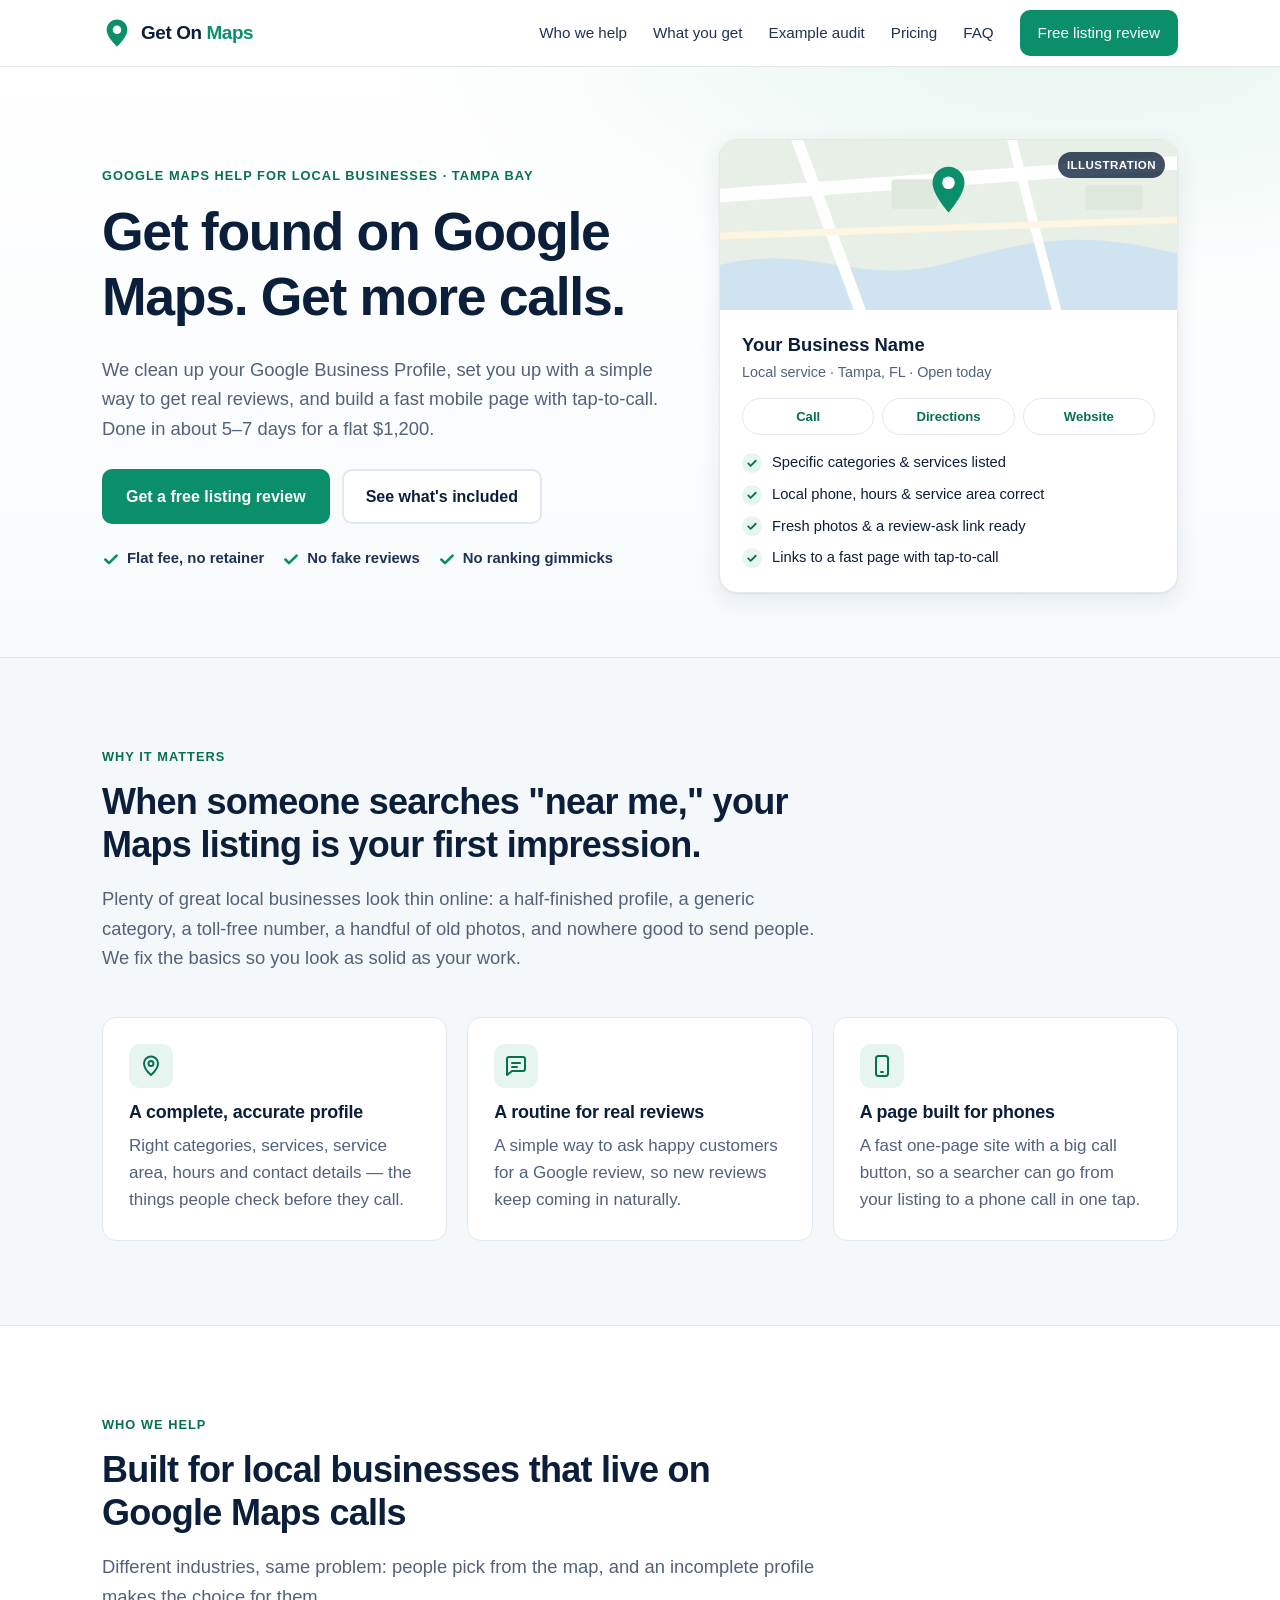
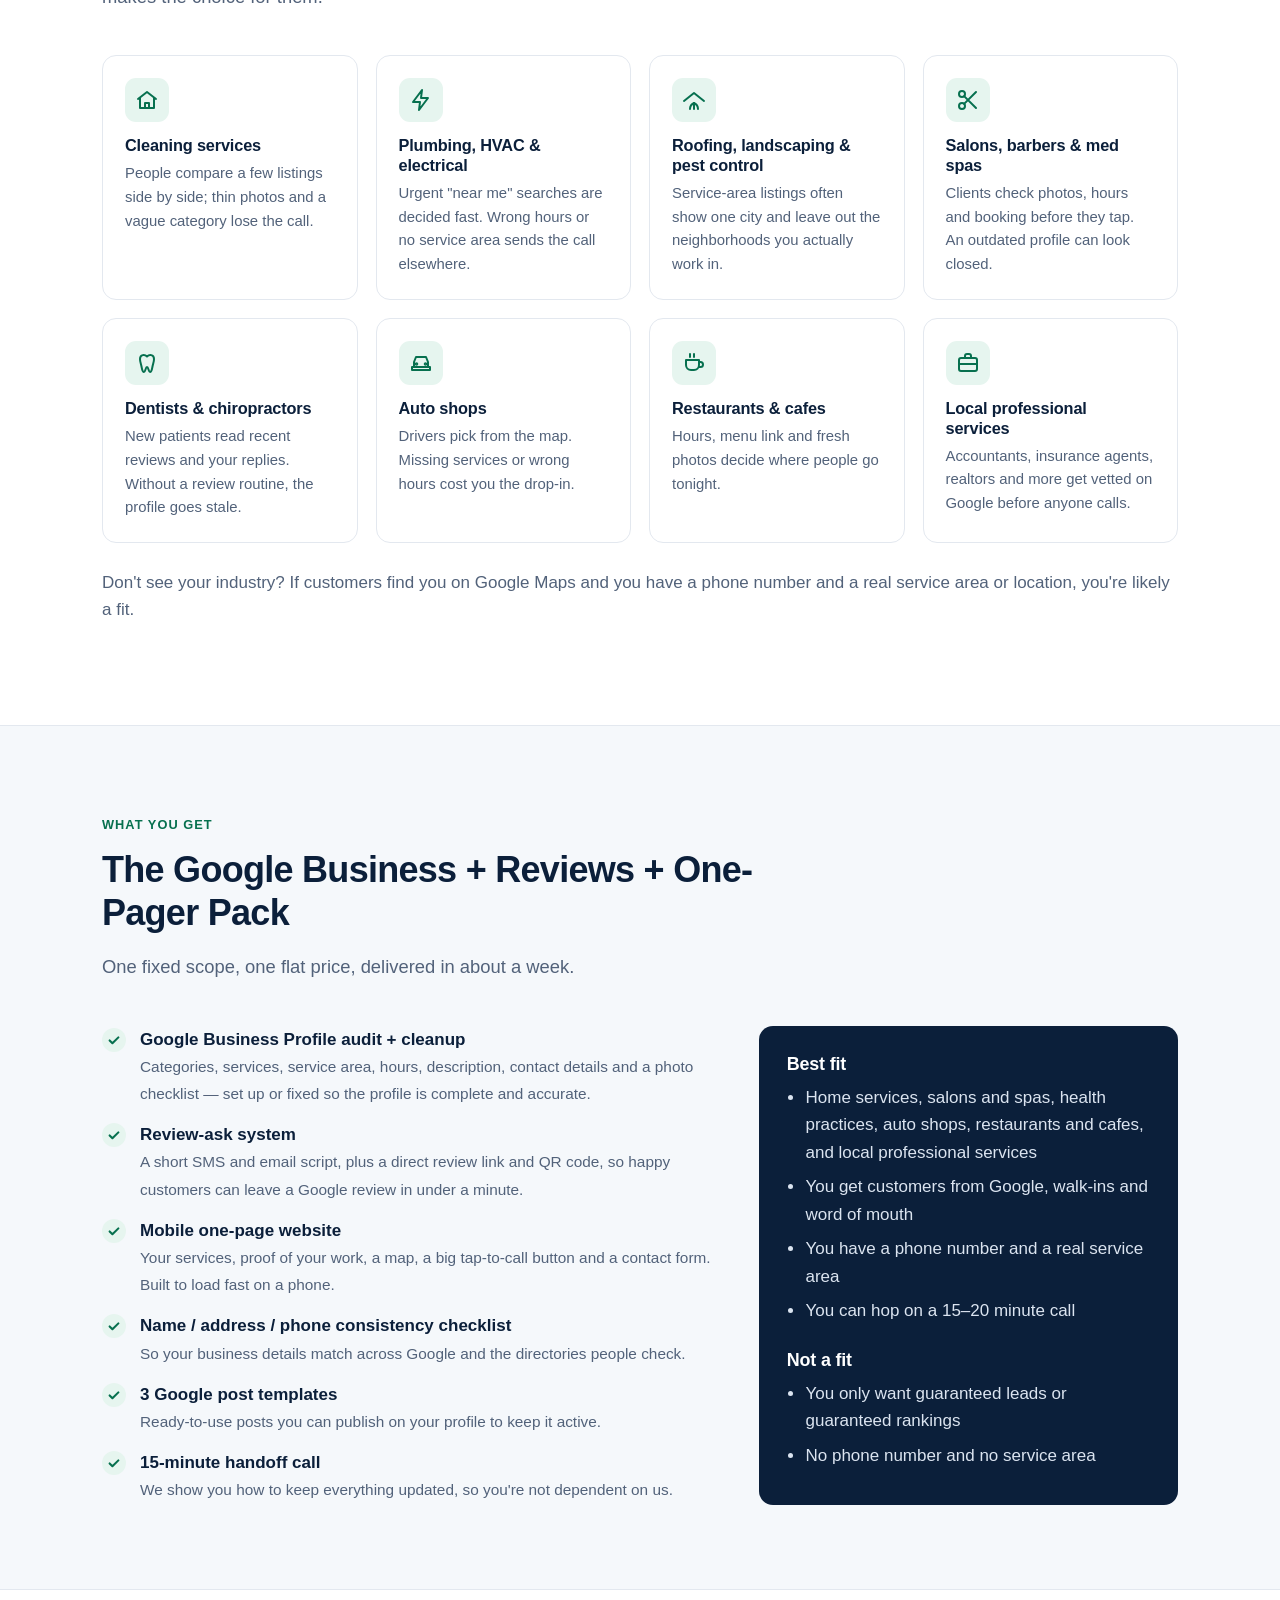
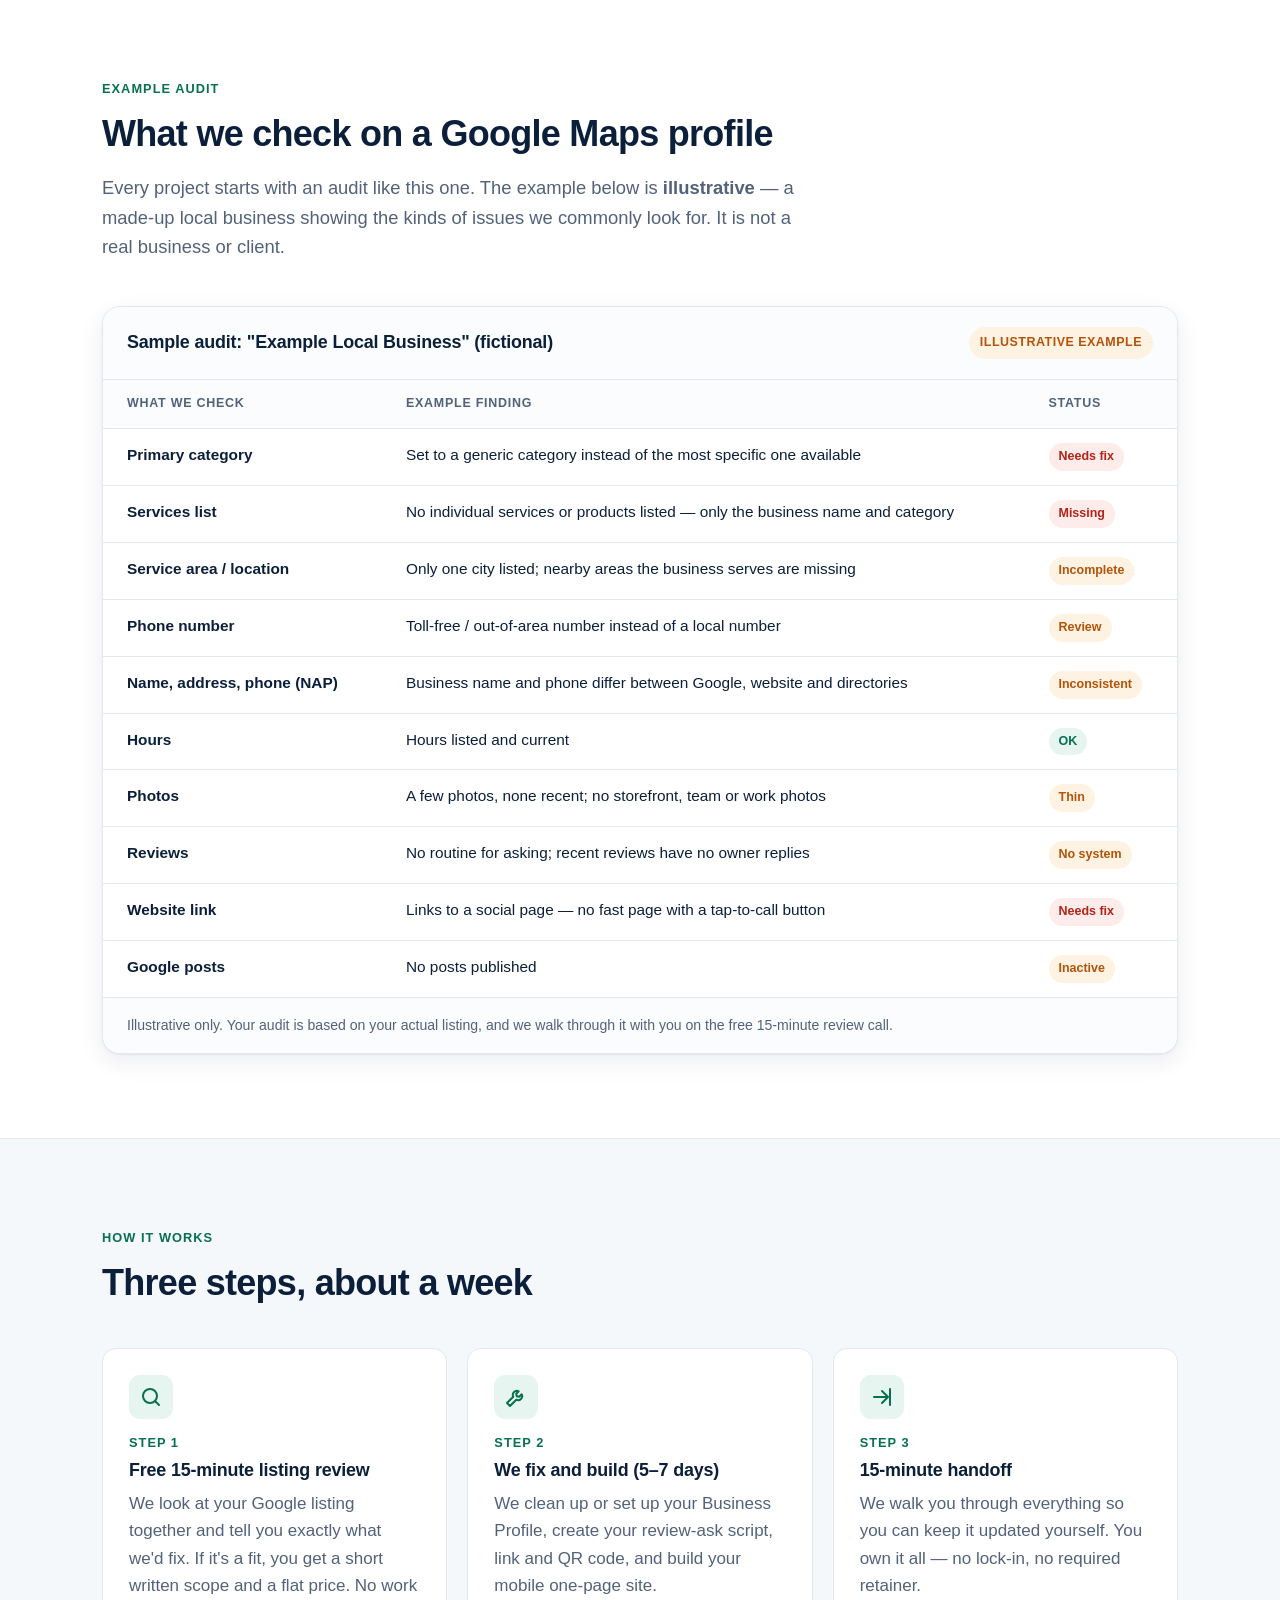
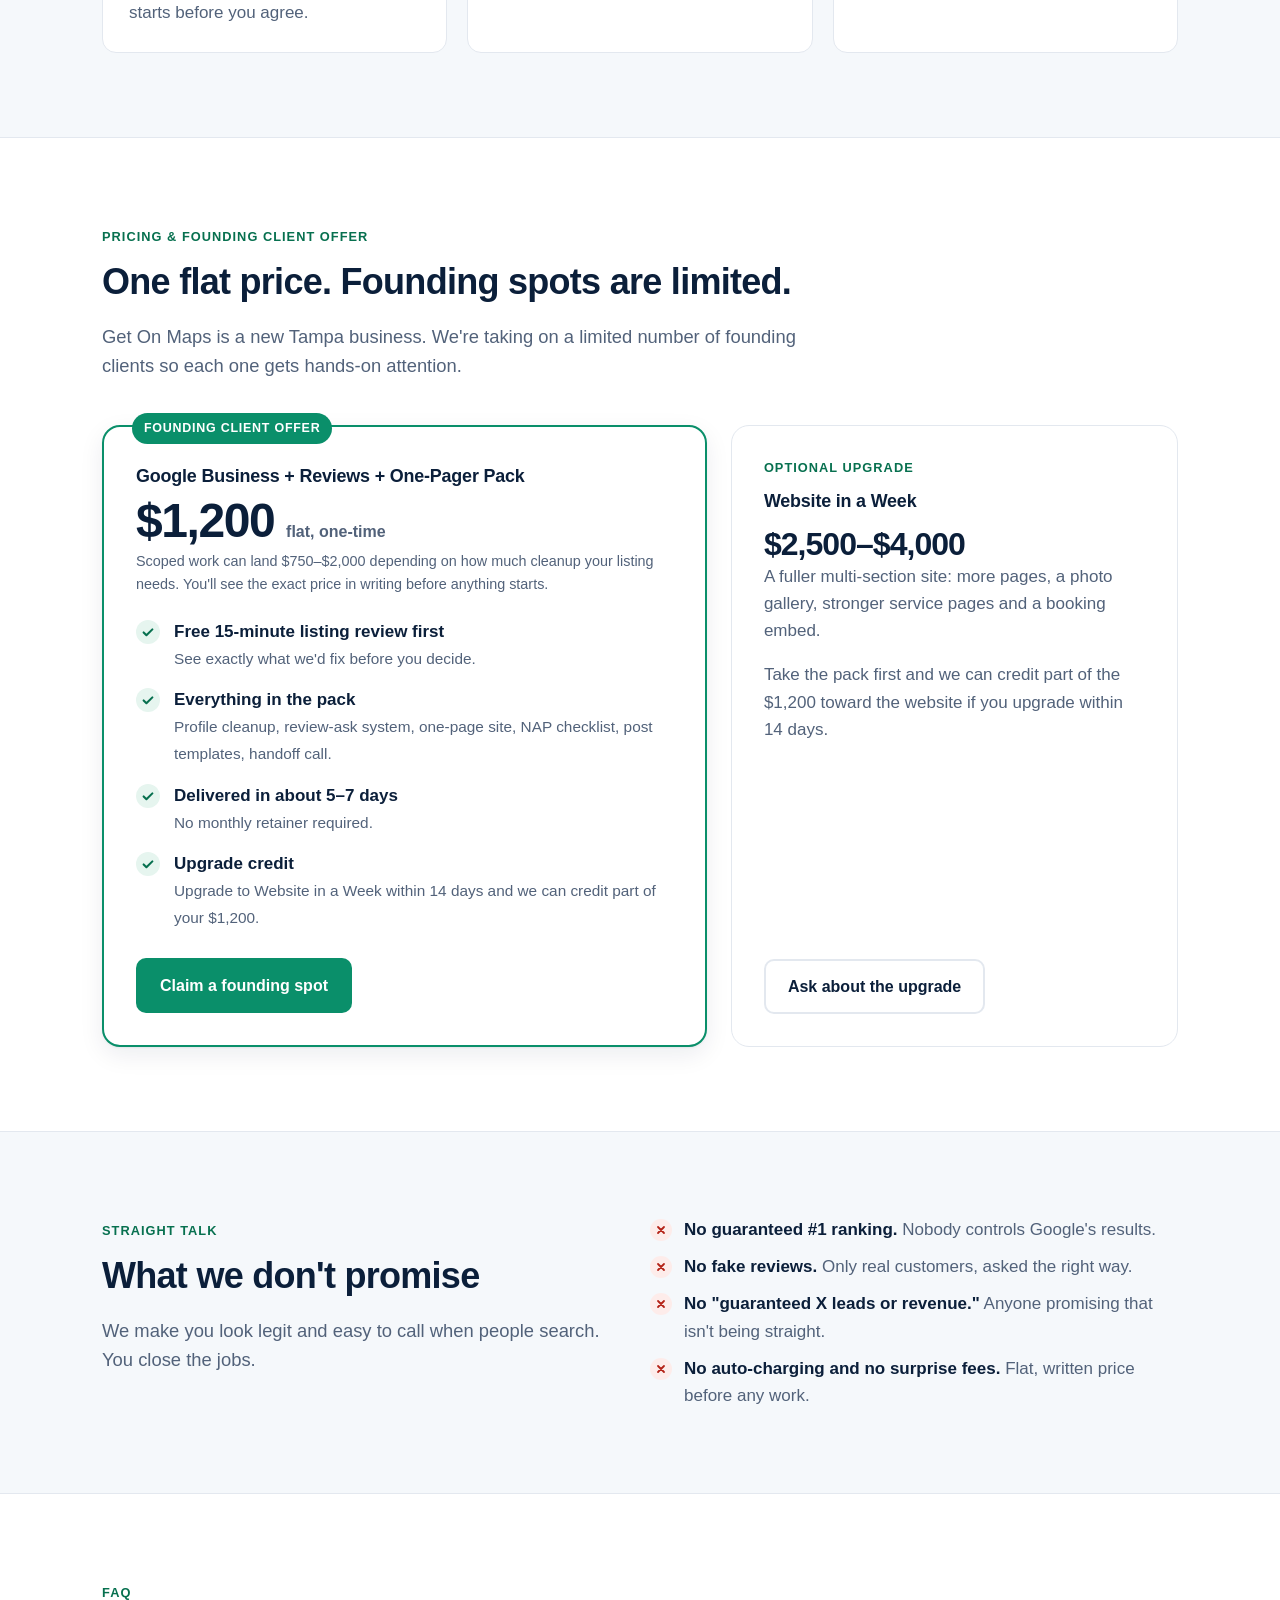
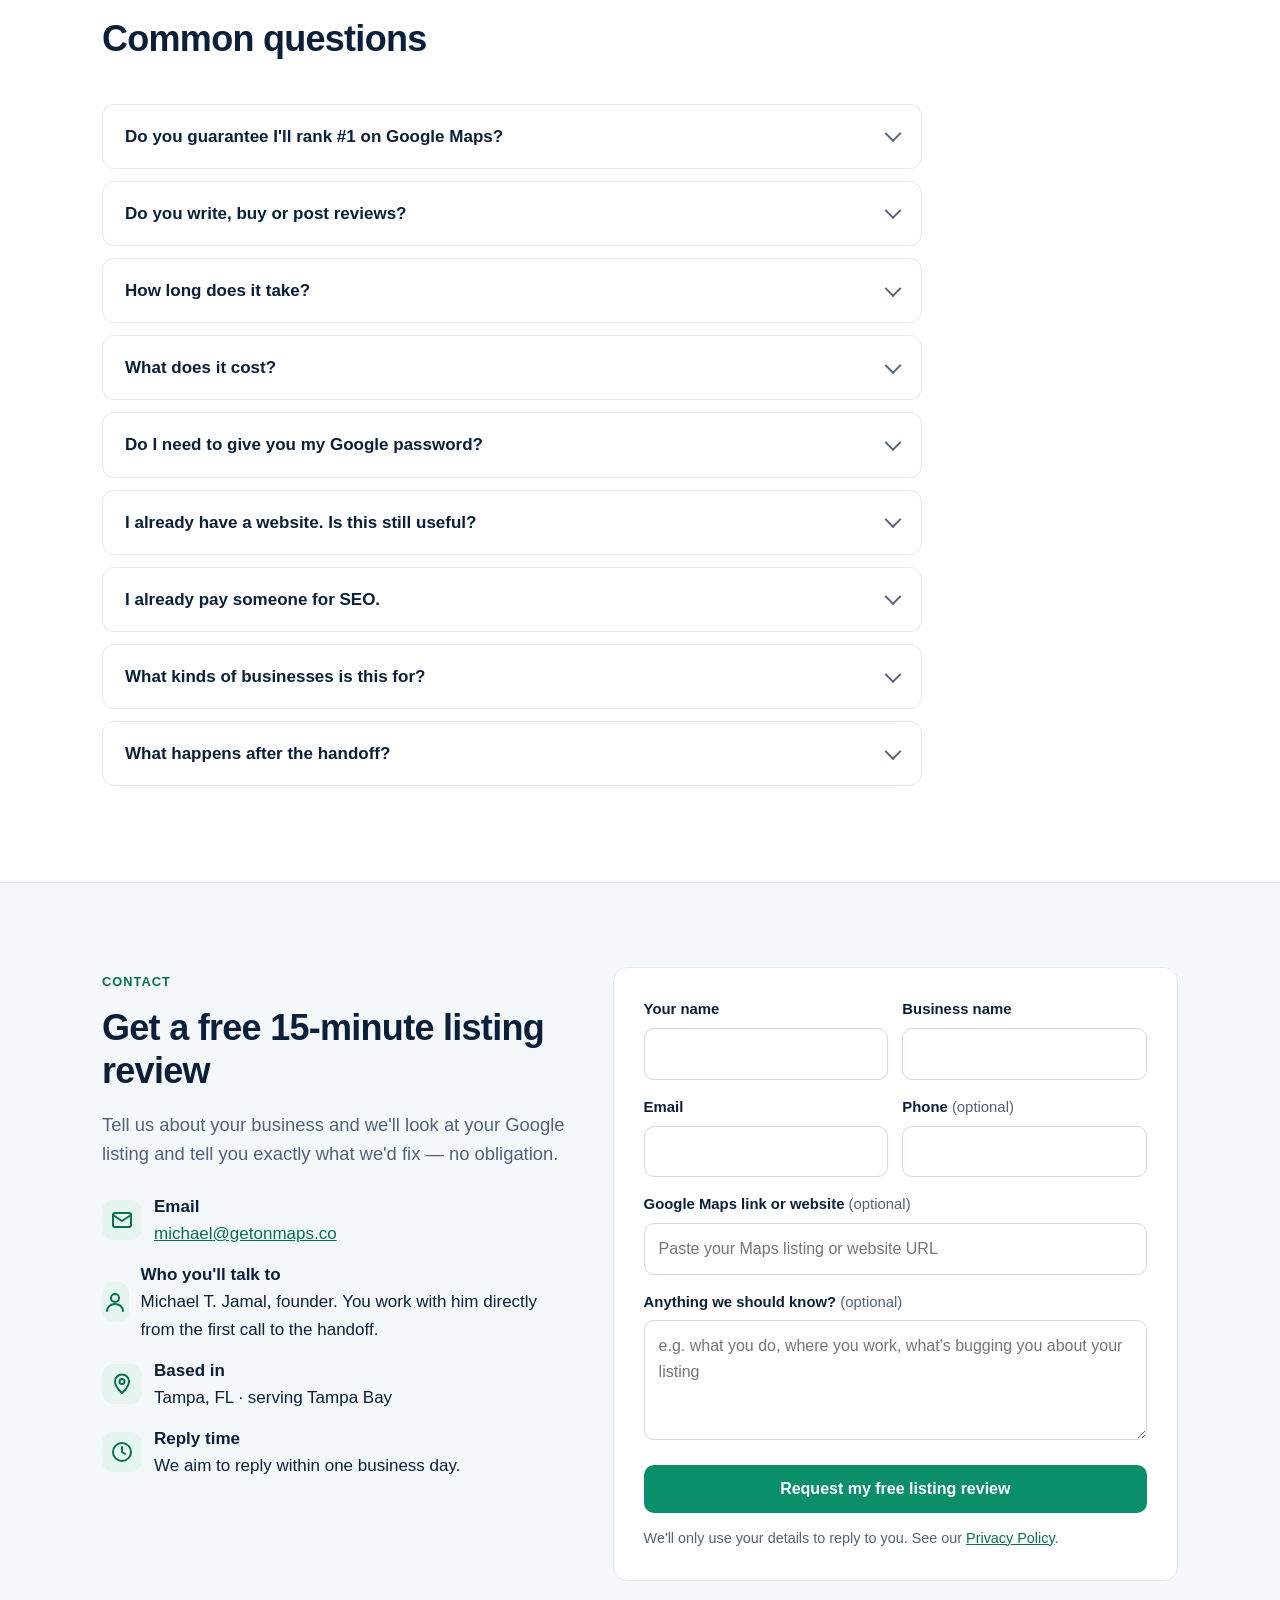
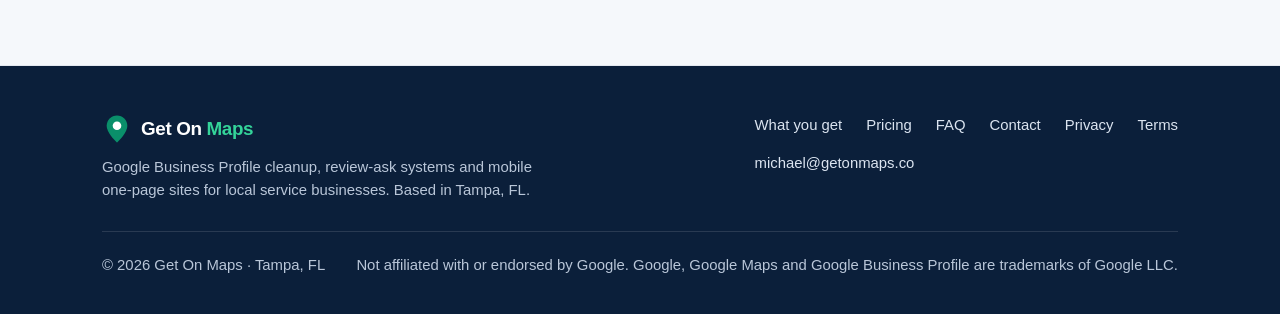
==== index.html @ edf35f80 "Add files via upload" ====
<!doctype html>
<html lang="en">
<head>
<meta charset="utf-8">
<meta name="viewport" content="width=device-width, initial-scale=1">
<title>Get On Maps — Google Maps & Business Profile Help for Local Businesses | Tampa, FL</title>
<meta name="description" content="Google Business Profile cleanup, a review-ask system and a mobile one-page site with tap-to-call for local businesses — home services, salons, dental, auto, restaurants and more. Flat $1,200, about 5–7 days.">
<meta name="robots" content="index, follow">
<link rel="canonical" href="https://getonmaps.co/">
<meta name="theme-color" content="#0b1f3a">
<link rel="icon" href="/favicon.ico" sizes="32x32">
<link rel="icon" href="/favicon.svg" type="image/svg+xml">
<link rel="apple-touch-icon" href="/apple-touch-icon.png">
<link rel="manifest" href="/site.webmanifest">
<meta property="og:type" content="website">
<meta property="og:site_name" content="Get On Maps">
<meta property="og:title" content="Get On Maps — Google Maps & Business Profile Help for Local Businesses | Tampa, FL">
<meta property="og:description" content="Google Business Profile cleanup, a review-ask system and a mobile one-page site with tap-to-call for local businesses — home services, salons, dental, auto, restaurants and more. Flat $1,200, about 5–7 days.">
<meta property="og:url" content="https://getonmaps.co/">
<meta property="og:image" content="https://getonmaps.co/og-image.png">
<meta property="og:image:width" content="1200">
<meta property="og:image:height" content="630">
<meta property="og:image:alt" content="Get On Maps — Google Business Profile cleanup, review-ask system and a mobile one-page site for local businesses.">
<meta name="twitter:card" content="summary_large_image">
<meta name="twitter:title" content="Get On Maps — Google Maps & Business Profile Help for Local Businesses | Tampa, FL">
<meta name="twitter:description" content="Google Business Profile cleanup, a review-ask system and a mobile one-page site with tap-to-call for local businesses — home services, salons, dental, auto, restaurants and more. Flat $1,200, about 5–7 days.">
<meta name="twitter:image" content="https://getonmaps.co/og-image.png">
<link rel="stylesheet" href="/styles.css">
<script type="application/ld+json">{"@context": "https://schema.org", "@graph": [{"@type": "ProfessionalService", "@id": "https://getonmaps.co/#business", "name": "Get On Maps", "url": "https://getonmaps.co/", "logo": "https://getonmaps.co/logo.svg", "image": "https://getonmaps.co/og-image.png", "email": "michael@getonmaps.co", "description": "Google Business Profile cleanup, review-ask system and a mobile one-page website for local businesses that get customers from Google Maps. Flat-fee pack delivered in about 5–7 days.", "audience": {"@type": "BusinessAudience", "audienceType": "Local businesses (home services, beauty and wellness, health practices, auto shops, restaurants and cafes, professional services)"}, "knowsAbout": ["Google Business Profile", "Google Maps", "Local SEO", "Online reviews"], "address": {"@type": "PostalAddress", "addressLocality": "Tampa", "addressRegion": "FL", "addressCountry": "US"}, "areaServed": [{"@type": "City", "name": "Tampa"}, {"@type": "City", "name": "St. Petersburg"}, {"@type": "City", "name": "Clearwater"}, {"@type": "City", "name": "Brandon"}, {"@type": "City", "name": "Riverview"}, {"@type": "City", "name": "Valrico"}, {"@type": "City", "name": "Wesley Chapel"}, {"@type": "City", "name": "Land O' Lakes"}], "priceRange": "$750–$2,000", "founder": {"@type": "Person", "name": "Michael T. Jamal"}, "makesOffer": [{"@type": "Offer", "name": "Google Business + Reviews + One-Pager Pack", "price": "1200", "priceCurrency": "USD", "description": "Google Business Profile audit and cleanup, review-ask system, mobile one-page site, NAP consistency checklist, 3 Google post templates, 15-minute handoff call."}, {"@type": "Offer", "name": "Website in a Week", "priceSpecification": {"@type": "PriceSpecification", "minPrice": "2500", "maxPrice": "4000", "priceCurrency": "USD"}}]}, {"@type": "WebSite", "@id": "https://getonmaps.co/#website", "url": "https://getonmaps.co/", "name": "Get On Maps", "publisher": {"@id": "https://getonmaps.co/#business"}}]}</script>
<script type="application/ld+json">{"@context": "https://schema.org", "@type": "FAQPage", "mainEntity": [{"@type": "Question", "name": "Do you guarantee I'll rank #1 on Google Maps?", "acceptedAnswer": {"@type": "Answer", "text": "No. Nobody controls Google's rankings, and anyone who guarantees a position, a number of reviews or a number of leads isn't being straight with you. What we do is make your profile complete, accurate and easy to act on — so when people find you, you look legit and they can call in one tap."}}, {"@type": "Question", "name": "Do you write, buy or post reviews?", "acceptedAnswer": {"@type": "Answer", "text": "Never. Fake or incentivized reviews break Google's rules and can get a profile suspended. We give you a simple, compliant way to ask real customers for a review — a short text/email script plus a direct link and QR code."}}, {"@type": "Question", "name": "How long does it take?", "acceptedAnswer": {"@type": "Answer", "text": "About 5–7 days from kickoff for the standard pack. If your profile needs verification or has ownership issues, Google's own processes can add time — we'll tell you up front if that's the case."}}, {"@type": "Question", "name": "What does it cost?", "acceptedAnswer": {"@type": "Answer", "text": "The standard pack is a flat $1,200. Depending on how much cleanup your listing needs, scoped work can land between $750 and $2,000 — you'll see the exact price in writing before anything starts. No monthly retainer is required."}}, {"@type": "Question", "name": "Do I need to give you my Google password?", "acceptedAnswer": {"@type": "Answer", "text": "No. You stay the owner of your Business Profile and everything we build. We'll agree on the simplest way to get the access we need on the free review call, and the 15-minute handoff shows you how to run it yourself afterward."}}, {"@type": "Question", "name": "I already have a website. Is this still useful?", "acceptedAnswer": {"@type": "Answer", "text": "Often, yes. We make your Google profile and reviews match your site. If your current site is slow or hard to use on a phone, the one-page site gives people a fast page with a big call button — you decide which one your profile links to."}}, {"@type": "Question", "name": "I already pay someone for SEO.", "acceptedAnswer": {"@type": "Answer", "text": "That's fine — we don't replace them. The pack covers the practical pieces a lot of SEO work skips: a clean profile, a review-ask routine and a simple page built to get calls."}}, {"@type": "Question", "name": "What kinds of businesses is this for?", "acceptedAnswer": {"@type": "Answer", "text": "Any local business that gets customers from Google Maps: home services like cleaning, plumbing, HVAC, roofing, landscaping, pest control and electrical; salons, barbers and med spas; dentists and chiropractors; auto shops; restaurants and cafes; and local professional services. If you have a phone number and a real service area or location, you're likely a fit."}}, {"@type": "Question", "name": "What happens after the handoff?", "acceptedAnswer": {"@type": "Answer", "text": "You own everything: the profile, the page and the review-ask templates. The 15-minute handoff call shows you how to keep it updated yourself. If you later want a fuller site, there's an optional Website in a Week upgrade."}}]}</script>
</head>
<body>
<a class="skip" href="#main">Skip to content</a>
<header class="site-header">
  <div class="wrap">
    <a class="brand" href="/" aria-label="Get On Maps home"><svg viewBox="0 0 32 32" aria-hidden="true"><path fill="#0a8f6a" d="M16 1.5C9.9 1.5 5 6.4 5 12.5 5 20.7 16 30.5 16 30.5S27 20.7 27 12.5C27 6.4 22.1 1.5 16 1.5z"/><circle cx="16" cy="12.5" r="4.6" fill="#fff"/></svg><span>Get On <b>Maps</b></span></a>
    <nav class="nav" aria-label="Main">
      <a href="#who">Who we help</a>
      <a href="#included">What you get</a>
      <a href="#audit">Example audit</a>
      <a href="#pricing">Pricing</a>
      <a href="#faq">FAQ</a>
      <a class="btn btn-primary btn-sm" href="#contact">Free listing review</a>
    </nav>
  </div>
</header>

<main id="main">
<section class="hero" aria-labelledby="hero-title">
  <div class="wrap">
    <div>
      <span class="eyebrow">Google Maps help for local businesses &middot; Tampa Bay</span>
      <h1 id="hero-title">Get found on Google Maps. Get more calls.</h1>
      <p class="lead">We clean up your Google Business Profile, set you up with a simple way to get real reviews, and build a fast mobile page with tap-to-call. Done in about 5–7 days for a flat $1,200.</p>
      <div class="cta-row">
        <a class="btn btn-primary" href="#contact">Get a free listing review</a>
        <a class="btn btn-ghost" href="#included">See what's included</a>
      </div>
      <ul class="pills">
        <li><svg viewBox="0 0 16 16" aria-hidden="true"><path fill="none" stroke="currentColor" stroke-width="2.4" stroke-linecap="round" stroke-linejoin="round" d="M3 8.5l3.2 3.2L13 5"/></svg>Flat fee, no retainer</li>
        <li><svg viewBox="0 0 16 16" aria-hidden="true"><path fill="none" stroke="currentColor" stroke-width="2.4" stroke-linecap="round" stroke-linejoin="round" d="M3 8.5l3.2 3.2L13 5"/></svg>No fake reviews</li>
        <li><svg viewBox="0 0 16 16" aria-hidden="true"><path fill="none" stroke="currentColor" stroke-width="2.4" stroke-linecap="round" stroke-linejoin="round" d="M3 8.5l3.2 3.2L13 5"/></svg>No ranking gimmicks</li>
      </ul>
    </div>
    <div class="hero-card">
      <div class="mock" role="img" aria-label="Illustration of a complete Google Business Profile for a generic local business">
        <div class="mock-map"><svg viewBox="0 0 400 170" preserveAspectRatio="xMidYMid slice" aria-hidden="true">
      <rect width="400" height="170" fill="#e8efe6"/>
      <path d="M0 120 C80 100 120 140 200 118 S320 90 400 110 V170 H0Z" fill="#cfe3f1"/>
      <path d="M-10 60 L410 30" stroke="#fff" stroke-width="12"/><path d="M60 -10 L130 180" stroke="#fff" stroke-width="10"/>
      <path d="M250 -10 L300 180" stroke="#fff" stroke-width="8"/><path d="M-10 95 L410 80" stroke="#fdf6e3" stroke-width="6"/>
      <rect x="150" y="45" width="40" height="26" rx="3" fill="#dfe8dc"/><rect x="320" y="50" width="50" height="22" rx="3" fill="#dfe8dc"/>
      <g transform="translate(186 34)"><path d="M14 0C6.3 0 0 6.3 0 14c0 10.5 14 26 14 26s14-15.5 14-26C28 6.3 21.7 0 14 0z" fill="#0a8f6a"/><circle cx="14" cy="14" r="5.5" fill="#fff"/></g>
    </svg><span class="illus-tag">Illustration</span></div>
        <div class="mock-body">
          <p class="mock-title">Your Business Name</p>
          <p class="mock-sub">Local service &middot; Tampa, FL &middot; Open today</p>
          <div class="mock-actions"><span>Call</span><span>Directions</span><span>Website</span></div>
          <ul class="mock-list">
            <li><span class="tick"><svg viewBox="0 0 16 16" aria-hidden="true"><path fill="none" stroke="currentColor" stroke-width="2.4" stroke-linecap="round" stroke-linejoin="round" d="M3 8.5l3.2 3.2L13 5"/></svg></span>Specific categories &amp; services listed</li>
            <li><span class="tick"><svg viewBox="0 0 16 16" aria-hidden="true"><path fill="none" stroke="currentColor" stroke-width="2.4" stroke-linecap="round" stroke-linejoin="round" d="M3 8.5l3.2 3.2L13 5"/></svg></span>Local phone, hours &amp; service area correct</li>
            <li><span class="tick"><svg viewBox="0 0 16 16" aria-hidden="true"><path fill="none" stroke="currentColor" stroke-width="2.4" stroke-linecap="round" stroke-linejoin="round" d="M3 8.5l3.2 3.2L13 5"/></svg></span>Fresh photos &amp; a review-ask link ready</li>
            <li><span class="tick"><svg viewBox="0 0 16 16" aria-hidden="true"><path fill="none" stroke="currentColor" stroke-width="2.4" stroke-linecap="round" stroke-linejoin="round" d="M3 8.5l3.2 3.2L13 5"/></svg></span>Links to a fast page with tap-to-call</li>
          </ul>
        </div>
      </div>
    </div>
  </div>
</section>

<section class="alt" aria-labelledby="why-title">
  <div class="wrap">
    <div class="section-head">
      <span class="eyebrow">Why it matters</span>
      <h2 id="why-title">When someone searches "near me," your Maps listing is your first impression.</h2>
      <p class="lead">Plenty of great local businesses look thin online: a half-finished profile, a generic category, a toll-free number, a handful of old photos, and nowhere good to send people. We fix the basics so you look as solid as your work.</p>
    </div>
    <div class="grid g3">
      <div class="card"><div class="icon"><svg viewBox="0 0 24 24" fill="none" stroke="currentColor" stroke-width="2" stroke-linecap="round" stroke-linejoin="round" aria-hidden="true"><path d="M12 21s-7-6.2-7-11.5a7 7 0 0 1 14 0C19 14.8 12 21 12 21z"/><circle cx="12" cy="9.5" r="2.5"/></svg></div><h3>A complete, accurate profile</h3><p class="muted">Right categories, services, service area, hours and contact details — the things people check before they call.</p></div>
      <div class="card"><div class="icon"><svg viewBox="0 0 24 24" fill="none" stroke="currentColor" stroke-width="2" stroke-linecap="round" stroke-linejoin="round" aria-hidden="true"><path d="M21 15a2 2 0 0 1-2 2H8l-5 4V5a2 2 0 0 1 2-2h14a2 2 0 0 1 2 2z"/><path d="M8 9h8M8 13h5"/></svg></div><h3>A routine for real reviews</h3><p class="muted">A simple way to ask happy customers for a Google review, so new reviews keep coming in naturally.</p></div>
      <div class="card"><div class="icon"><svg viewBox="0 0 24 24" fill="none" stroke="currentColor" stroke-width="2" stroke-linecap="round" stroke-linejoin="round" aria-hidden="true"><rect x="6" y="2" width="12" height="20" rx="2.5"/><path d="M11 18h2"/></svg></div><h3>A page built for phones</h3><p class="muted">A fast one-page site with a big call button, so a searcher can go from your listing to a phone call in one tap.</p></div>
    </div>
  </div>
</section>

<section id="who" aria-labelledby="who-title">
  <div class="wrap">
    <div class="section-head">
      <span class="eyebrow">Who we help</span>
      <h2 id="who-title">Built for local businesses that live on Google Maps calls</h2>
      <p class="lead">Different industries, same problem: people pick from the map, and an incomplete profile makes the choice for them.</p>
    </div>
    <div class="industries">
      <div class="card ind"><div class="icon"><svg viewBox="0 0 24 24" fill="none" stroke="currentColor" stroke-width="2" stroke-linecap="round" stroke-linejoin="round" aria-hidden="true"><path d="M3 11l9-7 9 7"/><path d="M5 10v10h14V10"/><path d="M10 20v-5h4v5"/></svg></div><h3>Cleaning services</h3><p class="muted">People compare a few listings side by side; thin photos and a vague category lose the call.</p></div>
<div class="card ind"><div class="icon"><svg viewBox="0 0 24 24" fill="none" stroke="currentColor" stroke-width="2" stroke-linecap="round" stroke-linejoin="round" aria-hidden="true"><path d="M13 2L4 14h7l-1 8 9-12h-7z"/></svg></div><h3>Plumbing, HVAC &amp; electrical</h3><p class="muted">Urgent "near me" searches are decided fast. Wrong hours or no service area sends the call elsewhere.</p></div>
<div class="card ind"><div class="icon"><svg viewBox="0 0 24 24" fill="none" stroke="currentColor" stroke-width="2" stroke-linecap="round" stroke-linejoin="round" aria-hidden="true"><path d="M2 13L12 5l10 8"/><path d="M12 21v-6"/><path d="M8 21c0-3 1.8-5 4-6 2.2 1 4 3 4 6"/></svg></div><h3>Roofing, landscaping &amp; pest control</h3><p class="muted">Service-area listings often show one city and leave out the neighborhoods you actually work in.</p></div>
<div class="card ind"><div class="icon"><svg viewBox="0 0 24 24" fill="none" stroke="currentColor" stroke-width="2" stroke-linecap="round" stroke-linejoin="round" aria-hidden="true"><circle cx="6" cy="6" r="3"/><circle cx="6" cy="18" r="3"/><path d="M8.1 8.1L20 20M8.1 15.9L20 4"/></svg></div><h3>Salons, barbers &amp; med spas</h3><p class="muted">Clients check photos, hours and booking before they tap. An outdated profile can look closed.</p></div>
<div class="card ind"><div class="icon"><svg viewBox="0 0 24 24" fill="none" stroke="currentColor" stroke-width="2" stroke-linecap="round" stroke-linejoin="round" aria-hidden="true"><path d="M12 5.5C10 3.5 5 3 5 8c0 3 1 4.5 1.5 7.5S7.5 21 9 21s1.5-5 3-5 1.5 5 3 5 2-2.5 2.5-5.5S19 11 19 8c0-5-5-4.5-7-2.5z"/></svg></div><h3>Dentists &amp; chiropractors</h3><p class="muted">New patients read recent reviews and your replies. Without a review routine, the profile goes stale.</p></div>
<div class="card ind"><div class="icon"><svg viewBox="0 0 24 24" fill="none" stroke="currentColor" stroke-width="2" stroke-linecap="round" stroke-linejoin="round" aria-hidden="true"><path d="M5 16V11l2-5h10l2 5v5"/><path d="M3 16h18v3H3z"/><circle cx="7.5" cy="13" r=".8"/><circle cx="16.5" cy="13" r=".8"/></svg></div><h3>Auto shops</h3><p class="muted">Drivers pick from the map. Missing services or wrong hours cost you the drop-in.</p></div>
<div class="card ind"><div class="icon"><svg viewBox="0 0 24 24" fill="none" stroke="currentColor" stroke-width="2" stroke-linecap="round" stroke-linejoin="round" aria-hidden="true"><path d="M4 9h13v5a5 5 0 0 1-5 5H9a5 5 0 0 1-5-5z"/><path d="M17 11h1.5a2.5 2.5 0 0 1 0 5H17"/><path d="M8 3v3M12 3v3"/></svg></div><h3>Restaurants &amp; cafes</h3><p class="muted">Hours, menu link and fresh photos decide where people go tonight.</p></div>
<div class="card ind"><div class="icon"><svg viewBox="0 0 24 24" fill="none" stroke="currentColor" stroke-width="2" stroke-linecap="round" stroke-linejoin="round" aria-hidden="true"><rect x="3" y="7" width="18" height="13" rx="2"/><path d="M9 7V5a2 2 0 0 1 2-2h2a2 2 0 0 1 2 2v2"/><path d="M3 13h18"/></svg></div><h3>Local professional services</h3><p class="muted">Accountants, insurance agents, realtors and more get vetted on Google before anyone calls.</p></div>
    </div>
    <p class="muted" style="margin-top:26px">Don't see your industry? If customers find you on Google Maps and you have a phone number and a real service area or location, you're likely a fit.</p>
  </div>
</section>

<section class="alt" id="included" aria-labelledby="inc-title">
  <div class="wrap">
    <div class="section-head">
      <span class="eyebrow">What you get</span>
      <h2 id="inc-title">The Google Business + Reviews + One-Pager Pack</h2>
      <p class="lead">One fixed scope, one flat price, delivered in about a week.</p>
    </div>
    <div class="included">
      <ul class="checklist">
        <li><span class="tick"><svg viewBox="0 0 16 16" aria-hidden="true"><path fill="none" stroke="currentColor" stroke-width="2.4" stroke-linecap="round" stroke-linejoin="round" d="M3 8.5l3.2 3.2L13 5"/></svg></span><div><strong>Google Business Profile audit + cleanup</strong><span class="d">Categories, services, service area, hours, description, contact details and a photo checklist — set up or fixed so the profile is complete and accurate.</span></div></li>
<li><span class="tick"><svg viewBox="0 0 16 16" aria-hidden="true"><path fill="none" stroke="currentColor" stroke-width="2.4" stroke-linecap="round" stroke-linejoin="round" d="M3 8.5l3.2 3.2L13 5"/></svg></span><div><strong>Review-ask system</strong><span class="d">A short SMS and email script, plus a direct review link and QR code, so happy customers can leave a Google review in under a minute.</span></div></li>
<li><span class="tick"><svg viewBox="0 0 16 16" aria-hidden="true"><path fill="none" stroke="currentColor" stroke-width="2.4" stroke-linecap="round" stroke-linejoin="round" d="M3 8.5l3.2 3.2L13 5"/></svg></span><div><strong>Mobile one-page website</strong><span class="d">Your services, proof of your work, a map, a big tap-to-call button and a contact form. Built to load fast on a phone.</span></div></li>
<li><span class="tick"><svg viewBox="0 0 16 16" aria-hidden="true"><path fill="none" stroke="currentColor" stroke-width="2.4" stroke-linecap="round" stroke-linejoin="round" d="M3 8.5l3.2 3.2L13 5"/></svg></span><div><strong>Name / address / phone consistency checklist</strong><span class="d">So your business details match across Google and the directories people check.</span></div></li>
<li><span class="tick"><svg viewBox="0 0 16 16" aria-hidden="true"><path fill="none" stroke="currentColor" stroke-width="2.4" stroke-linecap="round" stroke-linejoin="round" d="M3 8.5l3.2 3.2L13 5"/></svg></span><div><strong>3 Google post templates</strong><span class="d">Ready-to-use posts you can publish on your profile to keep it active.</span></div></li>
<li><span class="tick"><svg viewBox="0 0 16 16" aria-hidden="true"><path fill="none" stroke="currentColor" stroke-width="2.4" stroke-linecap="round" stroke-linejoin="round" d="M3 8.5l3.2 3.2L13 5"/></svg></span><div><strong>15-minute handoff call</strong><span class="d">We show you how to keep everything updated, so you're not dependent on us.</span></div></li>
      </ul>
      <aside class="aside-box" aria-labelledby="fit-title">
        <h3 id="fit-title">Best fit</h3>
        <ul>
          <li>Home services, salons and spas, health practices, auto shops, restaurants and cafes, and local professional services</li>
          <li>You get customers from Google, walk-ins and word of mouth</li>
          <li>You have a phone number and a real service area</li>
          <li>You can hop on a 15–20 minute call</li>
        </ul>
        <h3 style="margin-top:1.4em">Not a fit</h3>
        <ul>
          <li>You only want guaranteed leads or guaranteed rankings</li>
          <li>No phone number and no service area</li>
        </ul>
      </aside>
    </div>
  </div>
</section>

<section id="audit" aria-labelledby="audit-title">
  <div class="wrap">
    <div class="section-head">
      <span class="eyebrow">Example audit</span>
      <h2 id="audit-title">What we check on a Google Maps profile</h2>
      <p class="lead">Every project starts with an audit like this one. The example below is <strong>illustrative</strong> — a made-up local business showing the kinds of issues we commonly look for. It is not a real business or client.</p>
    </div>
    <div class="audit">
      <div class="audit-top">
        <h3>Sample audit: "Example Local Business" (fictional)</h3>
        <span class="badge-illus">Illustrative example</span>
      </div>
      <table>
        <thead><tr><th scope="col">What we check</th><th scope="col">Example finding</th><th scope="col">Status</th></tr></thead>
        <tbody>
        <tr><td>Primary category</td><td>Set to a generic category instead of the most specific one available</td><td><span class="st st-bad">Needs fix</span></td></tr>
<tr><td>Services list</td><td>No individual services or products listed — only the business name and category</td><td><span class="st st-bad">Missing</span></td></tr>
<tr><td>Service area / location</td><td>Only one city listed; nearby areas the business serves are missing</td><td><span class="st st-warn">Incomplete</span></td></tr>
<tr><td>Phone number</td><td>Toll-free / out-of-area number instead of a local number</td><td><span class="st st-warn">Review</span></td></tr>
<tr><td>Name, address, phone (NAP)</td><td>Business name and phone differ between Google, website and directories</td><td><span class="st st-warn">Inconsistent</span></td></tr>
<tr><td>Hours</td><td>Hours listed and current</td><td><span class="st st-ok">OK</span></td></tr>
<tr><td>Photos</td><td>A few photos, none recent; no storefront, team or work photos</td><td><span class="st st-warn">Thin</span></td></tr>
<tr><td>Reviews</td><td>No routine for asking; recent reviews have no owner replies</td><td><span class="st st-warn">No system</span></td></tr>
<tr><td>Website link</td><td>Links to a social page — no fast page with a tap-to-call button</td><td><span class="st st-bad">Needs fix</span></td></tr>
<tr><td>Google posts</td><td>No posts published</td><td><span class="st st-warn">Inactive</span></td></tr>
        </tbody>
      </table>
      <div class="audit-foot">Illustrative only. Your audit is based on your actual listing, and we walk through it with you on the free 15-minute review call.</div>
    </div>
  </div>
</section>

<section class="alt" id="process" aria-labelledby="proc-title">
  <div class="wrap">
    <div class="section-head">
      <span class="eyebrow">How it works</span>
      <h2 id="proc-title">Three steps, about a week</h2>
    </div>
    <div class="grid g3">
      <div class="card"><div class="icon"><svg viewBox="0 0 24 24" fill="none" stroke="currentColor" stroke-width="2" stroke-linecap="round" stroke-linejoin="round" aria-hidden="true"><circle cx="11" cy="11" r="7"/><path d="M20 20l-3.5-3.5"/></svg></div><span class="num">Step 1</span><h3>Free 15-minute listing review</h3><p class="muted">We look at your Google listing together and tell you exactly what we'd fix. If it's a fit, you get a short written scope and a flat price. No work starts before you agree.</p></div>
      <div class="card"><div class="icon"><svg viewBox="0 0 24 24" fill="none" stroke="currentColor" stroke-width="2" stroke-linecap="round" stroke-linejoin="round" aria-hidden="true"><path d="M14.7 6.3a4 4 0 0 0-5.4 5.4L3 18l3 3 6.3-6.3a4 4 0 0 0 5.4-5.4l-2.5 2.5-2.4-.6-.6-2.4z"/></svg></div><span class="num">Step 2</span><h3>We fix and build (5–7 days)</h3><p class="muted">We clean up or set up your Business Profile, create your review-ask script, link and QR code, and build your mobile one-page site.</p></div>
      <div class="card"><div class="icon"><svg viewBox="0 0 24 24" fill="none" stroke="currentColor" stroke-width="2" stroke-linecap="round" stroke-linejoin="round" aria-hidden="true"><path d="M4 12h12M12 6l6 6-6 6"/><path d="M20 4v16"/></svg></div><span class="num">Step 3</span><h3>15-minute handoff</h3><p class="muted">We walk you through everything so you can keep it updated yourself. You own it all — no lock-in, no required retainer.</p></div>
    </div>
  </div>
</section>

<section id="pricing" aria-labelledby="price-title">
  <div class="wrap">
    <div class="section-head">
      <span class="eyebrow">Pricing &amp; founding client offer</span>
      <h2 id="price-title">One flat price. Founding spots are limited.</h2>
      <p class="lead">Get On Maps is a new Tampa business. We're taking on a limited number of founding clients so each one gets hands-on attention.</p>
    </div>
    <div class="pricing">
      <div class="price-card">
        <span class="ribbon">Founding client offer</span>
        <h3 style="margin-top:.4em">Google Business + Reviews + One-Pager Pack</h3>
        <p class="price">$1,200 <small>flat, one-time</small></p>
        <p class="muted small">Scoped work can land $750–$2,000 depending on how much cleanup your listing needs. You'll see the exact price in writing before anything starts.</p>
        <ul class="checklist">
          <li><span class="tick"><svg viewBox="0 0 16 16" aria-hidden="true"><path fill="none" stroke="currentColor" stroke-width="2.4" stroke-linecap="round" stroke-linejoin="round" d="M3 8.5l3.2 3.2L13 5"/></svg></span><div><strong>Free 15-minute listing review first</strong><span class="d">See exactly what we'd fix before you decide.</span></div></li>
          <li><span class="tick"><svg viewBox="0 0 16 16" aria-hidden="true"><path fill="none" stroke="currentColor" stroke-width="2.4" stroke-linecap="round" stroke-linejoin="round" d="M3 8.5l3.2 3.2L13 5"/></svg></span><div><strong>Everything in the pack</strong><span class="d">Profile cleanup, review-ask system, one-page site, NAP checklist, post templates, handoff call.</span></div></li>
          <li><span class="tick"><svg viewBox="0 0 16 16" aria-hidden="true"><path fill="none" stroke="currentColor" stroke-width="2.4" stroke-linecap="round" stroke-linejoin="round" d="M3 8.5l3.2 3.2L13 5"/></svg></span><div><strong>Delivered in about 5–7 days</strong><span class="d">No monthly retainer required.</span></div></li>
          <li><span class="tick"><svg viewBox="0 0 16 16" aria-hidden="true"><path fill="none" stroke="currentColor" stroke-width="2.4" stroke-linecap="round" stroke-linejoin="round" d="M3 8.5l3.2 3.2L13 5"/></svg></span><div><strong>Upgrade credit</strong><span class="d">Upgrade to Website in a Week within 14 days and we can credit part of your $1,200.</span></div></li>
        </ul>
        <a class="btn btn-primary" href="#contact">Claim a founding spot</a>
      </div>
      <div class="upsell">
        <span class="eyebrow">Optional upgrade</span>
        <h3>Website in a Week</h3>
        <p class="price">$2,500–$4,000</p>
        <p class="muted">A fuller multi-section site: more pages, a photo gallery, stronger service pages and a booking embed.</p>
        <p class="muted">Take the pack first and we can credit part of the $1,200 toward the website if you upgrade within 14 days.</p>
        <div style="margin-top:auto"><a class="btn btn-ghost" href="#contact">Ask about the upgrade</a></div>
      </div>
    </div>
  </div>
</section>

<section class="alt" id="honest" aria-labelledby="honest-title">
  <div class="wrap">
    <div class="grid g2" style="align-items:start">
      <div>
        <span class="eyebrow">Straight talk</span>
        <h2 id="honest-title">What we don't promise</h2>
        <p class="lead">We make you look legit and easy to call when people search. You close the jobs.</p>
      </div>
      <ul class="xlist">
        <li><span class="x"><svg viewBox="0 0 16 16" aria-hidden="true"><path fill="none" stroke="currentColor" stroke-width="2.4" stroke-linecap="round" d="M4 4l8 8M12 4l-8 8"/></svg></span><div><strong>No guaranteed #1 ranking.</strong> <span class="muted">Nobody controls Google's results.</span></div></li>
        <li><span class="x"><svg viewBox="0 0 16 16" aria-hidden="true"><path fill="none" stroke="currentColor" stroke-width="2.4" stroke-linecap="round" d="M4 4l8 8M12 4l-8 8"/></svg></span><div><strong>No fake reviews.</strong> <span class="muted">Only real customers, asked the right way.</span></div></li>
        <li><span class="x"><svg viewBox="0 0 16 16" aria-hidden="true"><path fill="none" stroke="currentColor" stroke-width="2.4" stroke-linecap="round" d="M4 4l8 8M12 4l-8 8"/></svg></span><div><strong>No "guaranteed X leads or revenue."</strong> <span class="muted">Anyone promising that isn't being straight.</span></div></li>
        <li><span class="x"><svg viewBox="0 0 16 16" aria-hidden="true"><path fill="none" stroke="currentColor" stroke-width="2.4" stroke-linecap="round" d="M4 4l8 8M12 4l-8 8"/></svg></span><div><strong>No auto-charging and no surprise fees.</strong> <span class="muted">Flat, written price before any work.</span></div></li>
      </ul>
    </div>
  </div>
</section>

<section id="faq" aria-labelledby="faq-title">
  <div class="wrap">
    <div class="section-head">
      <span class="eyebrow">FAQ</span>
      <h2 id="faq-title">Common questions</h2>
    </div>
    <div class="faq">
      <details><summary>Do you guarantee I'll rank #1 on Google Maps?</summary><div><p>No. Nobody controls Google's rankings, and anyone who guarantees a position, a number of reviews or a number of leads isn't being straight with you. What we do is make your profile complete, accurate and easy to act on — so when people find you, you look legit and they can call in one tap.</p></div></details>
<details><summary>Do you write, buy or post reviews?</summary><div><p>Never. Fake or incentivized reviews break Google's rules and can get a profile suspended. We give you a simple, compliant way to <em>ask</em> real customers for a review — a short text/email script plus a direct link and QR code.</p></div></details>
<details><summary>How long does it take?</summary><div><p>About 5–7 days from kickoff for the standard pack. If your profile needs verification or has ownership issues, Google's own processes can add time — we'll tell you up front if that's the case.</p></div></details>
<details><summary>What does it cost?</summary><div><p>The standard pack is a flat $1,200. Depending on how much cleanup your listing needs, scoped work can land between $750 and $2,000 — you'll see the exact price in writing before anything starts. No monthly retainer is required.</p></div></details>
<details><summary>Do I need to give you my Google password?</summary><div><p>No. You stay the owner of your Business Profile and everything we build. We'll agree on the simplest way to get the access we need on the free review call, and the 15-minute handoff shows you how to run it yourself afterward.</p></div></details>
<details><summary>I already have a website. Is this still useful?</summary><div><p>Often, yes. We make your Google profile and reviews match your site. If your current site is slow or hard to use on a phone, the one-page site gives people a fast page with a big call button — you decide which one your profile links to.</p></div></details>
<details><summary>I already pay someone for SEO.</summary><div><p>That's fine — we don't replace them. The pack covers the practical pieces a lot of SEO work skips: a clean profile, a review-ask routine and a simple page built to get calls.</p></div></details>
<details><summary>What kinds of businesses is this for?</summary><div><p>Any local business that gets customers from Google Maps: home services like cleaning, plumbing, HVAC, roofing, landscaping, pest control and electrical; salons, barbers and med spas; dentists and chiropractors; auto shops; restaurants and cafes; and local professional services. If you have a phone number and a real service area or location, you're likely a fit.</p></div></details>
<details><summary>What happens after the handoff?</summary><div><p>You own everything: the profile, the page and the review-ask templates. The 15-minute handoff call shows you how to keep it updated yourself. If you later want a fuller site, there's an optional Website in a Week upgrade.</p></div></details>
    </div>
  </div>
</section>

<section class="alt" id="contact" aria-labelledby="contact-title">
  <div class="wrap contact">
    <div>
      <span class="eyebrow">Contact</span>
      <h2 id="contact-title">Get a free 15-minute listing review</h2>
      <p class="lead">Tell us about your business and we'll look at your Google listing and tell you exactly what we'd fix — no obligation.</p>
      <ul class="contact-points">
        <li><span class="icon"><svg viewBox="0 0 24 24" fill="none" stroke="currentColor" stroke-width="2" stroke-linecap="round" stroke-linejoin="round" aria-hidden="true"><rect x="3" y="5" width="18" height="14" rx="2"/><path d="M3 7l9 6 9-6"/></svg></span><div><strong>Email</strong><br><a href="mailto:michael@getonmaps.co?subject=Free%20listing%20review">michael@getonmaps.co</a></div></li>
        <li><span class="icon"><svg viewBox="0 0 24 24" fill="none" stroke="currentColor" stroke-width="2" stroke-linecap="round" stroke-linejoin="round" aria-hidden="true"><circle cx="12" cy="8" r="4"/><path d="M4 21c0-4 3.6-7 8-7s8 3 8 7"/></svg></span><div><strong>Who you'll talk to</strong><br>Michael T. Jamal, founder. You work with him directly from the first call to the handoff.</div></li>
        <li><span class="icon"><svg viewBox="0 0 24 24" fill="none" stroke="currentColor" stroke-width="2" stroke-linecap="round" stroke-linejoin="round" aria-hidden="true"><path d="M12 21s-7-6.2-7-11.5a7 7 0 0 1 14 0C19 14.8 12 21 12 21z"/><circle cx="12" cy="9.5" r="2.5"/></svg></span><div><strong>Based in</strong><br>Tampa, FL &middot; serving Tampa Bay</div></li>
        <li><span class="icon"><svg viewBox="0 0 24 24" fill="none" stroke="currentColor" stroke-width="2" stroke-linecap="round" stroke-linejoin="round" aria-hidden="true"><circle cx="12" cy="12" r="9"/><path d="M12 7v5l3 2"/></svg></span><div><strong>Reply time</strong><br>We aim to reply within one business day.</div></li>
      </ul>
    </div>
    <form class="card" name="contact" method="POST" action="/thanks" data-netlify="true" netlify-honeypot="bot-field">
      <input type="hidden" name="form-name" value="contact">
      <p class="hidden"><label>Don't fill this out if you're human: <input name="bot-field" tabindex="-1" autocomplete="off"></label></p>
      <div class="row2">
        <div class="field"><label for="f-name">Your name</label><input id="f-name" name="name" type="text" autocomplete="name" required></div>
        <div class="field"><label for="f-biz">Business name</label><input id="f-biz" name="business" type="text" autocomplete="organization" required></div>
      </div>
      <div class="row2">
        <div class="field"><label for="f-email">Email</label><input id="f-email" name="email" type="email" autocomplete="email" required></div>
        <div class="field"><label for="f-phone">Phone <span class="opt">(optional)</span></label><input id="f-phone" name="phone" type="tel" autocomplete="tel"></div>
      </div>
      <div class="field"><label for="f-link">Google Maps link or website <span class="opt">(optional)</span></label><input id="f-link" name="listing" type="text" placeholder="Paste your Maps listing or website URL"></div>
      <div class="field"><label for="f-msg">Anything we should know? <span class="opt">(optional)</span></label><textarea id="f-msg" name="message" placeholder="e.g. what you do, where you work, what's bugging you about your listing"></textarea></div>
      <button class="btn btn-primary" type="submit" style="width:100%">Request my free listing review</button>
      <p class="small muted" style="margin:14px 0 0">We'll only use your details to reply to you. See our <a href="/privacy">Privacy Policy</a>.</p>
    </form>
  </div>
</section>
</main>
<footer class="site-footer">
  <div class="wrap">
    <div class="foot-grid">
      <div>
        <a class="brand" href="/" aria-label="Get On Maps home"><svg viewBox="0 0 32 32" aria-hidden="true"><path fill="#0a8f6a" d="M16 1.5C9.9 1.5 5 6.4 5 12.5 5 20.7 16 30.5 16 30.5S27 20.7 27 12.5C27 6.4 22.1 1.5 16 1.5z"/><circle cx="16" cy="12.5" r="4.6" fill="#fff"/></svg><span>Get On <b>Maps</b></span></a>
        <p style="margin:.8em 0 0;max-width:30em">Google Business Profile cleanup, review-ask systems and mobile one-page sites for local service businesses. Based in Tampa, FL.</p>
      </div>
      <div>
        <ul class="foot-links">
          <li><a href="#included">What you get</a></li>
          <li><a href="#pricing">Pricing</a></li>
          <li><a href="#faq">FAQ</a></li>
          <li><a href="#contact">Contact</a></li>
          <li><a href="/privacy">Privacy</a></li>
          <li><a href="/terms">Terms</a></li>
        </ul>
        <p style="margin:1em 0 0"><a href="mailto:michael@getonmaps.co">michael@getonmaps.co</a></p>
      </div>
    </div>
    <div class="foot-bottom">
      <span>&copy; 2026 Get On Maps &middot; Tampa, FL</span>
      <span>Not affiliated with or endorsed by Google. Google, Google Maps and Google Business Profile are trademarks of Google LLC.</span>
    </div>
  </div>
</footer>
</body>
</html>
---- styles.css ----
:root{
  --ink:#0b1f3a; --ink-2:#1e3354; --muted:#52627a; --line:#e3e8ef; --bg:#ffffff; --bg-soft:#f5f8fb;
  --brand:#0a8f6a; --brand-dark:#07704f; --brand-soft:#e6f5ef; --warn:#b45309; --warn-soft:#fef3e2;
  --bad:#b42318; --bad-soft:#fdecea; --radius:14px; --shadow:0 1px 2px rgba(11,31,58,.06),0 8px 24px rgba(11,31,58,.08);
  --max:1120px;
  --font:-apple-system,BlinkMacSystemFont,"Segoe UI",Roboto,"Helvetica Neue",Arial,"Noto Sans",sans-serif;
}
*{box-sizing:border-box}
html{scroll-behavior:smooth;-webkit-text-size-adjust:100%}
body{margin:0;font-family:var(--font);color:var(--ink);background:var(--bg);line-height:1.6;font-size:17px}
img,svg{max-width:100%;display:block}
a{color:var(--brand-dark)}
a:hover{color:var(--ink)}
h1,h2,h3{line-height:1.2;letter-spacing:-.01em;margin:0 0 .5em}
h1{font-size:clamp(2.1rem,4.6vw,3.35rem);font-weight:800;letter-spacing:-.025em}
h2{font-size:clamp(1.6rem,3vw,2.25rem);font-weight:800;letter-spacing:-.02em}
h3{font-size:1.12rem;font-weight:700}
p{margin:0 0 1em}
.wrap{max-width:var(--max);margin:0 auto;padding:0 22px}
.skip{position:absolute;left:-999px;top:0;background:var(--ink);color:#fff;padding:8px 14px;z-index:100}
.skip:focus{left:8px;top:8px}
.eyebrow{display:inline-block;font-size:.8rem;font-weight:700;letter-spacing:.08em;text-transform:uppercase;color:var(--brand-dark);margin-bottom:.8rem}
.lead{font-size:1.15rem;color:var(--muted);max-width:40em}
.muted{color:var(--muted)}
.small{font-size:.9rem}

/* header */
.site-header{position:sticky;top:0;z-index:50;background:rgba(255,255,255,.92);backdrop-filter:saturate(180%) blur(10px);-webkit-backdrop-filter:saturate(180%) blur(10px);border-bottom:1px solid var(--line)}
.site-header .wrap{display:flex;align-items:center;justify-content:space-between;height:66px;gap:16px}
.brand{display:flex;align-items:center;gap:9px;text-decoration:none;color:var(--ink);font-weight:800;font-size:1.18rem;letter-spacing:-.02em}
.brand svg{width:30px;height:30px;flex:none}
.brand span b{color:var(--brand)}
.nav{display:flex;align-items:center;gap:26px}
.nav a{text-decoration:none;color:var(--ink-2);font-size:.95rem;font-weight:500}
.nav a:hover{color:var(--brand-dark)}
.btn{display:inline-flex;align-items:center;justify-content:center;gap:8px;padding:13px 22px;border-radius:10px;font-weight:700;font-size:1rem;text-decoration:none;border:2px solid transparent;cursor:pointer;font-family:inherit;transition:background .15s,transform .15s,border-color .15s}
.btn-primary{background:var(--brand);color:#fff}
.btn-primary:hover{background:var(--brand-dark);color:#fff}
.btn-ghost{background:#fff;color:var(--ink);border-color:var(--line)}
.btn-ghost:hover{border-color:var(--ink);color:var(--ink)}
.btn-sm{padding:9px 16px;font-size:.92rem}
.nav .btn{color:#fff}
@media (max-width:860px){.nav a:not(.btn){display:none}}

/* hero */
.hero{padding:72px 0 64px;background:radial-gradient(1200px 500px at 85% -10%,#e5f4ee 0,rgba(229,244,238,0) 60%),linear-gradient(#fff,#f7fafc)}
.hero .wrap{display:grid;grid-template-columns:1.1fr .9fr;gap:56px;align-items:center}
.hero .lead{margin-bottom:1.6rem}
.cta-row{display:flex;flex-wrap:wrap;gap:12px;margin-bottom:1.4rem}
.pills{display:flex;flex-wrap:wrap;gap:8px 18px;list-style:none;padding:0;margin:0;color:var(--ink-2);font-size:.93rem;font-weight:600}
.pills li{display:flex;align-items:center;gap:7px}
.pills svg{width:18px;height:18px;color:var(--brand)}
.hero-card{position:relative}
.mock{background:#fff;border:1px solid var(--line);border-radius:18px;box-shadow:var(--shadow);overflow:hidden}
.mock-map{height:170px;position:relative;background:#e9efe9}
.mock-map svg{width:100%;height:100%}
.mock-body{padding:20px 22px 22px}
.mock-title{font-weight:800;font-size:1.15rem;margin:0 0 2px}
.mock-sub{color:var(--muted);font-size:.9rem;margin:0 0 14px}
.mock-actions{display:grid;grid-template-columns:repeat(3,1fr);gap:8px;margin-bottom:16px}
.mock-actions span{border:1px solid var(--line);border-radius:999px;text-align:center;font-size:.82rem;font-weight:700;padding:7px 4px;color:var(--brand-dark)}
.mock-list{list-style:none;margin:0;padding:0;display:grid;gap:8px;font-size:.92rem}
.mock-list li{display:flex;align-items:center;gap:10px}
.tick{flex:none;width:20px;height:20px;border-radius:50%;background:var(--brand-soft);color:var(--brand-dark);display:grid;place-items:center}
.tick svg{width:12px;height:12px}
.illus-tag{position:absolute;top:12px;right:12px;background:rgba(11,31,58,.78);color:#fff;font-size:.72rem;font-weight:700;letter-spacing:.04em;padding:4px 9px;border-radius:999px;text-transform:uppercase}
@media (max-width:900px){.hero{padding:48px 0}.hero .wrap{grid-template-columns:1fr;gap:40px}}

/* sections */
section{padding:84px 0}
section.alt{background:var(--bg-soft);border-top:1px solid var(--line);border-bottom:1px solid var(--line)}
.section-head{max-width:720px;margin-bottom:44px}
.grid{display:grid;gap:20px}
.g2{grid-template-columns:repeat(2,1fr)}
.g3{grid-template-columns:repeat(3,1fr)}
@media (max-width:900px){.g3{grid-template-columns:1fr}}
@media (max-width:760px){.g2{grid-template-columns:1fr}section{padding:60px 0}}
.card{background:#fff;border:1px solid var(--line);border-radius:var(--radius);padding:26px}
.card p:last-child{margin-bottom:0}
.icon{width:44px;height:44px;border-radius:11px;background:var(--brand-soft);color:var(--brand-dark);display:grid;place-items:center;margin-bottom:14px}
.icon svg{width:24px;height:24px}
.num{font-size:.8rem;font-weight:800;color:var(--brand-dark);letter-spacing:.08em;text-transform:uppercase;margin-bottom:6px;display:block}

/* checklist */
.checklist{list-style:none;padding:0;margin:0;display:grid;gap:14px}
.checklist li{display:flex;gap:14px;align-items:flex-start}
.checklist li .tick{width:24px;height:24px;margin-top:2px}
.checklist li .tick svg{width:14px;height:14px}
.checklist strong{display:block}
.checklist span.d{color:var(--muted);font-size:.96rem}
.included{display:grid;grid-template-columns:1.2fr .8fr;gap:28px;align-items:start}
@media (max-width:900px){.included{grid-template-columns:1fr}}
.aside-box{background:var(--ink);color:#dbe4f0;border-radius:var(--radius);padding:28px}
.aside-box h3{color:#fff}
.aside-box ul{margin:0;padding-left:1.1em}
.aside-box li{margin-bottom:.45em}

/* audit */
.audit{background:#fff;border:1px solid var(--line);border-radius:18px;box-shadow:var(--shadow);overflow:hidden}
.audit-top{display:flex;flex-wrap:wrap;justify-content:space-between;gap:12px;align-items:center;padding:20px 24px;border-bottom:1px solid var(--line);background:#fbfcfd}
.audit-top h3{margin:0}
.badge-illus{display:inline-flex;align-items:center;gap:6px;background:var(--warn-soft);color:var(--warn);font-size:.78rem;font-weight:800;letter-spacing:.04em;text-transform:uppercase;padding:6px 11px;border-radius:999px}
.audit table{width:100%;border-collapse:collapse;font-size:.96rem}
.audit th,.audit td{text-align:left;padding:14px 24px;border-bottom:1px solid var(--line);vertical-align:top}
.audit th{font-size:.78rem;text-transform:uppercase;letter-spacing:.06em;color:var(--muted);font-weight:700;background:#fbfcfd}
.audit tr:last-child td{border-bottom:0}
.audit td:first-child{font-weight:700;white-space:nowrap}
.st{display:inline-block;font-size:.78rem;font-weight:800;padding:4px 10px;border-radius:999px;white-space:nowrap}
.st-ok{background:var(--brand-soft);color:var(--brand-dark)}
.st-warn{background:var(--warn-soft);color:var(--warn)}
.st-bad{background:var(--bad-soft);color:var(--bad)}
.audit-foot{padding:16px 24px;font-size:.88rem;color:var(--muted);background:#fbfcfd;border-top:1px solid var(--line)}
@media (max-width:760px){
  .audit thead{display:none}
  .audit tr{display:block;padding:14px 18px;border-bottom:1px solid var(--line)}
  .audit td{display:block;padding:3px 0;border:0}
  .audit td:first-child{white-space:normal}
}

/* pricing */
.pricing{display:grid;grid-template-columns:1.15fr .85fr;gap:24px;align-items:stretch}
@media (max-width:900px){.pricing{grid-template-columns:1fr}}
.price-card{background:#fff;border:2px solid var(--brand);border-radius:18px;padding:32px;box-shadow:var(--shadow);position:relative}
.ribbon{position:absolute;top:-14px;left:28px;background:var(--brand);color:#fff;font-size:.78rem;font-weight:800;letter-spacing:.06em;text-transform:uppercase;padding:6px 12px;border-radius:999px}
.price{font-size:3rem;font-weight:800;letter-spacing:-.03em;line-height:1;margin:.2em 0 .1em}
.price small{font-size:1rem;font-weight:600;color:var(--muted);letter-spacing:0}
.price-card .checklist{margin:22px 0 26px}
.upsell{background:#fff;border:1px solid var(--line);border-radius:18px;padding:32px;display:flex;flex-direction:column}
.upsell .price{font-size:2rem}

/* not / fit */
.xlist{list-style:none;padding:0;margin:0;display:grid;gap:10px}
.xlist li{display:flex;gap:12px;align-items:flex-start}
.x{flex:none;width:22px;height:22px;border-radius:50%;background:var(--bad-soft);color:var(--bad);display:grid;place-items:center;margin-top:3px}
.x svg{width:12px;height:12px}

/* faq */
.faq{max-width:820px}
.faq details{border:1px solid var(--line);border-radius:12px;background:#fff;margin-bottom:12px}
.faq summary{cursor:pointer;list-style:none;padding:18px 52px 18px 22px;font-weight:700;position:relative}
.faq summary::-webkit-details-marker{display:none}
.faq summary::after{content:"";position:absolute;right:22px;top:50%;width:10px;height:10px;border-right:2px solid var(--muted);border-bottom:2px solid var(--muted);transform:translateY(-70%) rotate(45deg);transition:transform .2s}
.faq details[open] summary::after{transform:translateY(-30%) rotate(-135deg)}
.faq details>div{padding:0 22px 18px;color:var(--ink-2)}
.faq details>div p:last-child{margin:0}

/* contact */
.contact{display:grid;grid-template-columns:.9fr 1.1fr;gap:48px;align-items:start}
@media (max-width:900px){.contact{grid-template-columns:1fr;gap:32px}}
form.card{padding:30px}
.field{margin-bottom:16px}
.row2{display:grid;grid-template-columns:1fr 1fr;gap:14px}
@media (max-width:560px){.row2{grid-template-columns:1fr}}
label{display:block;font-weight:600;font-size:.93rem;margin-bottom:6px}
label .opt{font-weight:400;color:var(--muted)}
input,textarea,select{width:100%;font:inherit;font-size:1rem;padding:12px 14px;border:1px solid #cfd8e3;border-radius:10px;background:#fff;color:var(--ink)}
input:focus,textarea:focus,select:focus{outline:3px solid rgba(10,143,106,.22);border-color:var(--brand)}
textarea{min-height:120px;resize:vertical}
.hidden{position:absolute!important;left:-10000px!important;width:1px;height:1px;overflow:hidden}
.contact-points{list-style:none;padding:0;margin:24px 0 0;display:grid;gap:14px}
.contact-points li{display:flex;gap:12px;align-items:center}
.contact-points .icon{margin:0;width:40px;height:40px}

/* footer */
.site-footer{background:var(--ink);color:#b9c6d8;padding:48px 0 36px;font-size:.93rem}
.site-footer a{color:#dbe4f0;text-decoration:none}
.site-footer a:hover{color:#fff;text-decoration:underline}
.foot-grid{display:flex;flex-wrap:wrap;justify-content:space-between;gap:28px;margin-bottom:28px}
.site-footer .brand{color:#fff}
.site-footer .brand span b{color:#34d399}
.foot-links{display:flex;flex-wrap:wrap;gap:10px 24px;list-style:none;margin:0;padding:0}
.foot-bottom{border-top:1px solid rgba(255,255,255,.12);padding-top:22px;display:flex;flex-wrap:wrap;justify-content:space-between;gap:10px}

/* simple pages */
.page{padding:56px 0 80px}
.prose{max-width:760px}
.prose h1{font-size:clamp(1.9rem,4vw,2.6rem)}
.prose h2{font-size:1.35rem;margin-top:2em}
.prose li{margin-bottom:.4em}
.center{text-align:center}
.center .lead{margin-left:auto;margin-right:auto}
.big-mark{width:72px;height:72px;margin:0 auto 20px;border-radius:50%;background:var(--brand-soft);color:var(--brand-dark);display:grid;place-items:center}
.big-mark svg{width:36px;height:36px}

/* industries */
.industries{display:grid;grid-template-columns:repeat(4,1fr);gap:18px}
.industries .card{padding:22px}
.industries h3{font-size:1.02rem;margin-bottom:.4em}
.industries p{font-size:.93rem;margin:0}
@media (max-width:1000px){.industries{grid-template-columns:repeat(2,1fr)}}
@media (max-width:520px){.industries{grid-template-columns:1fr}}
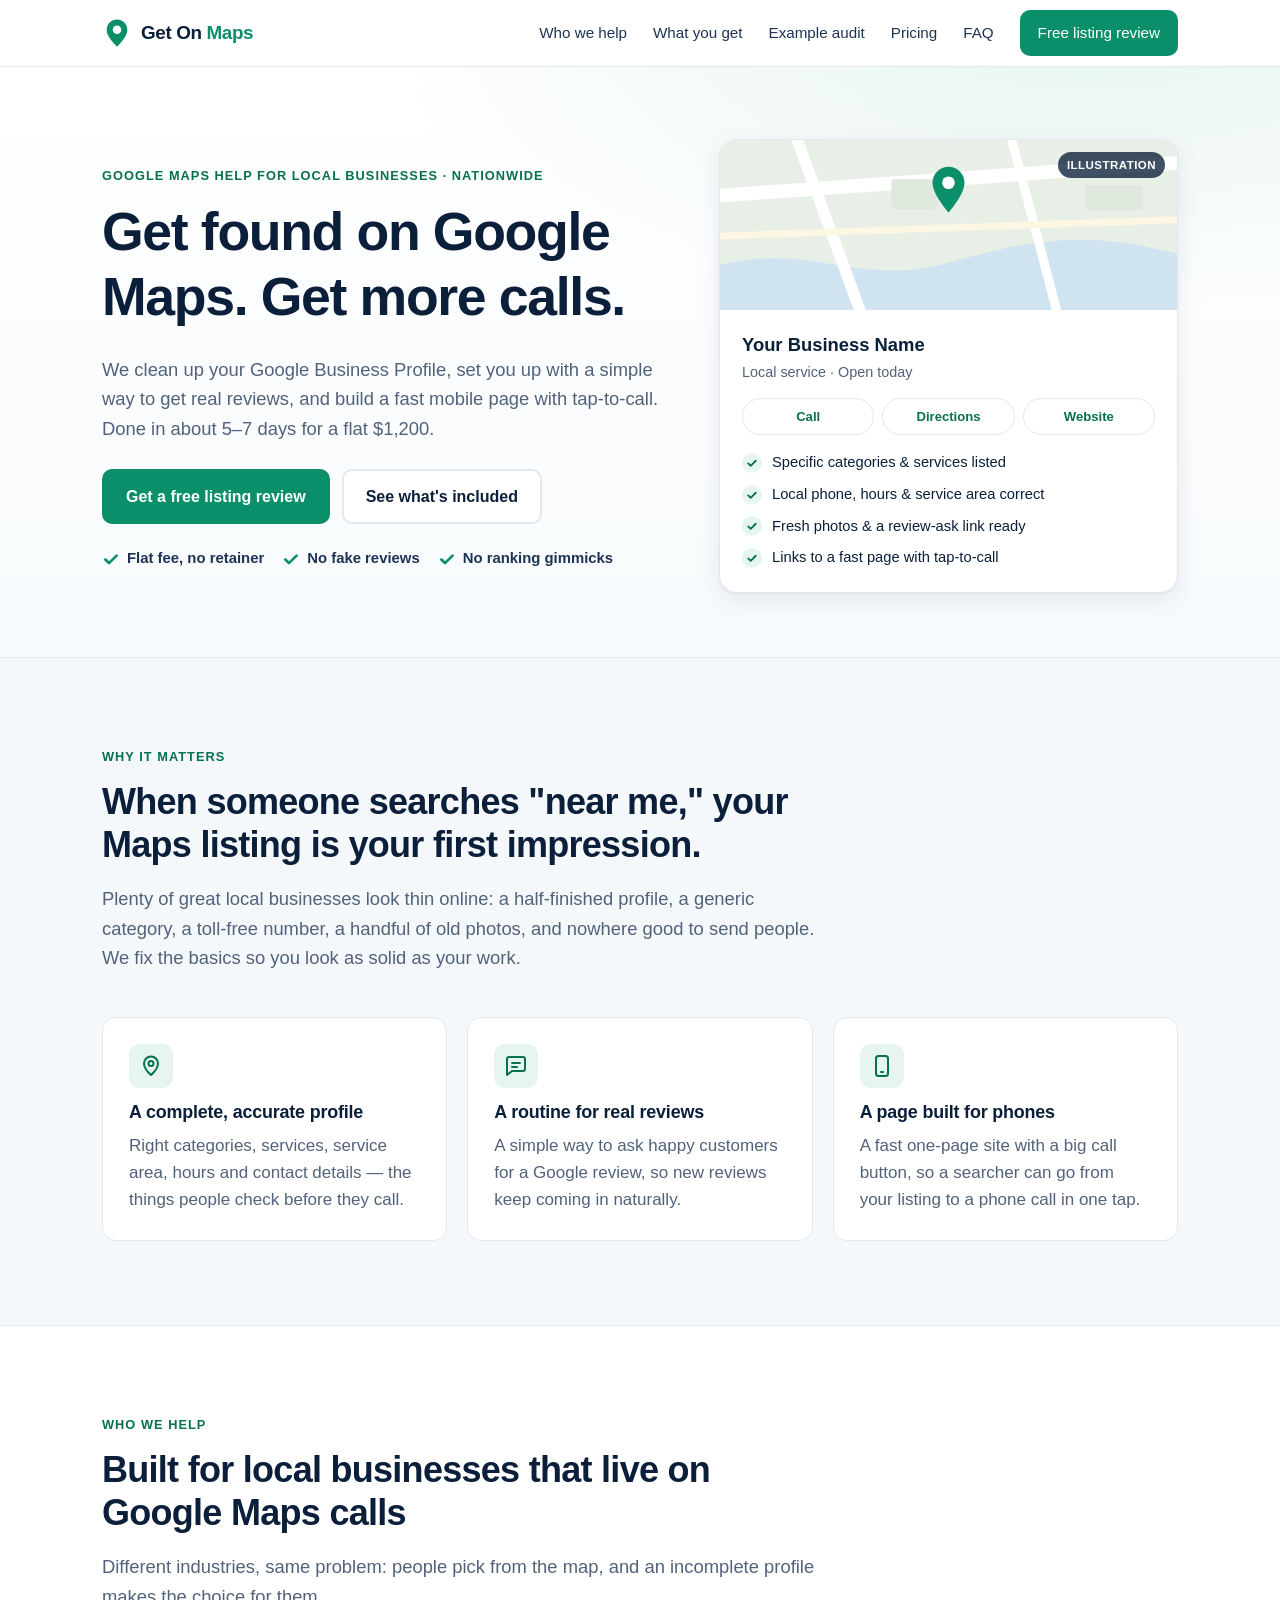
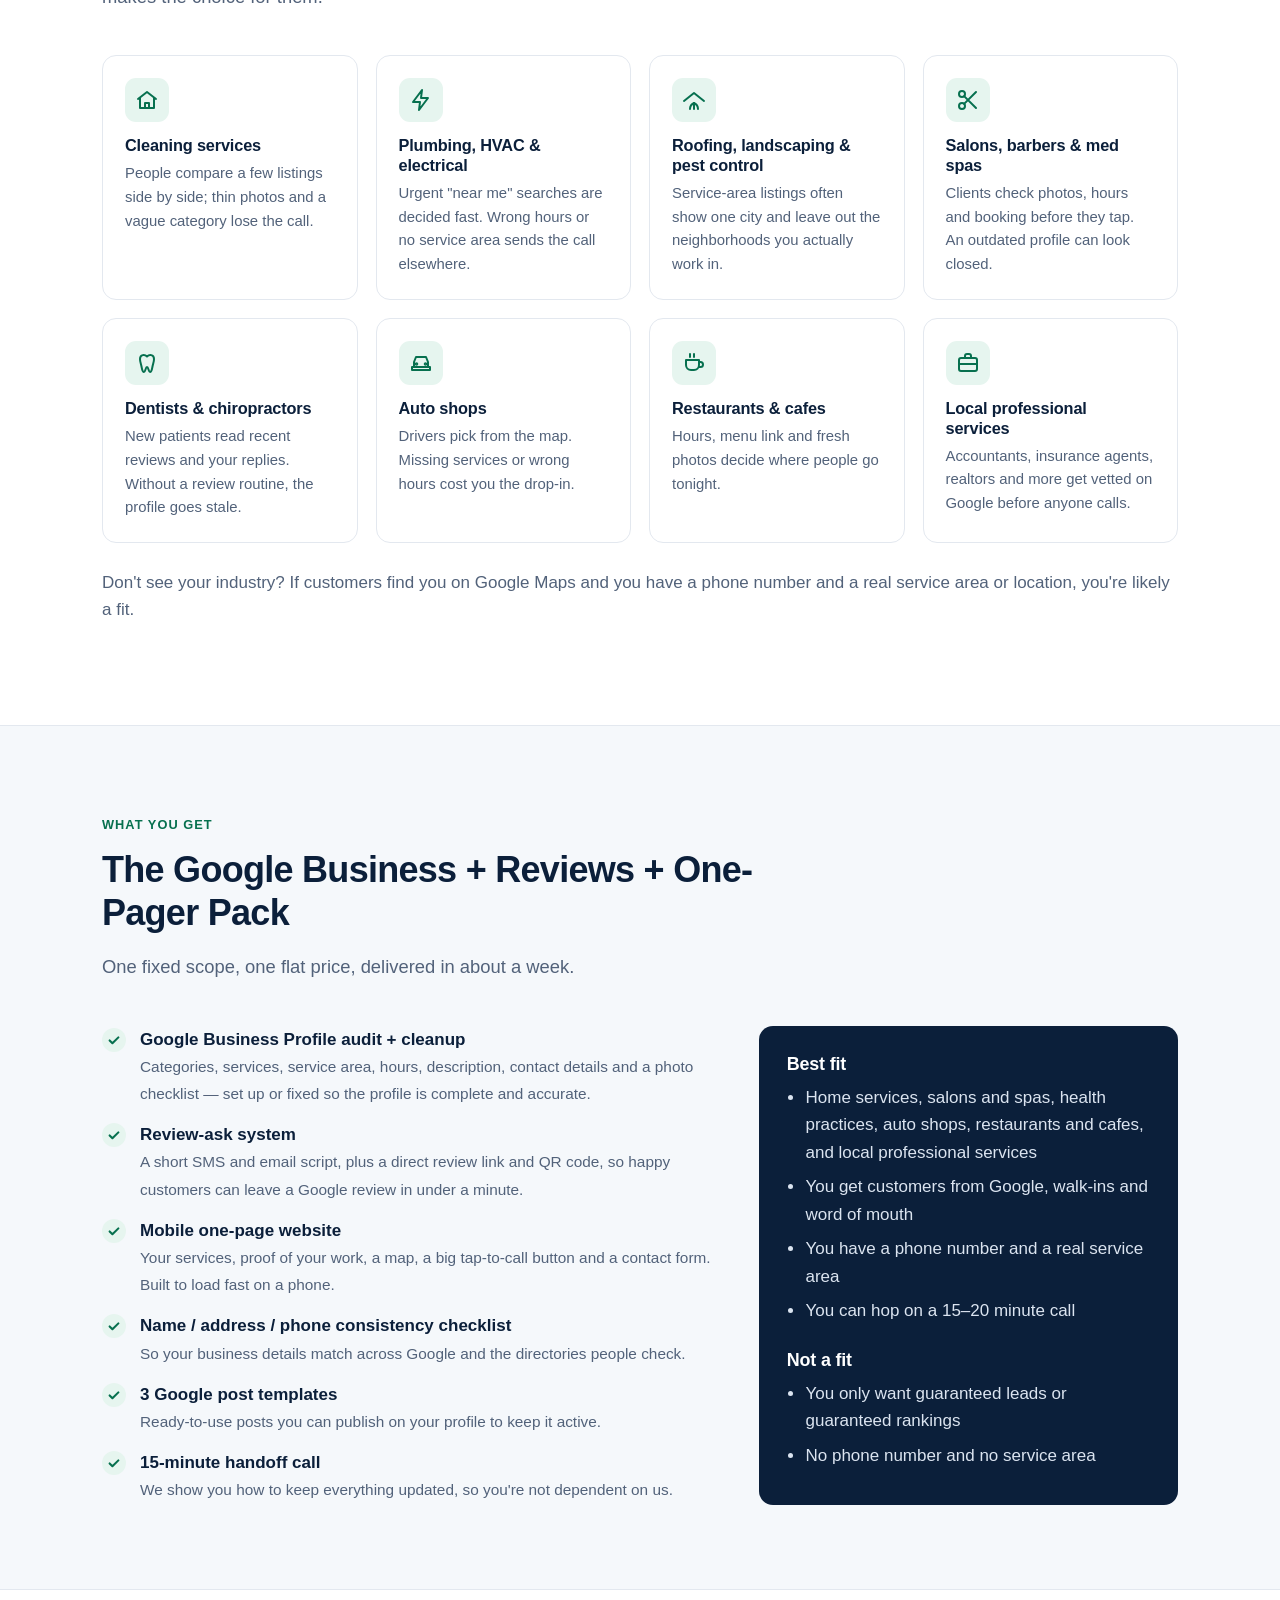
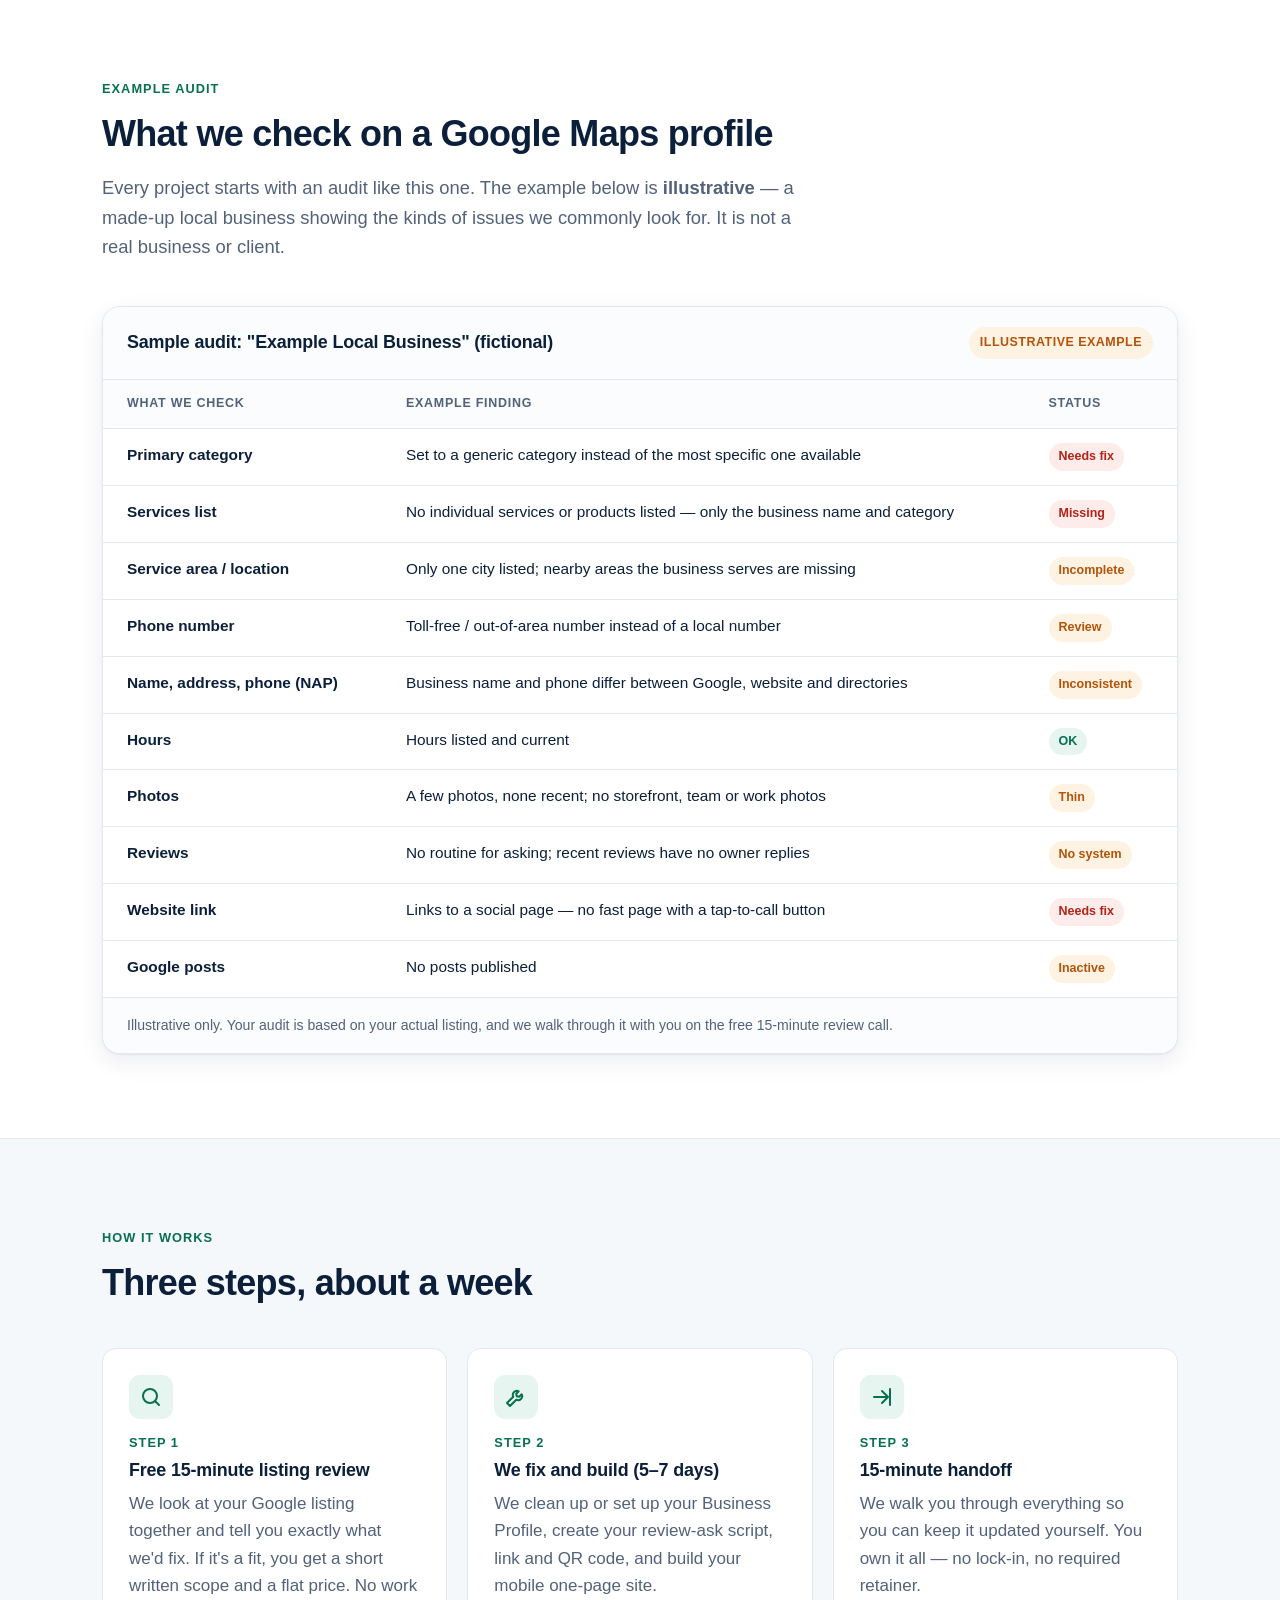
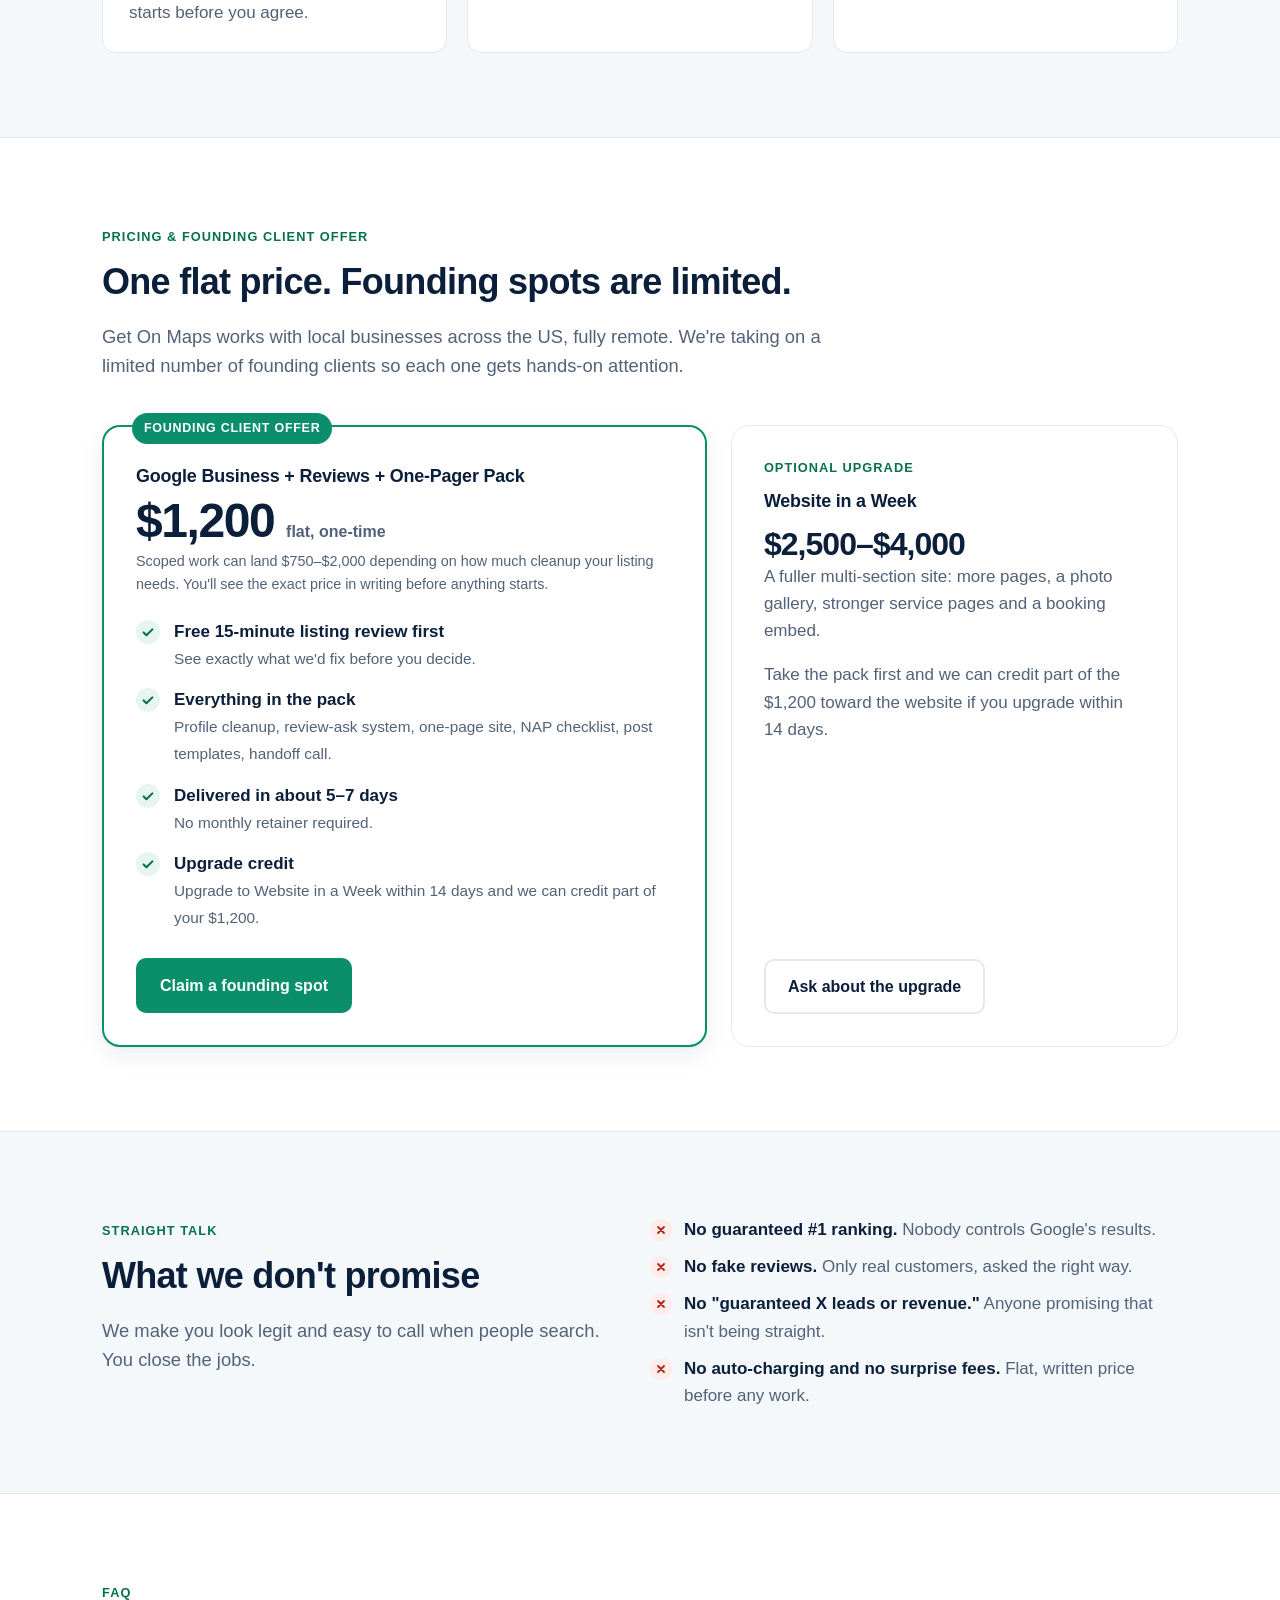
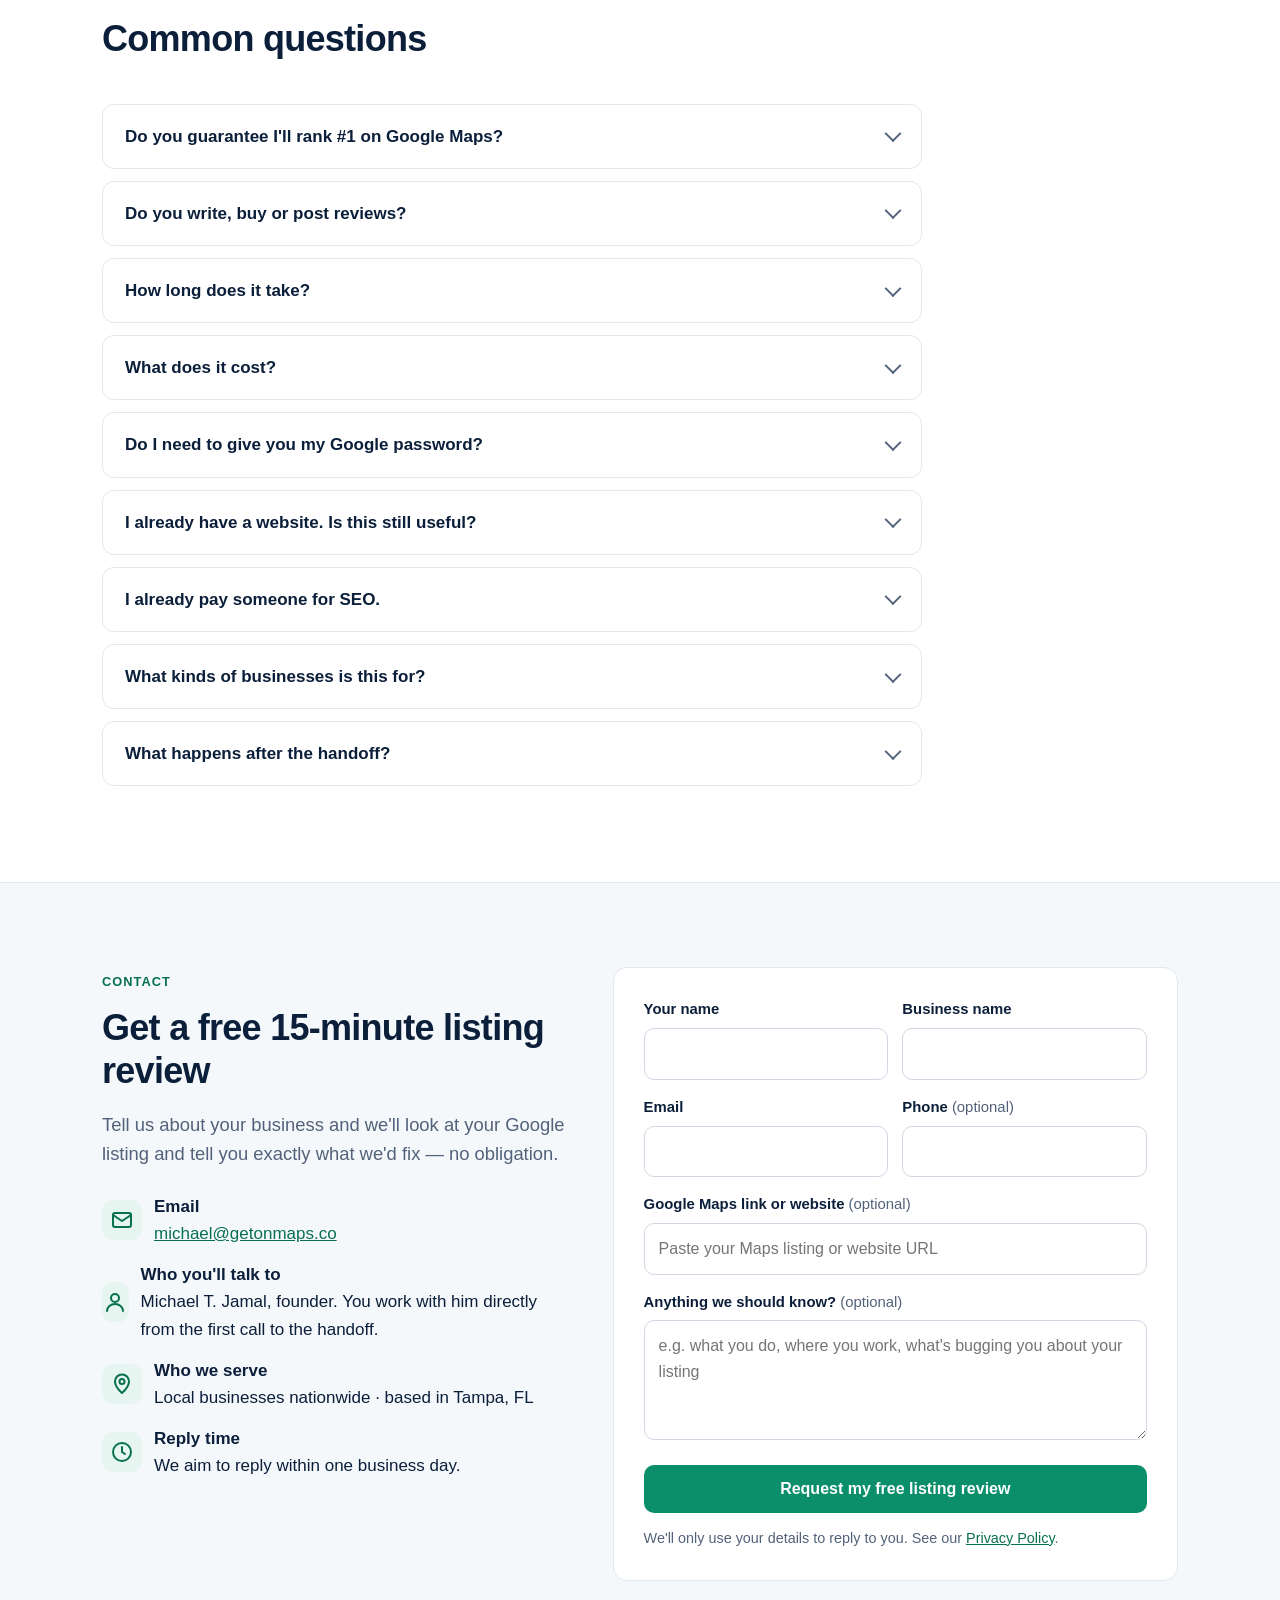
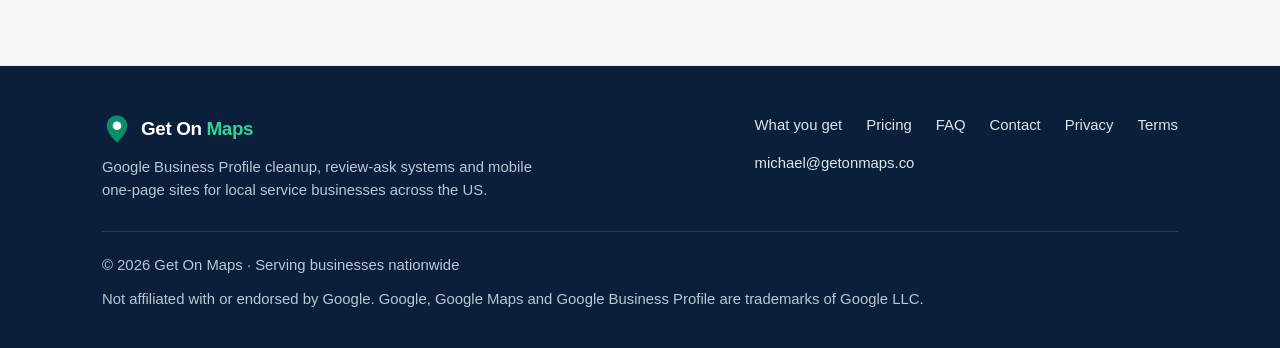
==== commit 5e90a510: "Nationwide wording (not Tampa-only)" ====
--- a/index.html
+++ b/index.html
@@ -3,7 +3,7 @@
 <head>
 <meta charset="utf-8">
 <meta name="viewport" content="width=device-width, initial-scale=1">
-<title>Get On Maps — Google Maps & Business Profile Help for Local Businesses | Tampa, FL</title>
+<title>Get On Maps — Google Maps & Business Profile Help for Local Businesses | Serving Businesses Nationwide</title>
 <meta name="description" content="Google Business Profile cleanup, a review-ask system and a mobile one-page site with tap-to-call for local businesses — home services, salons, dental, auto, restaurants and more. Flat $1,200, about 5–7 days.">
 <meta name="robots" content="index, follow">
 <link rel="canonical" href="https://getonmaps.co/">
@@ -14,7 +14,7 @@
 <link rel="manifest" href="/site.webmanifest">
 <meta property="og:type" content="website">
 <meta property="og:site_name" content="Get On Maps">
-<meta property="og:title" content="Get On Maps — Google Maps & Business Profile Help for Local Businesses | Tampa, FL">
+<meta property="og:title" content="Get On Maps — Google Maps & Business Profile Help for Local Businesses | Serving Businesses Nationwide">
 <meta property="og:description" content="Google Business Profile cleanup, a review-ask system and a mobile one-page site with tap-to-call for local businesses — home services, salons, dental, auto, restaurants and more. Flat $1,200, about 5–7 days.">
 <meta property="og:url" content="https://getonmaps.co/">
 <meta property="og:image" content="https://getonmaps.co/og-image.png">
@@ -22,11 +22,11 @@
 <meta property="og:image:height" content="630">
 <meta property="og:image:alt" content="Get On Maps — Google Business Profile cleanup, review-ask system and a mobile one-page site for local businesses.">
 <meta name="twitter:card" content="summary_large_image">
-<meta name="twitter:title" content="Get On Maps — Google Maps & Business Profile Help for Local Businesses | Tampa, FL">
+<meta name="twitter:title" content="Get On Maps — Google Maps & Business Profile Help for Local Businesses | Serving Businesses Nationwide">
 <meta name="twitter:description" content="Google Business Profile cleanup, a review-ask system and a mobile one-page site with tap-to-call for local businesses — home services, salons, dental, auto, restaurants and more. Flat $1,200, about 5–7 days.">
 <meta name="twitter:image" content="https://getonmaps.co/og-image.png">
 <link rel="stylesheet" href="/styles.css">
-<script type="application/ld+json">{"@context": "https://schema.org", "@graph": [{"@type": "ProfessionalService", "@id": "https://getonmaps.co/#business", "name": "Get On Maps", "url": "https://getonmaps.co/", "logo": "https://getonmaps.co/logo.svg", "image": "https://getonmaps.co/og-image.png", "email": "michael@getonmaps.co", "description": "Google Business Profile cleanup, review-ask system and a mobile one-page website for local businesses that get customers from Google Maps. Flat-fee pack delivered in about 5–7 days.", "audience": {"@type": "BusinessAudience", "audienceType": "Local businesses (home services, beauty and wellness, health practices, auto shops, restaurants and cafes, professional services)"}, "knowsAbout": ["Google Business Profile", "Google Maps", "Local SEO", "Online reviews"], "address": {"@type": "PostalAddress", "addressLocality": "Tampa", "addressRegion": "FL", "addressCountry": "US"}, "areaServed": [{"@type": "City", "name": "Tampa"}, {"@type": "City", "name": "St. Petersburg"}, {"@type": "City", "name": "Clearwater"}, {"@type": "City", "name": "Brandon"}, {"@type": "City", "name": "Riverview"}, {"@type": "City", "name": "Valrico"}, {"@type": "City", "name": "Wesley Chapel"}, {"@type": "City", "name": "Land O' Lakes"}], "priceRange": "$750–$2,000", "founder": {"@type": "Person", "name": "Michael T. Jamal"}, "makesOffer": [{"@type": "Offer", "name": "Google Business + Reviews + One-Pager Pack", "price": "1200", "priceCurrency": "USD", "description": "Google Business Profile audit and cleanup, review-ask system, mobile one-page site, NAP consistency checklist, 3 Google post templates, 15-minute handoff call."}, {"@type": "Offer", "name": "Website in a Week", "priceSpecification": {"@type": "PriceSpecification", "minPrice": "2500", "maxPrice": "4000", "priceCurrency": "USD"}}]}, {"@type": "WebSite", "@id": "https://getonmaps.co/#website", "url": "https://getonmaps.co/", "name": "Get On Maps", "publisher": {"@id": "https://getonmaps.co/#business"}}]}</script>
+<script type="application/ld+json">{"@context": "https://schema.org", "@graph": [{"@type": "ProfessionalService", "@id": "https://getonmaps.co/#business", "name": "Get On Maps", "url": "https://getonmaps.co/", "logo": "https://getonmaps.co/logo.svg", "image": "https://getonmaps.co/og-image.png", "email": "michael@getonmaps.co", "description": "Google Business Profile cleanup, review-ask system and a mobile one-page website for local businesses that get customers from Google Maps. Flat-fee pack delivered in about 5–7 days.", "audience": {"@type": "BusinessAudience", "audienceType": "Local businesses (home services, beauty and wellness, health practices, auto shops, restaurants and cafes, professional services)"}, "knowsAbout": ["Google Business Profile", "Google Maps", "Local SEO", "Online reviews"], "address": {"@type": "PostalAddress", "addressLocality": "Tampa", "addressRegion": "FL", "addressCountry": "US"}, "areaServed": {"@type": "Country", "name": "United States"}, "priceRange": "$750–$2,000", "founder": {"@type": "Person", "name": "Michael T. Jamal"}, "makesOffer": [{"@type": "Offer", "name": "Google Business + Reviews + One-Pager Pack", "price": "1200", "priceCurrency": "USD", "description": "Google Business Profile audit and cleanup, review-ask system, mobile one-page site, NAP consistency checklist, 3 Google post templates, 15-minute handoff call."}, {"@type": "Offer", "name": "Website in a Week", "priceSpecification": {"@type": "PriceSpecification", "minPrice": "2500", "maxPrice": "4000", "priceCurrency": "USD"}}]}, {"@type": "WebSite", "@id": "https://getonmaps.co/#website", "url": "https://getonmaps.co/", "name": "Get On Maps", "publisher": {"@id": "https://getonmaps.co/#business"}}]}</script>
 <script type="application/ld+json">{"@context": "https://schema.org", "@type": "FAQPage", "mainEntity": [{"@type": "Question", "name": "Do you guarantee I'll rank #1 on Google Maps?", "acceptedAnswer": {"@type": "Answer", "text": "No. Nobody controls Google's rankings, and anyone who guarantees a position, a number of reviews or a number of leads isn't being straight with you. What we do is make your profile complete, accurate and easy to act on — so when people find you, you look legit and they can call in one tap."}}, {"@type": "Question", "name": "Do you write, buy or post reviews?", "acceptedAnswer": {"@type": "Answer", "text": "Never. Fake or incentivized reviews break Google's rules and can get a profile suspended. We give you a simple, compliant way to ask real customers for a review — a short text/email script plus a direct link and QR code."}}, {"@type": "Question", "name": "How long does it take?", "acceptedAnswer": {"@type": "Answer", "text": "About 5–7 days from kickoff for the standard pack. If your profile needs verification or has ownership issues, Google's own processes can add time — we'll tell you up front if that's the case."}}, {"@type": "Question", "name": "What does it cost?", "acceptedAnswer": {"@type": "Answer", "text": "The standard pack is a flat $1,200. Depending on how much cleanup your listing needs, scoped work can land between $750 and $2,000 — you'll see the exact price in writing before anything starts. No monthly retainer is required."}}, {"@type": "Question", "name": "Do I need to give you my Google password?", "acceptedAnswer": {"@type": "Answer", "text": "No. You stay the owner of your Business Profile and everything we build. We'll agree on the simplest way to get the access we need on the free review call, and the 15-minute handoff shows you how to run it yourself afterward."}}, {"@type": "Question", "name": "I already have a website. Is this still useful?", "acceptedAnswer": {"@type": "Answer", "text": "Often, yes. We make your Google profile and reviews match your site. If your current site is slow or hard to use on a phone, the one-page site gives people a fast page with a big call button — you decide which one your profile links to."}}, {"@type": "Question", "name": "I already pay someone for SEO.", "acceptedAnswer": {"@type": "Answer", "text": "That's fine — we don't replace them. The pack covers the practical pieces a lot of SEO work skips: a clean profile, a review-ask routine and a simple page built to get calls."}}, {"@type": "Question", "name": "What kinds of businesses is this for?", "acceptedAnswer": {"@type": "Answer", "text": "Any local business that gets customers from Google Maps: home services like cleaning, plumbing, HVAC, roofing, landscaping, pest control and electrical; salons, barbers and med spas; dentists and chiropractors; auto shops; restaurants and cafes; and local professional services. If you have a phone number and a real service area or location, you're likely a fit."}}, {"@type": "Question", "name": "What happens after the handoff?", "acceptedAnswer": {"@type": "Answer", "text": "You own everything: the profile, the page and the review-ask templates. The 15-minute handoff call shows you how to keep it updated yourself. If you later want a fuller site, there's an optional Website in a Week upgrade."}}]}</script>
 </head>
 <body>
@@ -49,7 +49,7 @@
 <section class="hero" aria-labelledby="hero-title">
   <div class="wrap">
     <div>
-      <span class="eyebrow">Google Maps help for local businesses &middot; Tampa Bay</span>
+      <span class="eyebrow">Google Maps help for local businesses &middot; Nationwide</span>
       <h1 id="hero-title">Get found on Google Maps. Get more calls.</h1>
       <p class="lead">We clean up your Google Business Profile, set you up with a simple way to get real reviews, and build a fast mobile page with tap-to-call. Done in about 5–7 days for a flat $1,200.</p>
       <div class="cta-row">
@@ -74,7 +74,7 @@
     </svg><span class="illus-tag">Illustration</span></div>
         <div class="mock-body">
           <p class="mock-title">Your Business Name</p>
-          <p class="mock-sub">Local service &middot; Tampa, FL &middot; Open today</p>
+          <p class="mock-sub">Local service &middot; Open today</p>
           <div class="mock-actions"><span>Call</span><span>Directions</span><span>Website</span></div>
           <ul class="mock-list">
             <li><span class="tick"><svg viewBox="0 0 16 16" aria-hidden="true"><path fill="none" stroke="currentColor" stroke-width="2.4" stroke-linecap="round" stroke-linejoin="round" d="M3 8.5l3.2 3.2L13 5"/></svg></span>Specific categories &amp; services listed</li>
@@ -209,7 +209,7 @@
     <div class="section-head">
       <span class="eyebrow">Pricing &amp; founding client offer</span>
       <h2 id="price-title">One flat price. Founding spots are limited.</h2>
-      <p class="lead">Get On Maps is a new Tampa business. We're taking on a limited number of founding clients so each one gets hands-on attention.</p>
+      <p class="lead">Get On Maps works with local businesses across the US, fully remote. We're taking on a limited number of founding clients so each one gets hands-on attention.</p>
     </div>
     <div class="pricing">
       <div class="price-card">
@@ -284,7 +284,7 @@
       <ul class="contact-points">
         <li><span class="icon"><svg viewBox="0 0 24 24" fill="none" stroke="currentColor" stroke-width="2" stroke-linecap="round" stroke-linejoin="round" aria-hidden="true"><rect x="3" y="5" width="18" height="14" rx="2"/><path d="M3 7l9 6 9-6"/></svg></span><div><strong>Email</strong><br><a href="mailto:michael@getonmaps.co?subject=Free%20listing%20review">michael@getonmaps.co</a></div></li>
         <li><span class="icon"><svg viewBox="0 0 24 24" fill="none" stroke="currentColor" stroke-width="2" stroke-linecap="round" stroke-linejoin="round" aria-hidden="true"><circle cx="12" cy="8" r="4"/><path d="M4 21c0-4 3.6-7 8-7s8 3 8 7"/></svg></span><div><strong>Who you'll talk to</strong><br>Michael T. Jamal, founder. You work with him directly from the first call to the handoff.</div></li>
-        <li><span class="icon"><svg viewBox="0 0 24 24" fill="none" stroke="currentColor" stroke-width="2" stroke-linecap="round" stroke-linejoin="round" aria-hidden="true"><path d="M12 21s-7-6.2-7-11.5a7 7 0 0 1 14 0C19 14.8 12 21 12 21z"/><circle cx="12" cy="9.5" r="2.5"/></svg></span><div><strong>Based in</strong><br>Tampa, FL &middot; serving Tampa Bay</div></li>
+        <li><span class="icon"><svg viewBox="0 0 24 24" fill="none" stroke="currentColor" stroke-width="2" stroke-linecap="round" stroke-linejoin="round" aria-hidden="true"><path d="M12 21s-7-6.2-7-11.5a7 7 0 0 1 14 0C19 14.8 12 21 12 21z"/><circle cx="12" cy="9.5" r="2.5"/></svg></span><div><strong>Who we serve</strong><br>Local businesses nationwide &middot; based in Tampa, FL</div></li>
         <li><span class="icon"><svg viewBox="0 0 24 24" fill="none" stroke="currentColor" stroke-width="2" stroke-linecap="round" stroke-linejoin="round" aria-hidden="true"><circle cx="12" cy="12" r="9"/><path d="M12 7v5l3 2"/></svg></span><div><strong>Reply time</strong><br>We aim to reply within one business day.</div></li>
       </ul>
     </div>
@@ -312,7 +312,7 @@
     <div class="foot-grid">
       <div>
         <a class="brand" href="/" aria-label="Get On Maps home"><svg viewBox="0 0 32 32" aria-hidden="true"><path fill="#0a8f6a" d="M16 1.5C9.9 1.5 5 6.4 5 12.5 5 20.7 16 30.5 16 30.5S27 20.7 27 12.5C27 6.4 22.1 1.5 16 1.5z"/><circle cx="16" cy="12.5" r="4.6" fill="#fff"/></svg><span>Get On <b>Maps</b></span></a>
-        <p style="margin:.8em 0 0;max-width:30em">Google Business Profile cleanup, review-ask systems and mobile one-page sites for local service businesses. Based in Tampa, FL.</p>
+        <p style="margin:.8em 0 0;max-width:30em">Google Business Profile cleanup, review-ask systems and mobile one-page sites for local service businesses across the US.</p>
       </div>
       <div>
         <ul class="foot-links">
@@ -327,7 +327,7 @@
       </div>
     </div>
     <div class="foot-bottom">
-      <span>&copy; 2026 Get On Maps &middot; Tampa, FL</span>
+      <span>&copy; 2026 Get On Maps &middot; Serving businesses nationwide</span>
       <span>Not affiliated with or endorsed by Google. Google, Google Maps and Google Business Profile are trademarks of Google LLC.</span>
     </div>
   </div>
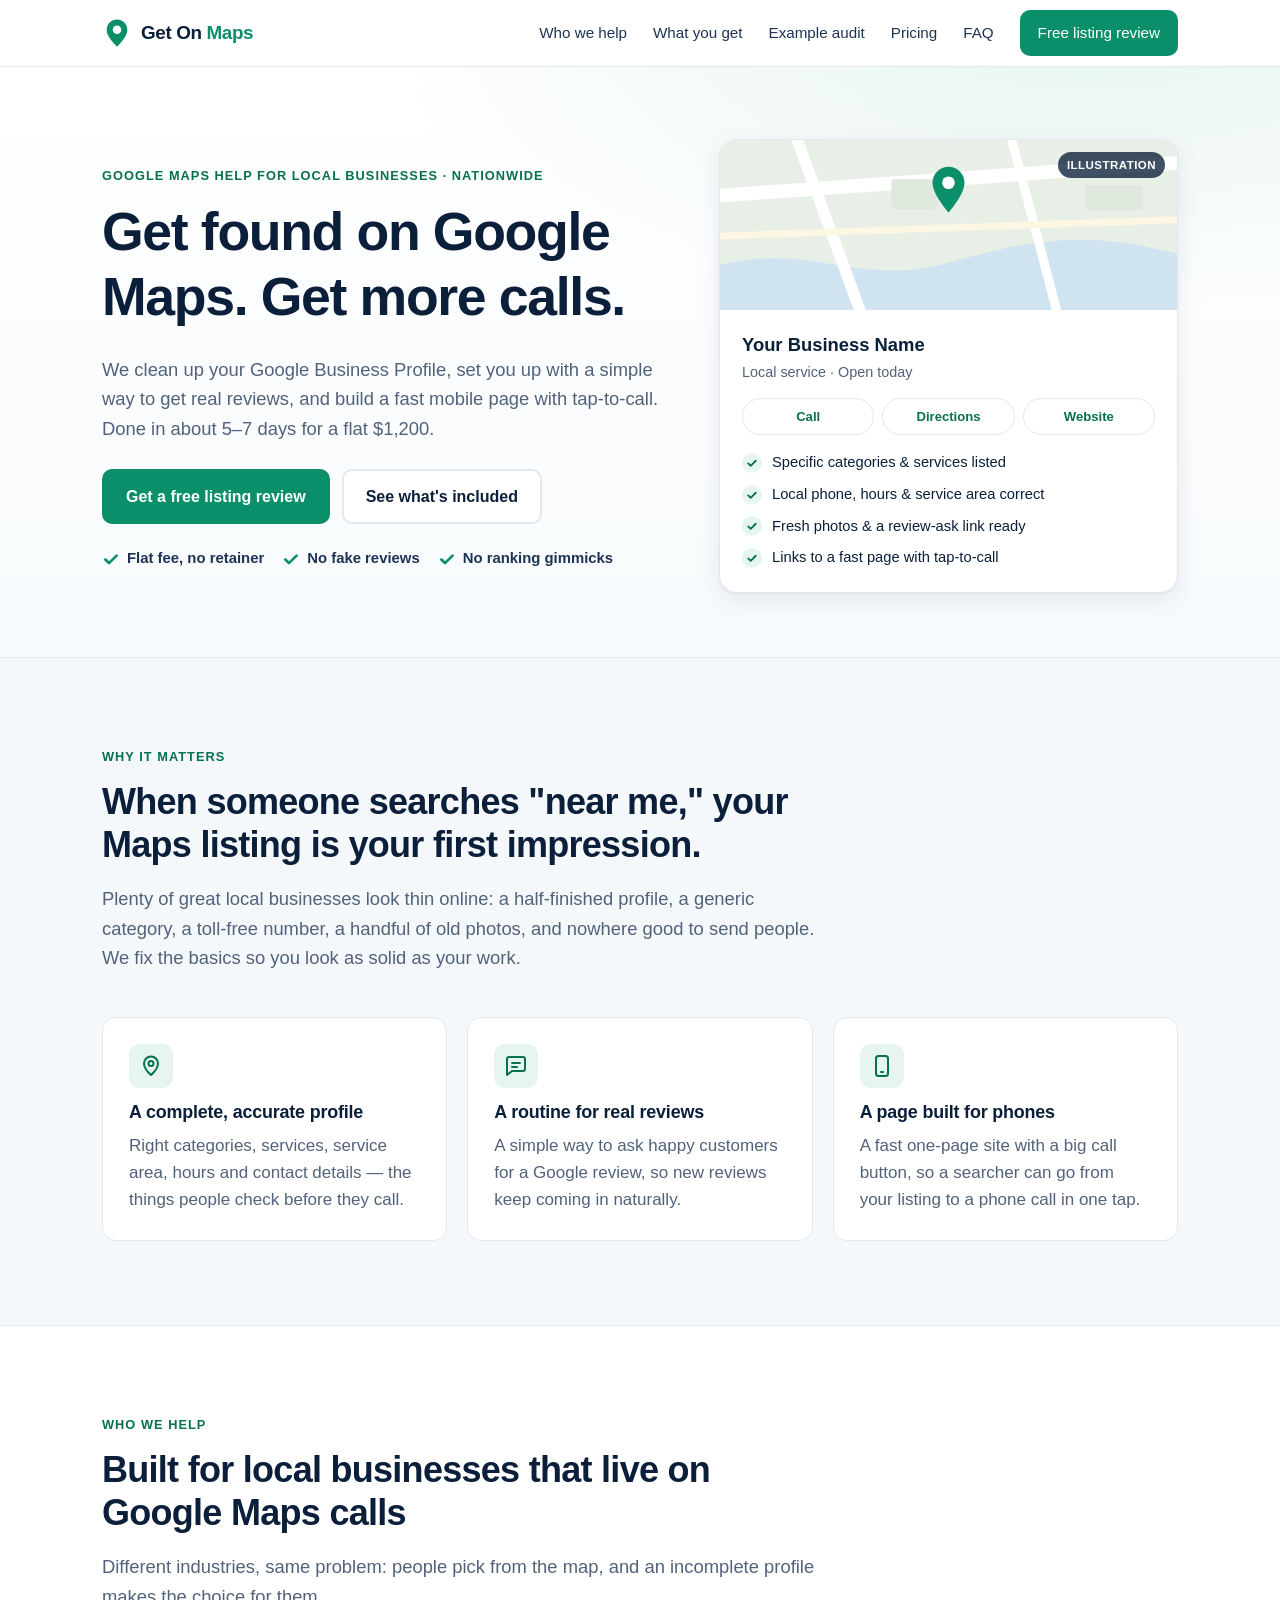
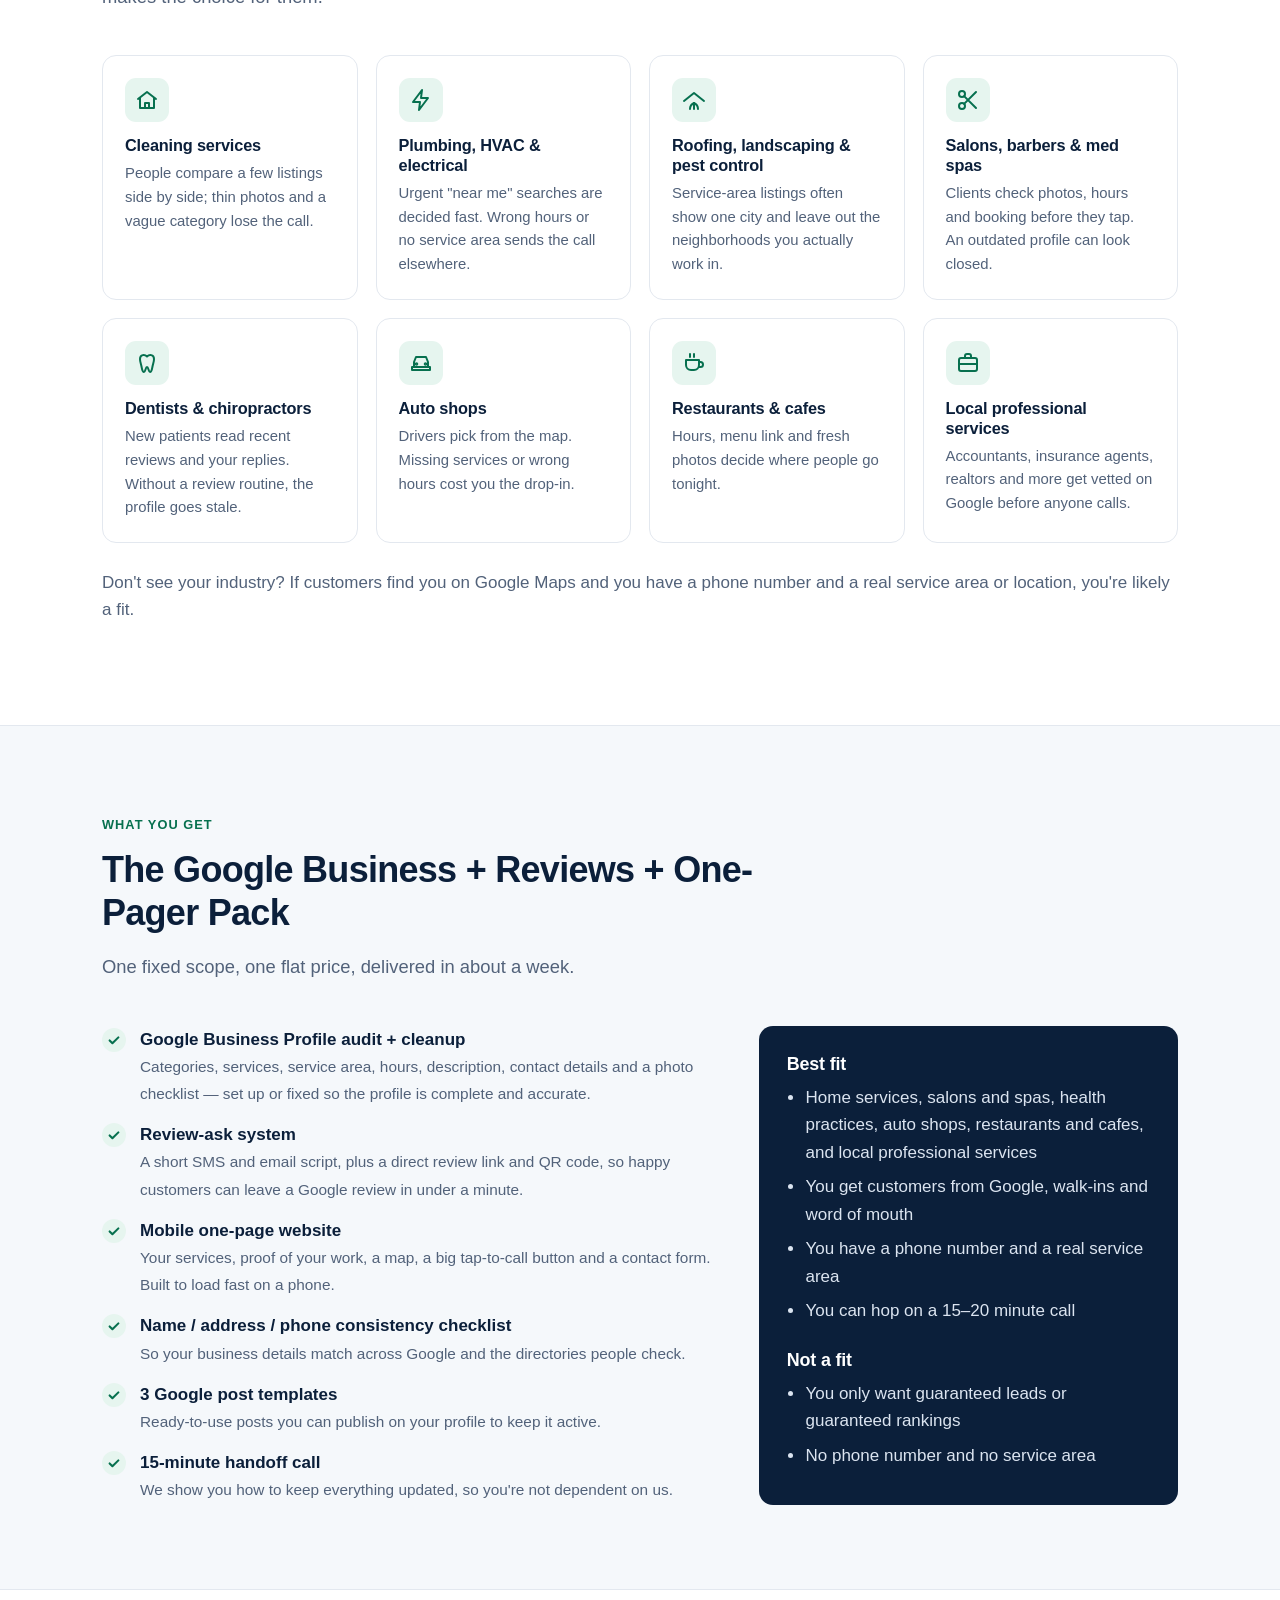
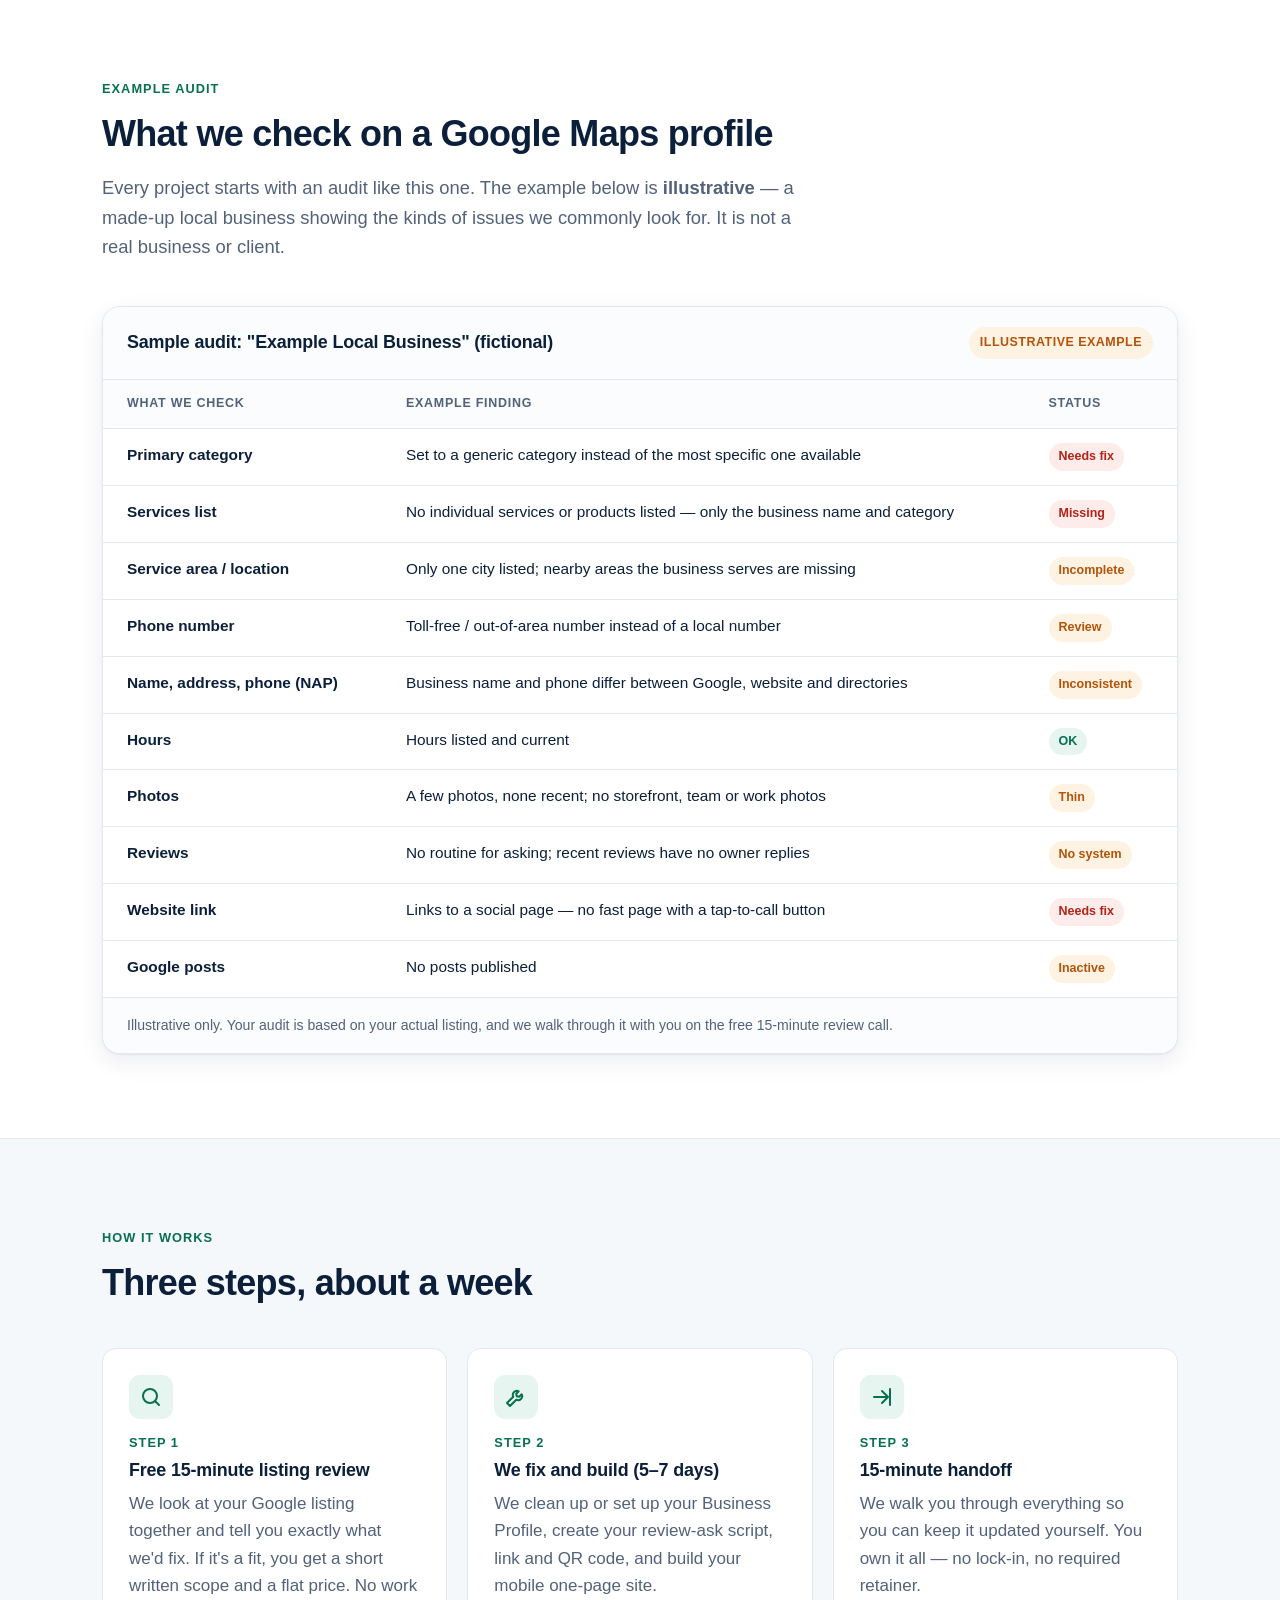
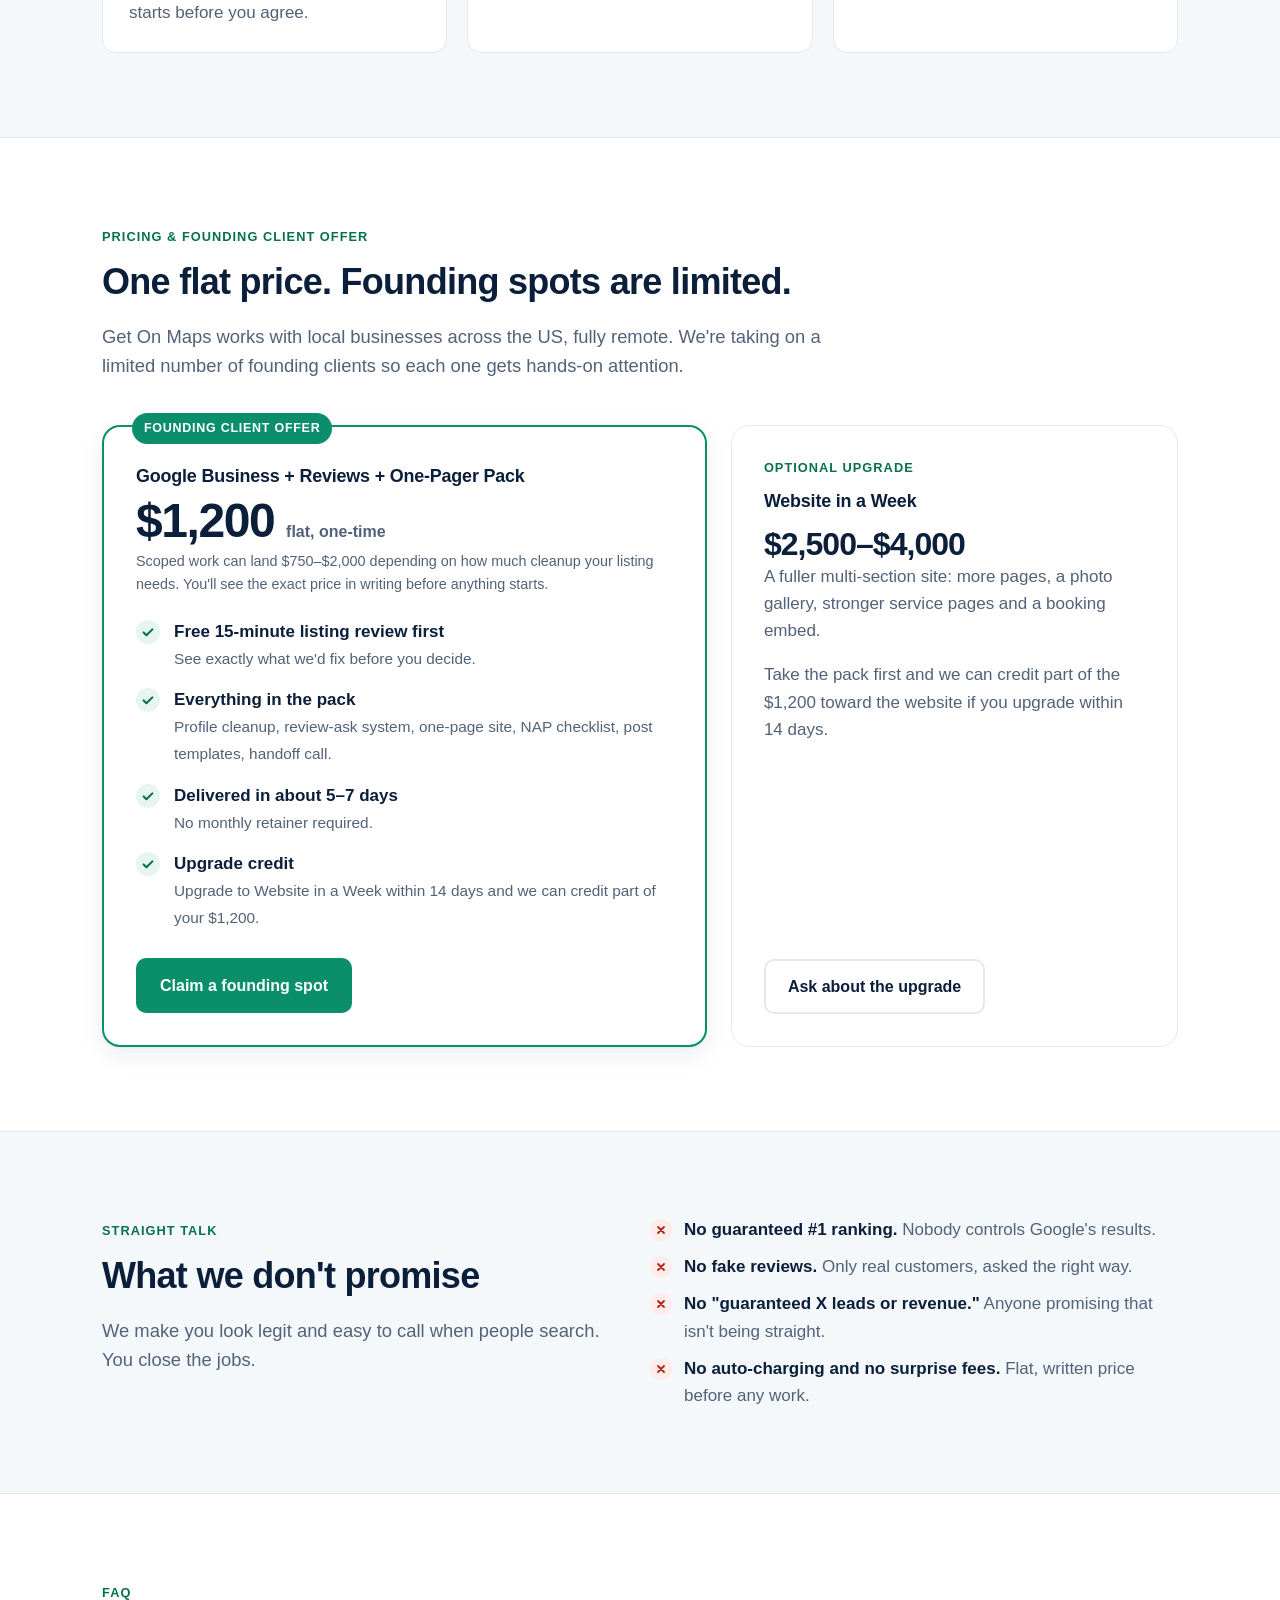
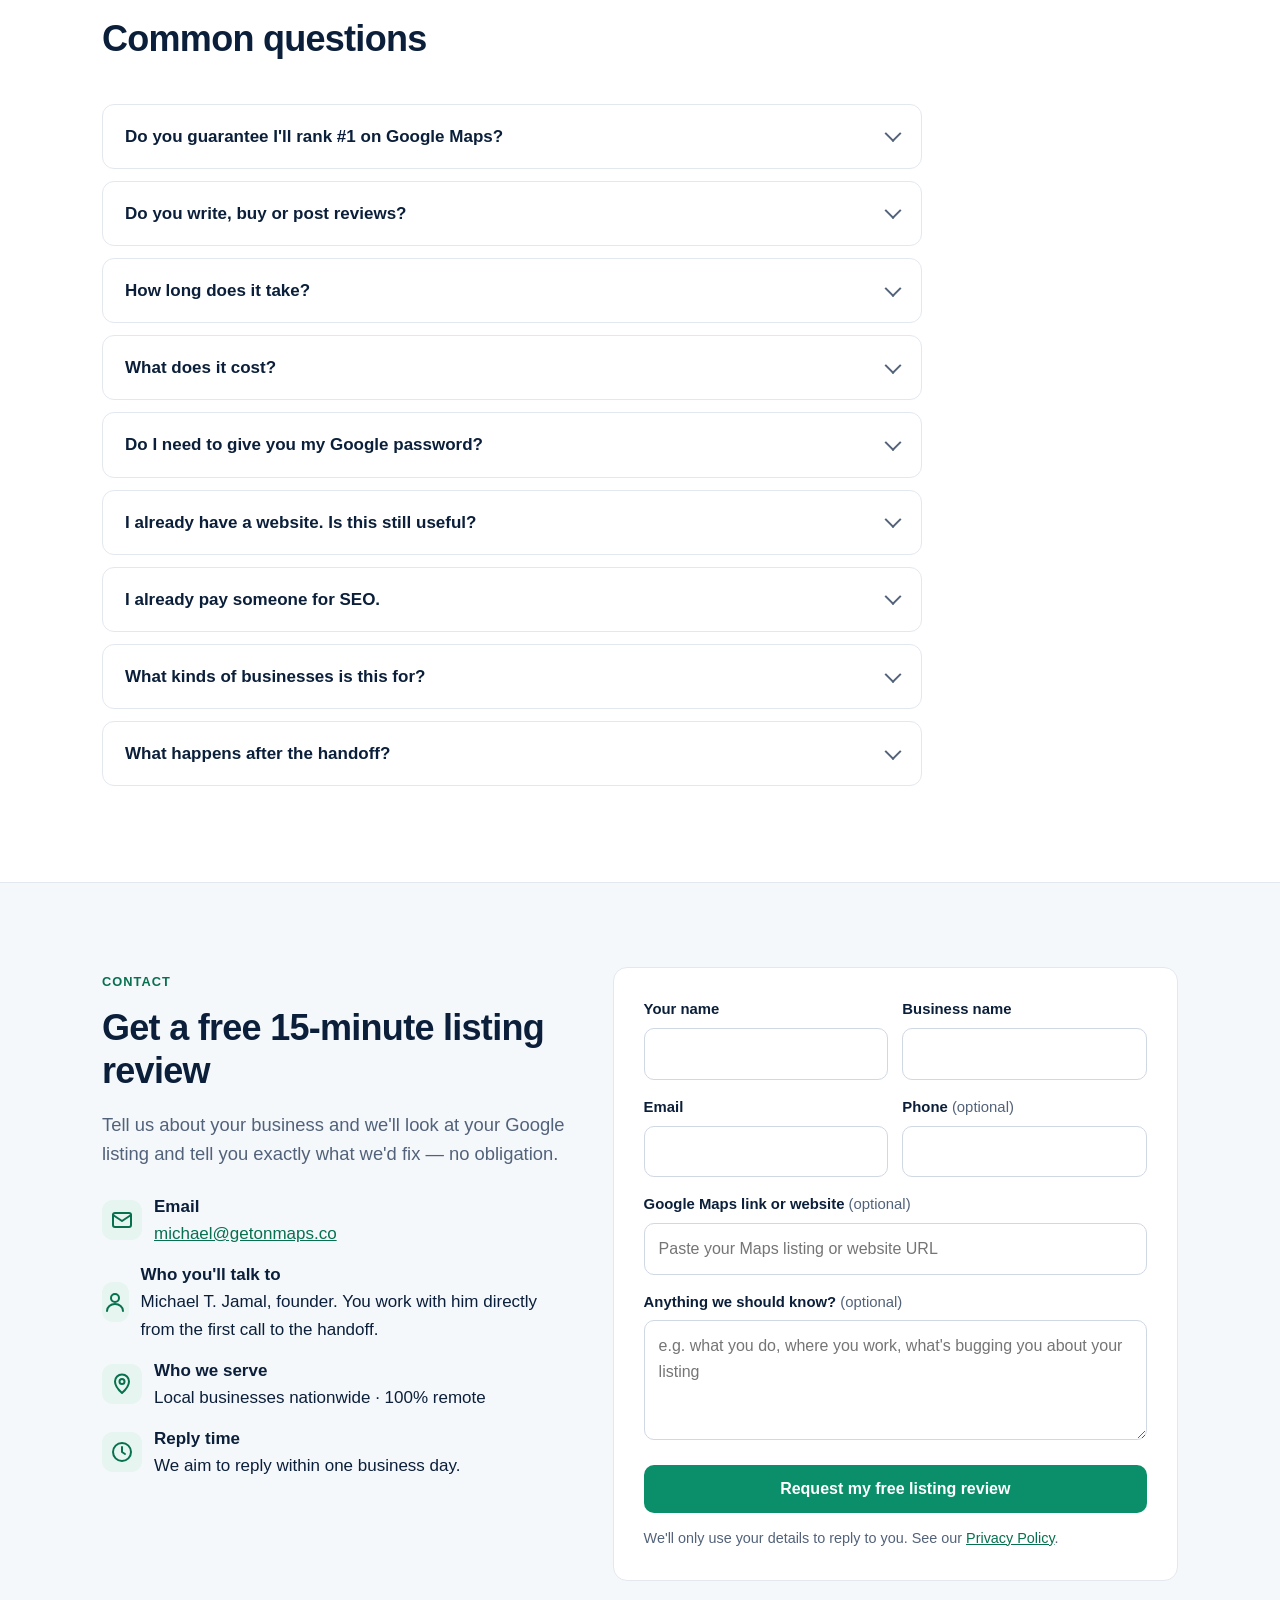
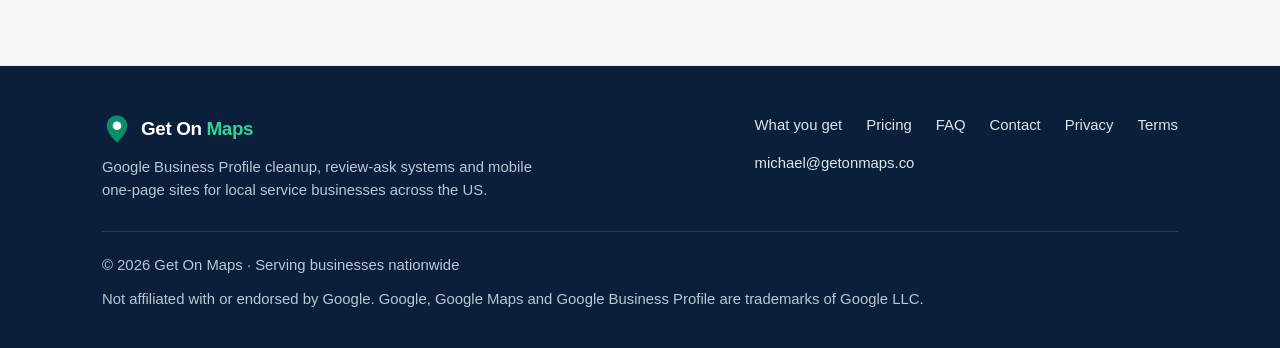
==== commit 072f27a4: "Remove Tampa location" ====
--- a/index.html
+++ b/index.html
@@ -26,7 +26,7 @@
 <meta name="twitter:description" content="Google Business Profile cleanup, a review-ask system and a mobile one-page site with tap-to-call for local businesses — home services, salons, dental, auto, restaurants and more. Flat $1,200, about 5–7 days.">
 <meta name="twitter:image" content="https://getonmaps.co/og-image.png">
 <link rel="stylesheet" href="/styles.css">
-<script type="application/ld+json">{"@context": "https://schema.org", "@graph": [{"@type": "ProfessionalService", "@id": "https://getonmaps.co/#business", "name": "Get On Maps", "url": "https://getonmaps.co/", "logo": "https://getonmaps.co/logo.svg", "image": "https://getonmaps.co/og-image.png", "email": "michael@getonmaps.co", "description": "Google Business Profile cleanup, review-ask system and a mobile one-page website for local businesses that get customers from Google Maps. Flat-fee pack delivered in about 5–7 days.", "audience": {"@type": "BusinessAudience", "audienceType": "Local businesses (home services, beauty and wellness, health practices, auto shops, restaurants and cafes, professional services)"}, "knowsAbout": ["Google Business Profile", "Google Maps", "Local SEO", "Online reviews"], "address": {"@type": "PostalAddress", "addressLocality": "Tampa", "addressRegion": "FL", "addressCountry": "US"}, "areaServed": {"@type": "Country", "name": "United States"}, "priceRange": "$750–$2,000", "founder": {"@type": "Person", "name": "Michael T. Jamal"}, "makesOffer": [{"@type": "Offer", "name": "Google Business + Reviews + One-Pager Pack", "price": "1200", "priceCurrency": "USD", "description": "Google Business Profile audit and cleanup, review-ask system, mobile one-page site, NAP consistency checklist, 3 Google post templates, 15-minute handoff call."}, {"@type": "Offer", "name": "Website in a Week", "priceSpecification": {"@type": "PriceSpecification", "minPrice": "2500", "maxPrice": "4000", "priceCurrency": "USD"}}]}, {"@type": "WebSite", "@id": "https://getonmaps.co/#website", "url": "https://getonmaps.co/", "name": "Get On Maps", "publisher": {"@id": "https://getonmaps.co/#business"}}]}</script>
+<script type="application/ld+json">{"@context": "https://schema.org", "@graph": [{"@type": "ProfessionalService", "@id": "https://getonmaps.co/#business", "name": "Get On Maps", "url": "https://getonmaps.co/", "logo": "https://getonmaps.co/logo.svg", "image": "https://getonmaps.co/og-image.png", "email": "michael@getonmaps.co", "description": "Google Business Profile cleanup, review-ask system and a mobile one-page website for local businesses that get customers from Google Maps. Flat-fee pack delivered in about 5–7 days.", "audience": {"@type": "BusinessAudience", "audienceType": "Local businesses (home services, beauty and wellness, health practices, auto shops, restaurants and cafes, professional services)"}, "knowsAbout": ["Google Business Profile", "Google Maps", "Local SEO", "Online reviews"], "address": {"@type": "PostalAddress", "addressCountry": "US"}, "areaServed": {"@type": "Country", "name": "United States"}, "priceRange": "$750–$2,000", "founder": {"@type": "Person", "name": "Michael T. Jamal"}, "makesOffer": [{"@type": "Offer", "name": "Google Business + Reviews + One-Pager Pack", "price": "1200", "priceCurrency": "USD", "description": "Google Business Profile audit and cleanup, review-ask system, mobile one-page site, NAP consistency checklist, 3 Google post templates, 15-minute handoff call."}, {"@type": "Offer", "name": "Website in a Week", "priceSpecification": {"@type": "PriceSpecification", "minPrice": "2500", "maxPrice": "4000", "priceCurrency": "USD"}}]}, {"@type": "WebSite", "@id": "https://getonmaps.co/#website", "url": "https://getonmaps.co/", "name": "Get On Maps", "publisher": {"@id": "https://getonmaps.co/#business"}}]}</script>
 <script type="application/ld+json">{"@context": "https://schema.org", "@type": "FAQPage", "mainEntity": [{"@type": "Question", "name": "Do you guarantee I'll rank #1 on Google Maps?", "acceptedAnswer": {"@type": "Answer", "text": "No. Nobody controls Google's rankings, and anyone who guarantees a position, a number of reviews or a number of leads isn't being straight with you. What we do is make your profile complete, accurate and easy to act on — so when people find you, you look legit and they can call in one tap."}}, {"@type": "Question", "name": "Do you write, buy or post reviews?", "acceptedAnswer": {"@type": "Answer", "text": "Never. Fake or incentivized reviews break Google's rules and can get a profile suspended. We give you a simple, compliant way to ask real customers for a review — a short text/email script plus a direct link and QR code."}}, {"@type": "Question", "name": "How long does it take?", "acceptedAnswer": {"@type": "Answer", "text": "About 5–7 days from kickoff for the standard pack. If your profile needs verification or has ownership issues, Google's own processes can add time — we'll tell you up front if that's the case."}}, {"@type": "Question", "name": "What does it cost?", "acceptedAnswer": {"@type": "Answer", "text": "The standard pack is a flat $1,200. Depending on how much cleanup your listing needs, scoped work can land between $750 and $2,000 — you'll see the exact price in writing before anything starts. No monthly retainer is required."}}, {"@type": "Question", "name": "Do I need to give you my Google password?", "acceptedAnswer": {"@type": "Answer", "text": "No. You stay the owner of your Business Profile and everything we build. We'll agree on the simplest way to get the access we need on the free review call, and the 15-minute handoff shows you how to run it yourself afterward."}}, {"@type": "Question", "name": "I already have a website. Is this still useful?", "acceptedAnswer": {"@type": "Answer", "text": "Often, yes. We make your Google profile and reviews match your site. If your current site is slow or hard to use on a phone, the one-page site gives people a fast page with a big call button — you decide which one your profile links to."}}, {"@type": "Question", "name": "I already pay someone for SEO.", "acceptedAnswer": {"@type": "Answer", "text": "That's fine — we don't replace them. The pack covers the practical pieces a lot of SEO work skips: a clean profile, a review-ask routine and a simple page built to get calls."}}, {"@type": "Question", "name": "What kinds of businesses is this for?", "acceptedAnswer": {"@type": "Answer", "text": "Any local business that gets customers from Google Maps: home services like cleaning, plumbing, HVAC, roofing, landscaping, pest control and electrical; salons, barbers and med spas; dentists and chiropractors; auto shops; restaurants and cafes; and local professional services. If you have a phone number and a real service area or location, you're likely a fit."}}, {"@type": "Question", "name": "What happens after the handoff?", "acceptedAnswer": {"@type": "Answer", "text": "You own everything: the profile, the page and the review-ask templates. The 15-minute handoff call shows you how to keep it updated yourself. If you later want a fuller site, there's an optional Website in a Week upgrade."}}]}</script>
 </head>
 <body>
@@ -284,7 +284,7 @@
       <ul class="contact-points">
         <li><span class="icon"><svg viewBox="0 0 24 24" fill="none" stroke="currentColor" stroke-width="2" stroke-linecap="round" stroke-linejoin="round" aria-hidden="true"><rect x="3" y="5" width="18" height="14" rx="2"/><path d="M3 7l9 6 9-6"/></svg></span><div><strong>Email</strong><br><a href="mailto:michael@getonmaps.co?subject=Free%20listing%20review">michael@getonmaps.co</a></div></li>
         <li><span class="icon"><svg viewBox="0 0 24 24" fill="none" stroke="currentColor" stroke-width="2" stroke-linecap="round" stroke-linejoin="round" aria-hidden="true"><circle cx="12" cy="8" r="4"/><path d="M4 21c0-4 3.6-7 8-7s8 3 8 7"/></svg></span><div><strong>Who you'll talk to</strong><br>Michael T. Jamal, founder. You work with him directly from the first call to the handoff.</div></li>
-        <li><span class="icon"><svg viewBox="0 0 24 24" fill="none" stroke="currentColor" stroke-width="2" stroke-linecap="round" stroke-linejoin="round" aria-hidden="true"><path d="M12 21s-7-6.2-7-11.5a7 7 0 0 1 14 0C19 14.8 12 21 12 21z"/><circle cx="12" cy="9.5" r="2.5"/></svg></span><div><strong>Who we serve</strong><br>Local businesses nationwide &middot; based in Tampa, FL</div></li>
+        <li><span class="icon"><svg viewBox="0 0 24 24" fill="none" stroke="currentColor" stroke-width="2" stroke-linecap="round" stroke-linejoin="round" aria-hidden="true"><path d="M12 21s-7-6.2-7-11.5a7 7 0 0 1 14 0C19 14.8 12 21 12 21z"/><circle cx="12" cy="9.5" r="2.5"/></svg></span><div><strong>Who we serve</strong><br>Local businesses nationwide &middot; 100% remote</div></li>
         <li><span class="icon"><svg viewBox="0 0 24 24" fill="none" stroke="currentColor" stroke-width="2" stroke-linecap="round" stroke-linejoin="round" aria-hidden="true"><circle cx="12" cy="12" r="9"/><path d="M12 7v5l3 2"/></svg></span><div><strong>Reply time</strong><br>We aim to reply within one business day.</div></li>
       </ul>
     </div>
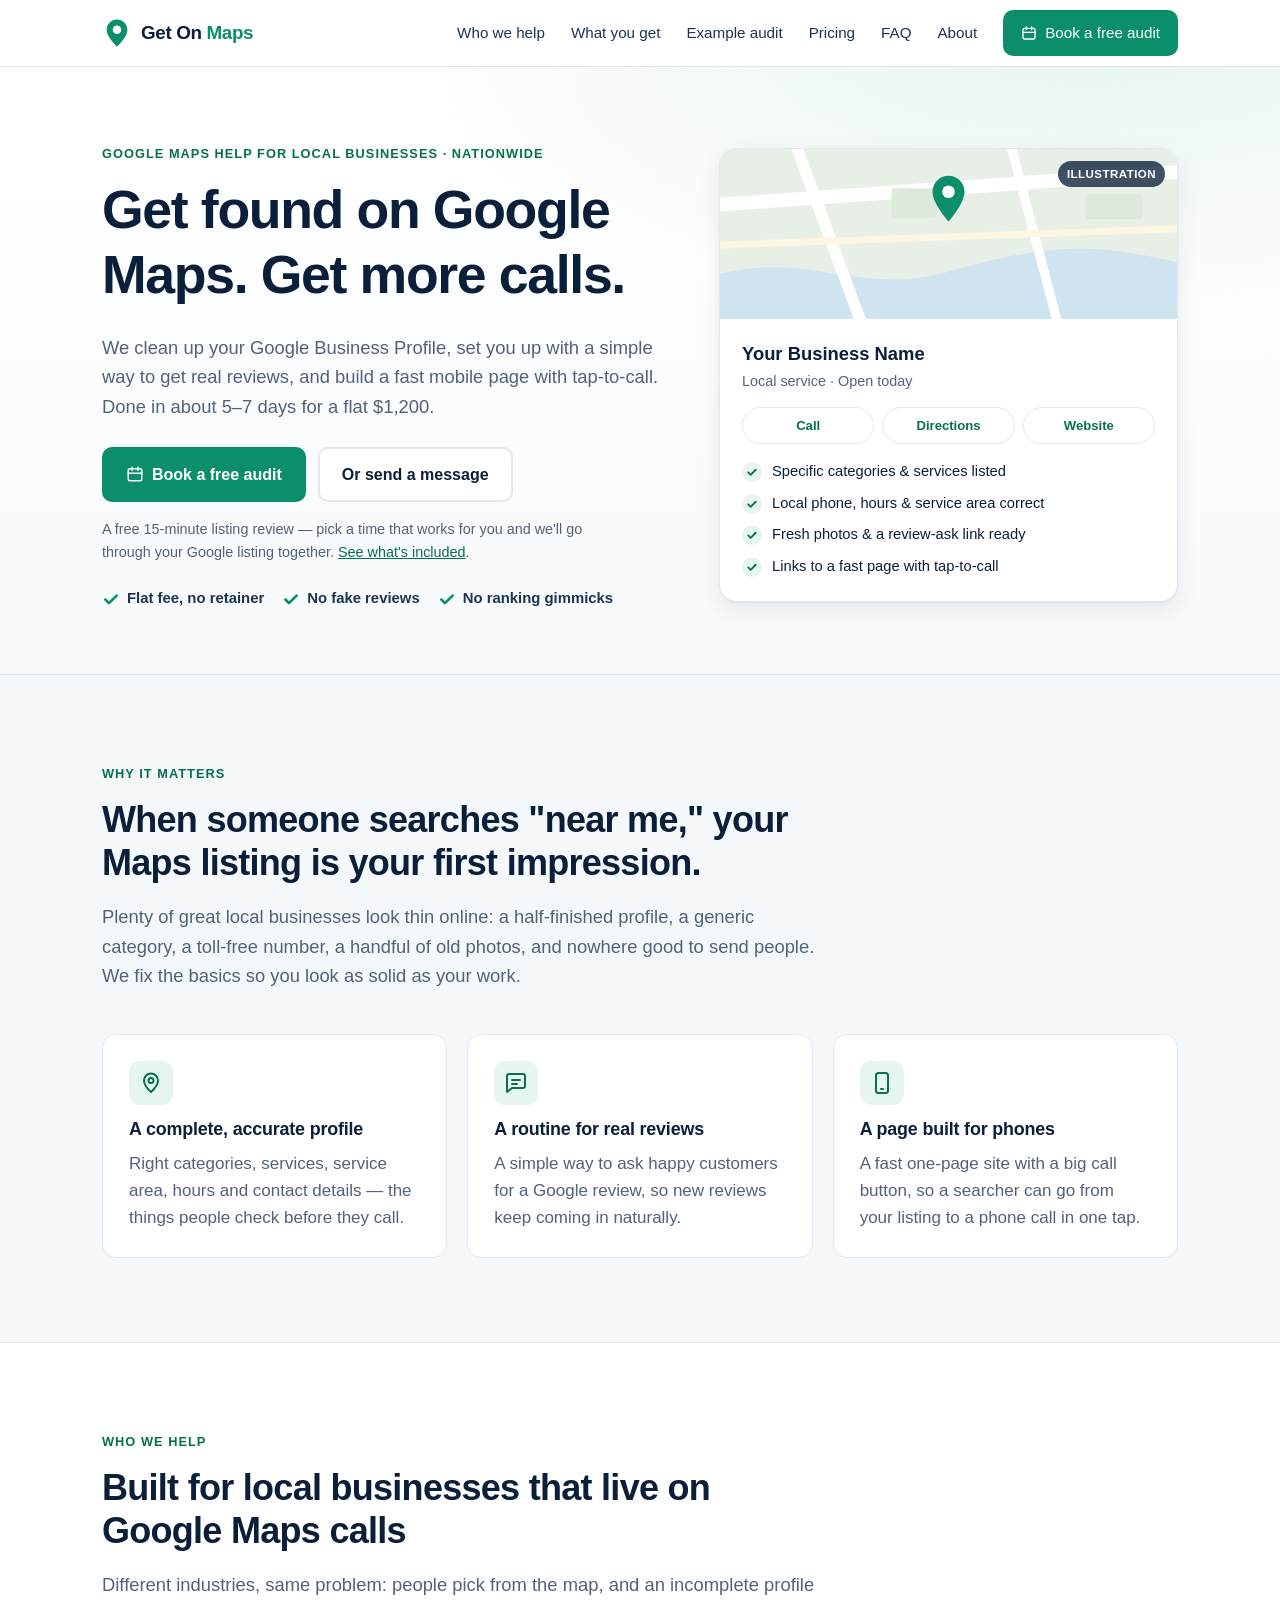
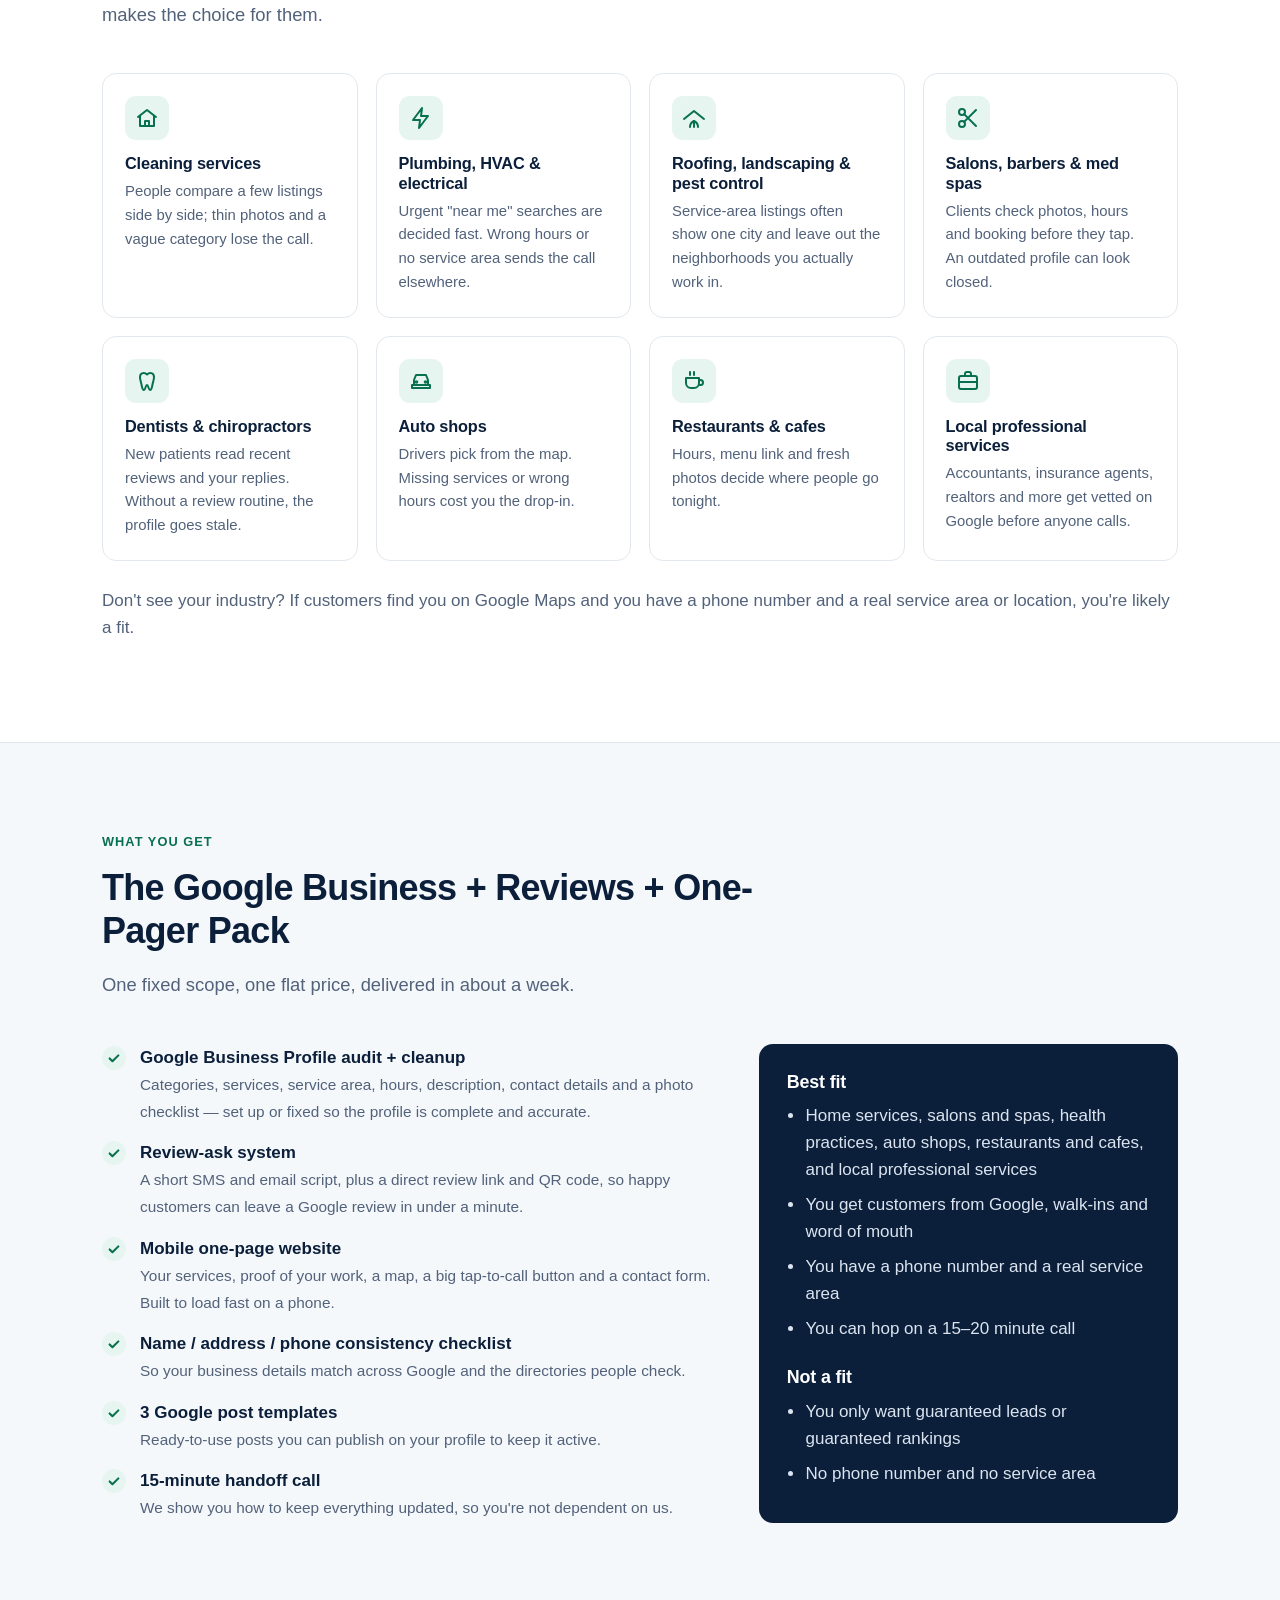
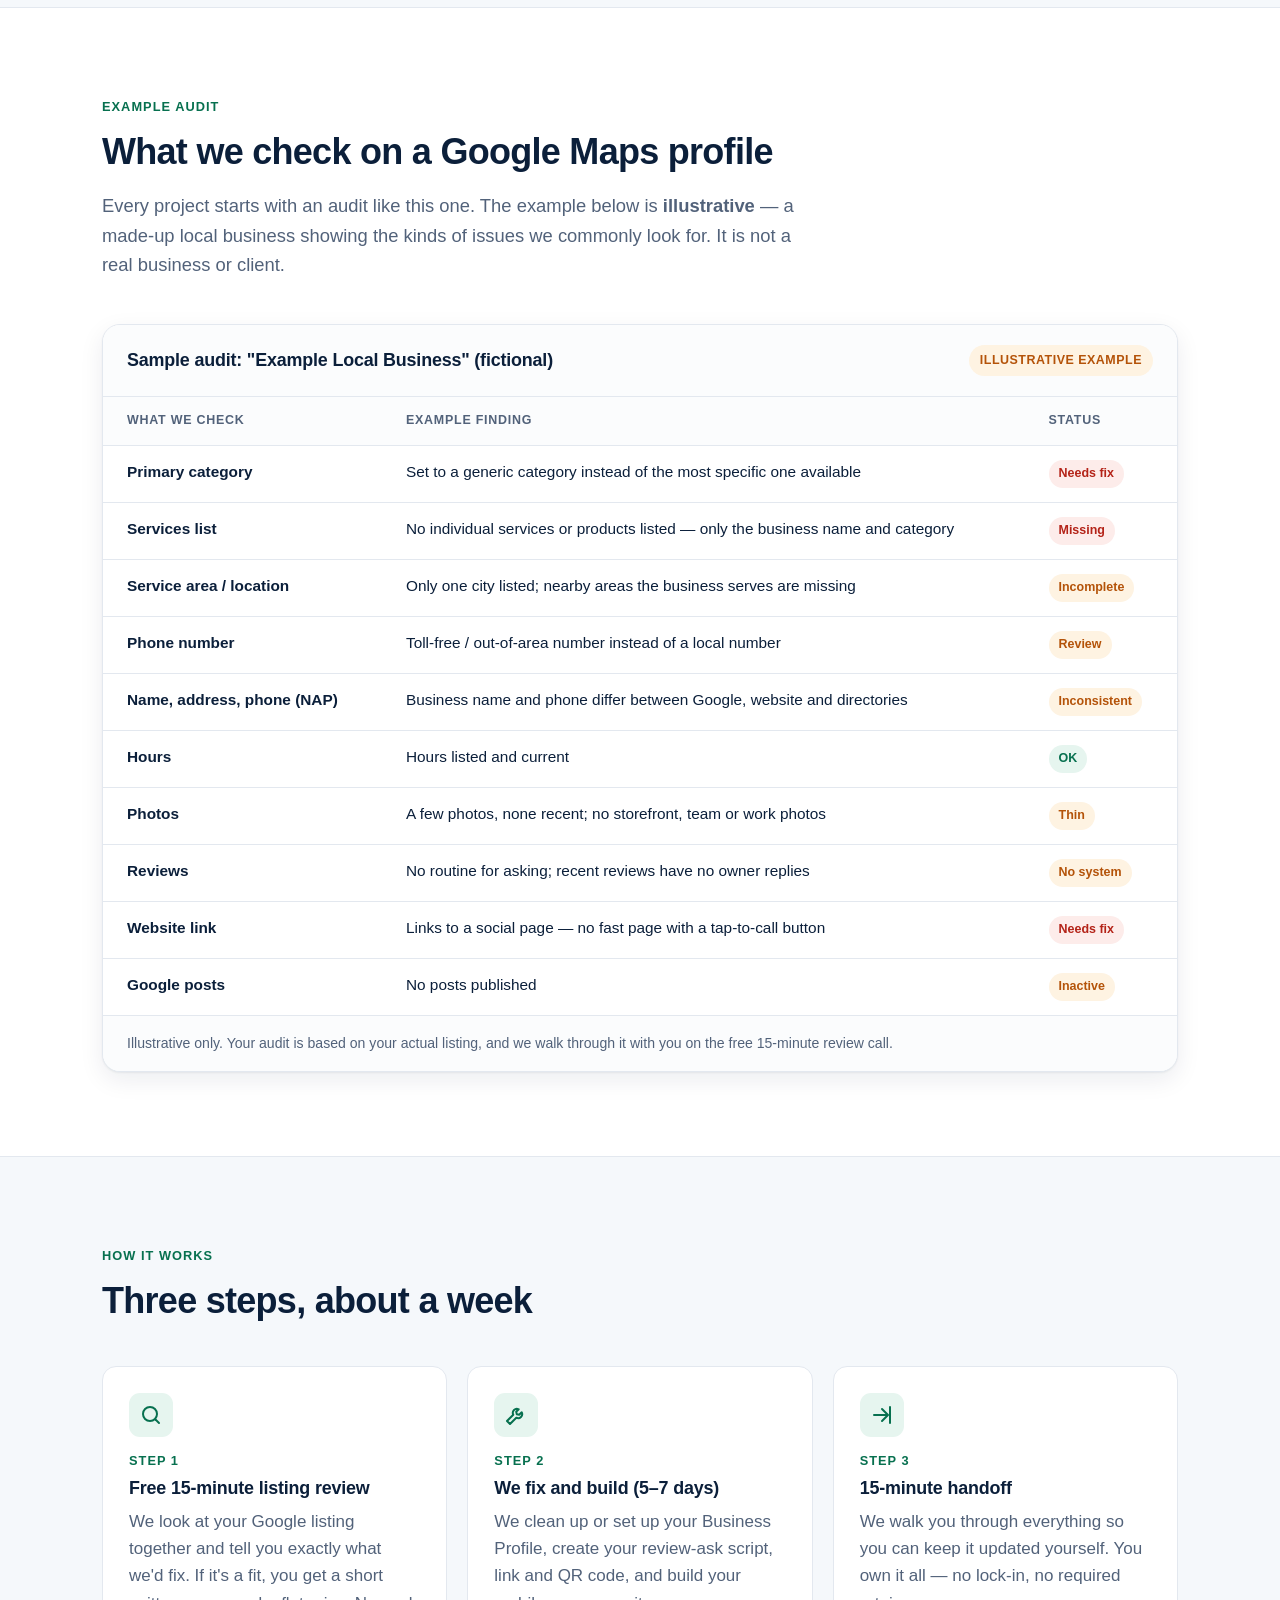
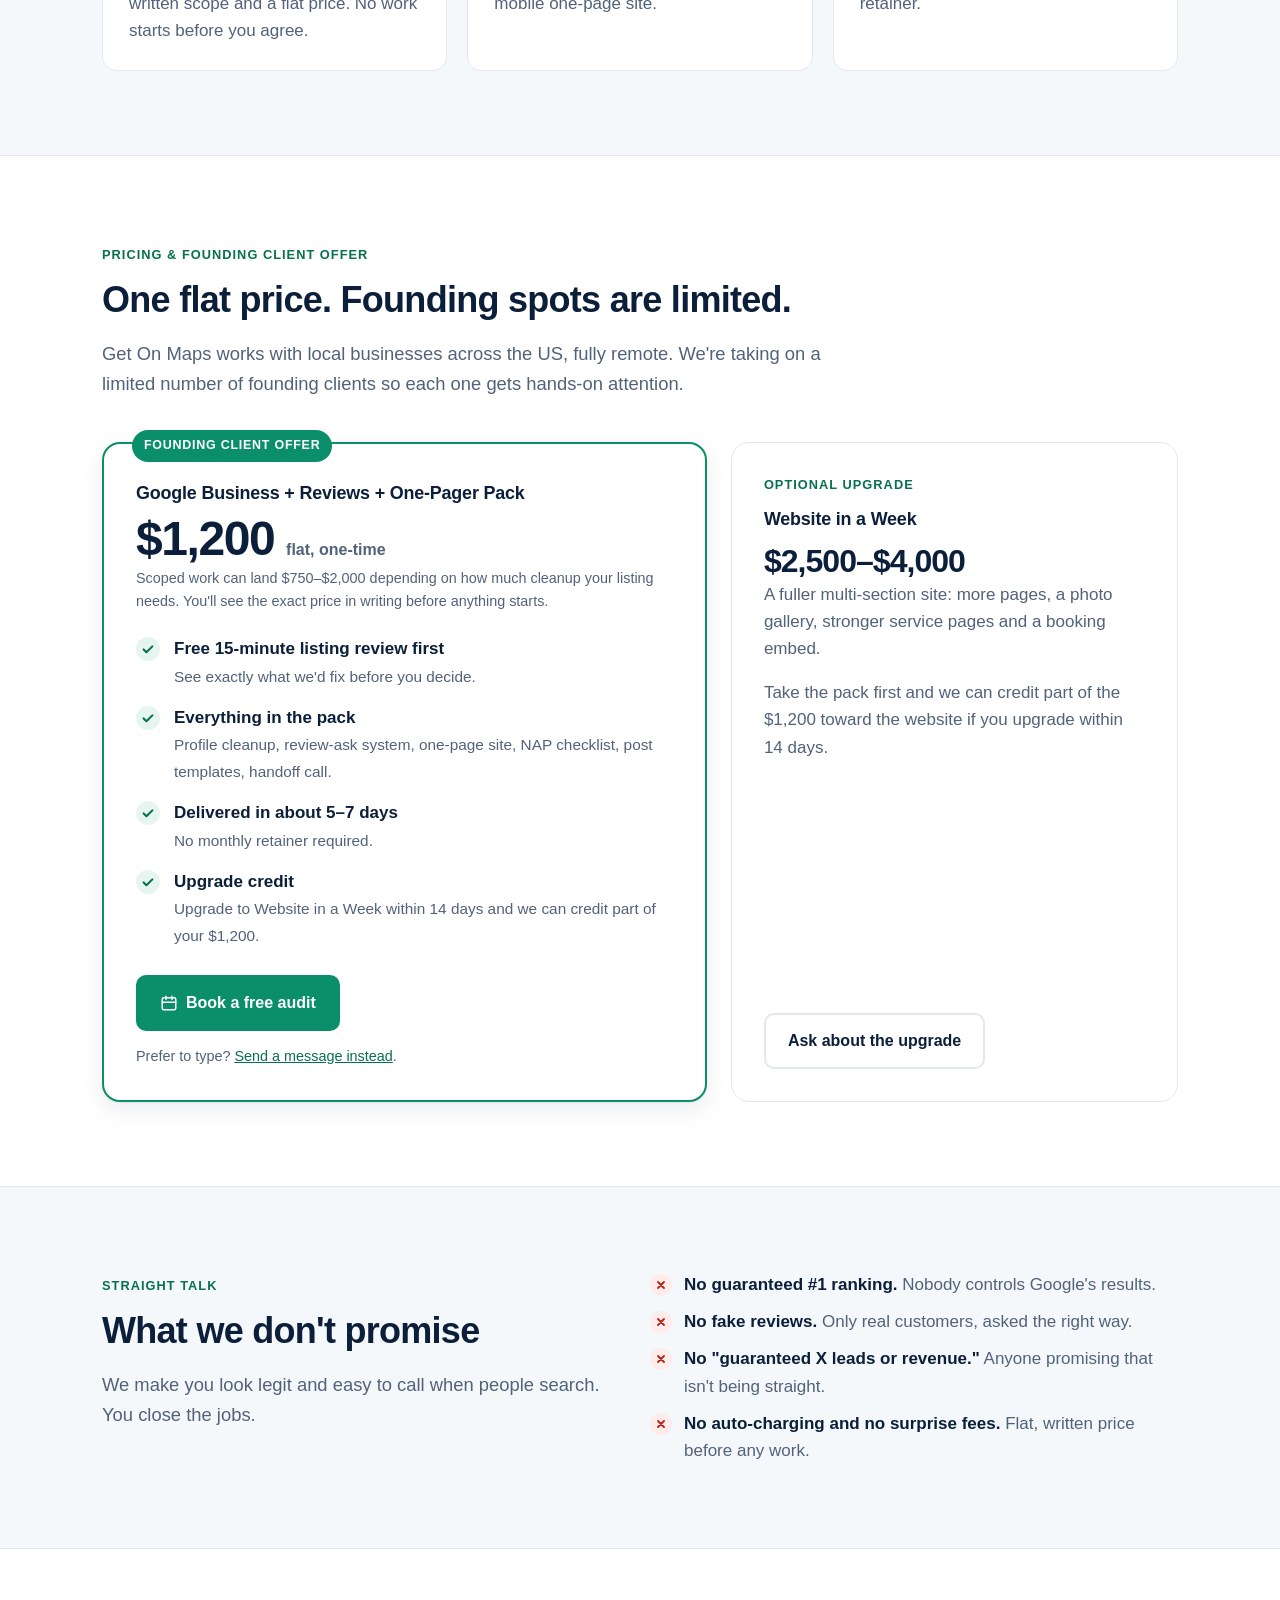
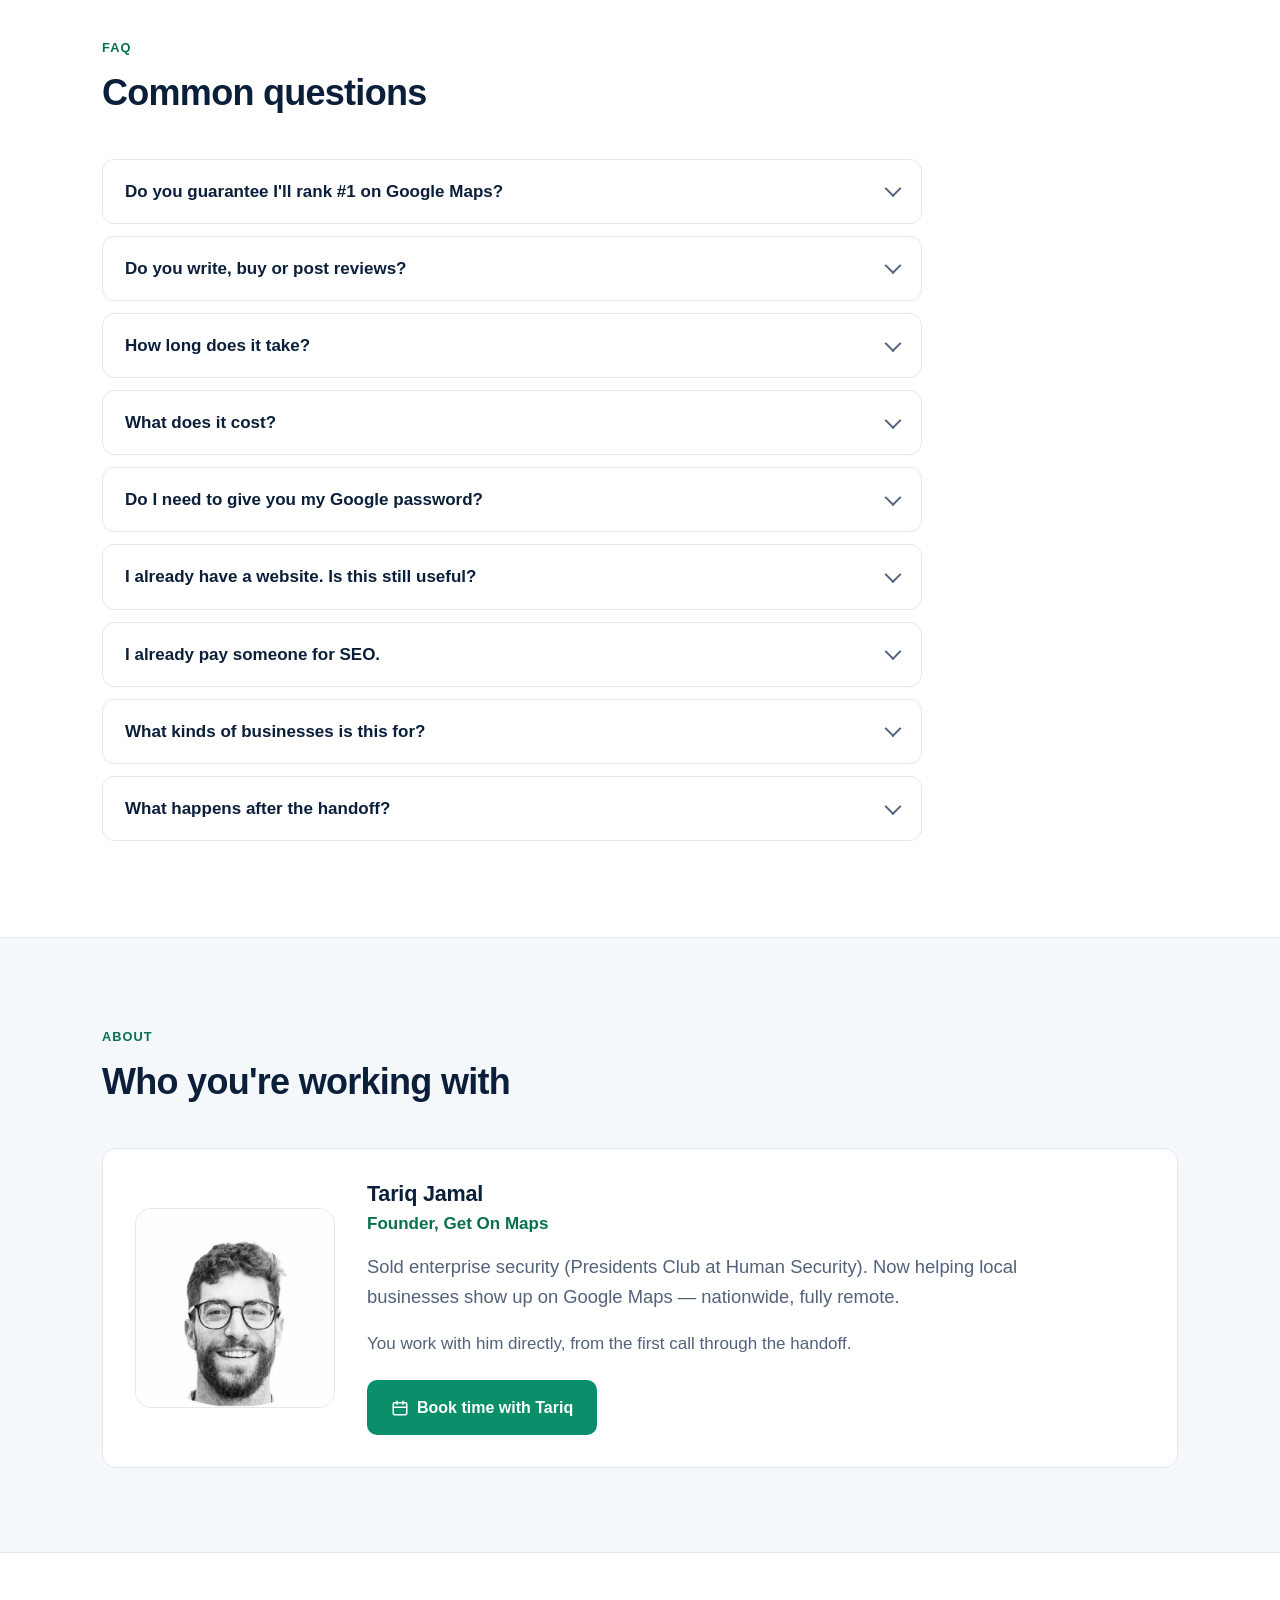
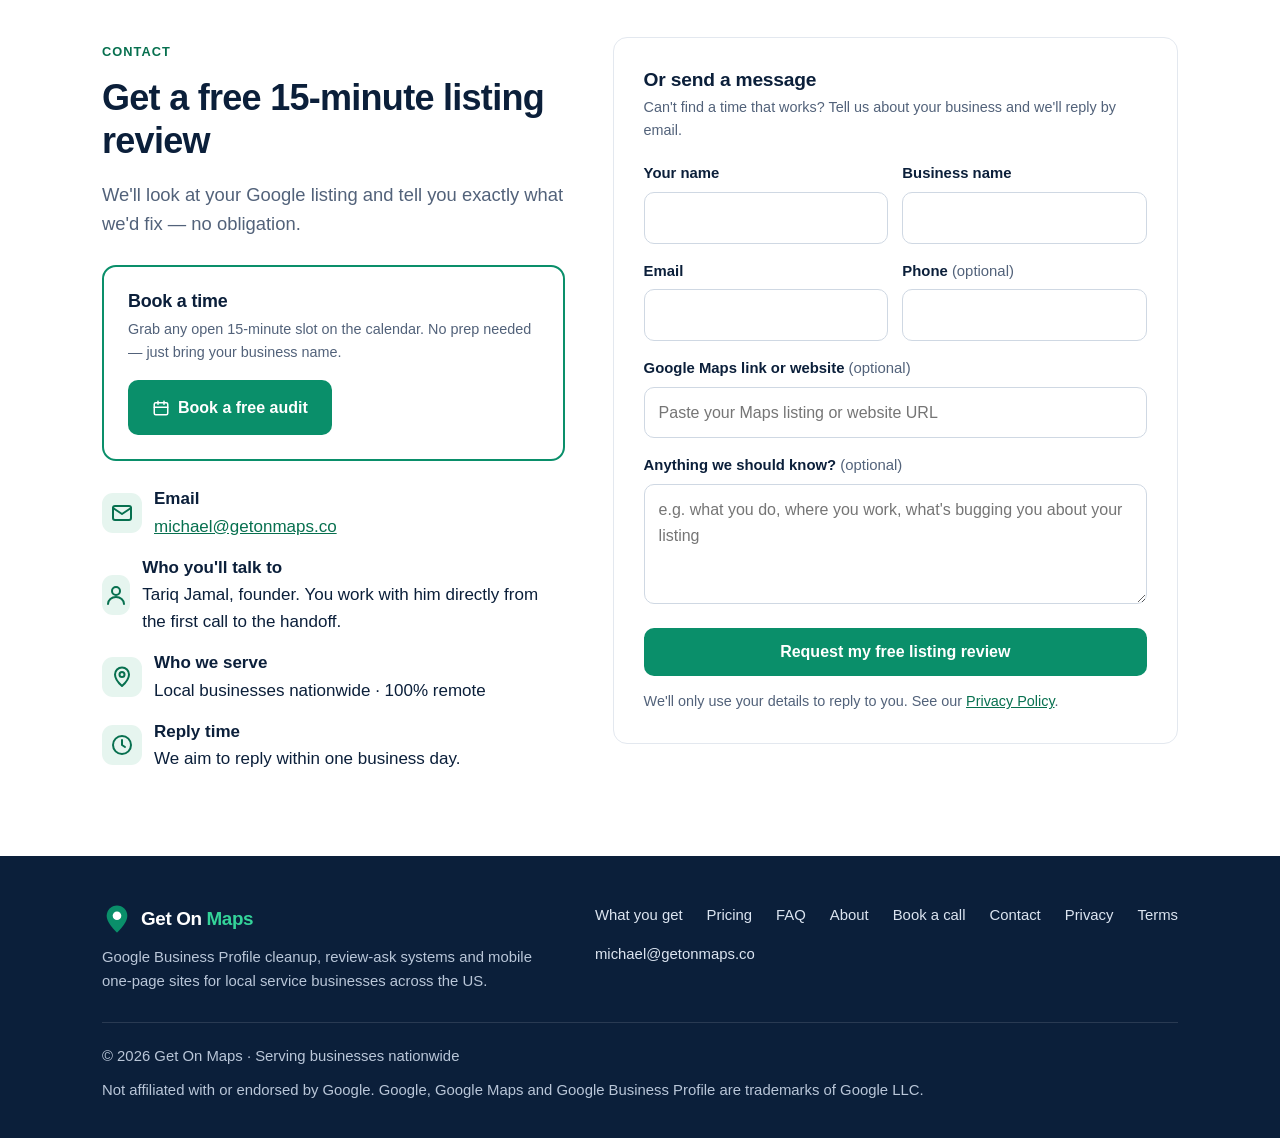
==== commit d8be315d: "Add Cal.com booking CTAs and a founder section to the homepage Booking links to https://cal.com/geto" ====
--- a/index.html
+++ b/index.html
@@ -26,7 +26,7 @@
 <meta name="twitter:description" content="Google Business Profile cleanup, a review-ask system and a mobile one-page site with tap-to-call for local businesses — home services, salons, dental, auto, restaurants and more. Flat $1,200, about 5–7 days.">
 <meta name="twitter:image" content="https://getonmaps.co/og-image.png">
 <link rel="stylesheet" href="/styles.css">
-<script type="application/ld+json">{"@context": "https://schema.org", "@graph": [{"@type": "ProfessionalService", "@id": "https://getonmaps.co/#business", "name": "Get On Maps", "url": "https://getonmaps.co/", "logo": "https://getonmaps.co/logo.svg", "image": "https://getonmaps.co/og-image.png", "email": "michael@getonmaps.co", "description": "Google Business Profile cleanup, review-ask system and a mobile one-page website for local businesses that get customers from Google Maps. Flat-fee pack delivered in about 5–7 days.", "audience": {"@type": "BusinessAudience", "audienceType": "Local businesses (home services, beauty and wellness, health practices, auto shops, restaurants and cafes, professional services)"}, "knowsAbout": ["Google Business Profile", "Google Maps", "Local SEO", "Online reviews"], "address": {"@type": "PostalAddress", "addressCountry": "US"}, "areaServed": {"@type": "Country", "name": "United States"}, "priceRange": "$750–$2,000", "founder": {"@type": "Person", "name": "Michael T. Jamal"}, "makesOffer": [{"@type": "Offer", "name": "Google Business + Reviews + One-Pager Pack", "price": "1200", "priceCurrency": "USD", "description": "Google Business Profile audit and cleanup, review-ask system, mobile one-page site, NAP consistency checklist, 3 Google post templates, 15-minute handoff call."}, {"@type": "Offer", "name": "Website in a Week", "priceSpecification": {"@type": "PriceSpecification", "minPrice": "2500", "maxPrice": "4000", "priceCurrency": "USD"}}]}, {"@type": "WebSite", "@id": "https://getonmaps.co/#website", "url": "https://getonmaps.co/", "name": "Get On Maps", "publisher": {"@id": "https://getonmaps.co/#business"}}]}</script>
+<script type="application/ld+json">{"@context": "https://schema.org", "@graph": [{"@type": "ProfessionalService", "@id": "https://getonmaps.co/#business", "name": "Get On Maps", "url": "https://getonmaps.co/", "logo": "https://getonmaps.co/logo.svg", "image": "https://getonmaps.co/og-image.png", "email": "michael@getonmaps.co", "description": "Google Business Profile cleanup, review-ask system and a mobile one-page website for local businesses that get customers from Google Maps. Flat-fee pack delivered in about 5–7 days.", "audience": {"@type": "BusinessAudience", "audienceType": "Local businesses (home services, beauty and wellness, health practices, auto shops, restaurants and cafes, professional services)"}, "knowsAbout": ["Google Business Profile", "Google Maps", "Local SEO", "Online reviews"], "address": {"@type": "PostalAddress", "addressCountry": "US"}, "areaServed": {"@type": "Country", "name": "United States"}, "priceRange": "$750–$2,000", "founder": {"@type": "Person", "name": "Tariq Jamal", "jobTitle": "Founder", "image": "https://getonmaps.co/tariq.jpg"}, "makesOffer": [{"@type": "Offer", "name": "Google Business + Reviews + One-Pager Pack", "price": "1200", "priceCurrency": "USD", "description": "Google Business Profile audit and cleanup, review-ask system, mobile one-page site, NAP consistency checklist, 3 Google post templates, 15-minute handoff call."}, {"@type": "Offer", "name": "Website in a Week", "priceSpecification": {"@type": "PriceSpecification", "minPrice": "2500", "maxPrice": "4000", "priceCurrency": "USD"}}]}, {"@type": "WebSite", "@id": "https://getonmaps.co/#website", "url": "https://getonmaps.co/", "name": "Get On Maps", "publisher": {"@id": "https://getonmaps.co/#business"}}]}</script>
 <script type="application/ld+json">{"@context": "https://schema.org", "@type": "FAQPage", "mainEntity": [{"@type": "Question", "name": "Do you guarantee I'll rank #1 on Google Maps?", "acceptedAnswer": {"@type": "Answer", "text": "No. Nobody controls Google's rankings, and anyone who guarantees a position, a number of reviews or a number of leads isn't being straight with you. What we do is make your profile complete, accurate and easy to act on — so when people find you, you look legit and they can call in one tap."}}, {"@type": "Question", "name": "Do you write, buy or post reviews?", "acceptedAnswer": {"@type": "Answer", "text": "Never. Fake or incentivized reviews break Google's rules and can get a profile suspended. We give you a simple, compliant way to ask real customers for a review — a short text/email script plus a direct link and QR code."}}, {"@type": "Question", "name": "How long does it take?", "acceptedAnswer": {"@type": "Answer", "text": "About 5–7 days from kickoff for the standard pack. If your profile needs verification or has ownership issues, Google's own processes can add time — we'll tell you up front if that's the case."}}, {"@type": "Question", "name": "What does it cost?", "acceptedAnswer": {"@type": "Answer", "text": "The standard pack is a flat $1,200. Depending on how much cleanup your listing needs, scoped work can land between $750 and $2,000 — you'll see the exact price in writing before anything starts. No monthly retainer is required."}}, {"@type": "Question", "name": "Do I need to give you my Google password?", "acceptedAnswer": {"@type": "Answer", "text": "No. You stay the owner of your Business Profile and everything we build. We'll agree on the simplest way to get the access we need on the free review call, and the 15-minute handoff shows you how to run it yourself afterward."}}, {"@type": "Question", "name": "I already have a website. Is this still useful?", "acceptedAnswer": {"@type": "Answer", "text": "Often, yes. We make your Google profile and reviews match your site. If your current site is slow or hard to use on a phone, the one-page site gives people a fast page with a big call button — you decide which one your profile links to."}}, {"@type": "Question", "name": "I already pay someone for SEO.", "acceptedAnswer": {"@type": "Answer", "text": "That's fine — we don't replace them. The pack covers the practical pieces a lot of SEO work skips: a clean profile, a review-ask routine and a simple page built to get calls."}}, {"@type": "Question", "name": "What kinds of businesses is this for?", "acceptedAnswer": {"@type": "Answer", "text": "Any local business that gets customers from Google Maps: home services like cleaning, plumbing, HVAC, roofing, landscaping, pest control and electrical; salons, barbers and med spas; dentists and chiropractors; auto shops; restaurants and cafes; and local professional services. If you have a phone number and a real service area or location, you're likely a fit."}}, {"@type": "Question", "name": "What happens after the handoff?", "acceptedAnswer": {"@type": "Answer", "text": "You own everything: the profile, the page and the review-ask templates. The 15-minute handoff call shows you how to keep it updated yourself. If you later want a fuller site, there's an optional Website in a Week upgrade."}}]}</script>
 </head>
 <body>
@@ -40,7 +40,8 @@
       <a href="#audit">Example audit</a>
       <a href="#pricing">Pricing</a>
       <a href="#faq">FAQ</a>
-      <a class="btn btn-primary btn-sm" href="#contact">Free listing review</a>
+      <a href="#founder">About</a>
+      <a class="btn btn-primary btn-sm" href="https://cal.com/getonmaps" target="_blank" rel="noopener"><svg viewBox="0 0 24 24" fill="none" stroke="currentColor" stroke-width="2" stroke-linecap="round" stroke-linejoin="round" aria-hidden="true"><rect x="3" y="5" width="18" height="16" rx="2"/><path d="M8 3v4M16 3v4M3 11h18"/></svg>Book a free audit</a>
     </nav>
   </div>
 </header>
@@ -53,9 +54,10 @@
       <h1 id="hero-title">Get found on Google Maps. Get more calls.</h1>
       <p class="lead">We clean up your Google Business Profile, set you up with a simple way to get real reviews, and build a fast mobile page with tap-to-call. Done in about 5–7 days for a flat $1,200.</p>
       <div class="cta-row">
-        <a class="btn btn-primary" href="#contact">Get a free listing review</a>
-        <a class="btn btn-ghost" href="#included">See what's included</a>
-      </div>
+        <a class="btn btn-primary" href="https://cal.com/getonmaps" target="_blank" rel="noopener"><svg viewBox="0 0 24 24" fill="none" stroke="currentColor" stroke-width="2" stroke-linecap="round" stroke-linejoin="round" aria-hidden="true"><rect x="3" y="5" width="18" height="16" rx="2"/><path d="M8 3v4M16 3v4M3 11h18"/></svg>Book a free audit</a>
+        <a class="btn btn-ghost" href="#contact">Or send a message</a>
+      </div>
+      <p class="small muted cta-note">A free 15-minute listing review — pick a time that works for you and we'll go through your Google listing together. <a href="#included">See what's included</a>.</p>
       <ul class="pills">
         <li><svg viewBox="0 0 16 16" aria-hidden="true"><path fill="none" stroke="currentColor" stroke-width="2.4" stroke-linecap="round" stroke-linejoin="round" d="M3 8.5l3.2 3.2L13 5"/></svg>Flat fee, no retainer</li>
         <li><svg viewBox="0 0 16 16" aria-hidden="true"><path fill="none" stroke="currentColor" stroke-width="2.4" stroke-linecap="round" stroke-linejoin="round" d="M3 8.5l3.2 3.2L13 5"/></svg>No fake reviews</li>
@@ -223,7 +225,8 @@
           <li><span class="tick"><svg viewBox="0 0 16 16" aria-hidden="true"><path fill="none" stroke="currentColor" stroke-width="2.4" stroke-linecap="round" stroke-linejoin="round" d="M3 8.5l3.2 3.2L13 5"/></svg></span><div><strong>Delivered in about 5–7 days</strong><span class="d">No monthly retainer required.</span></div></li>
           <li><span class="tick"><svg viewBox="0 0 16 16" aria-hidden="true"><path fill="none" stroke="currentColor" stroke-width="2.4" stroke-linecap="round" stroke-linejoin="round" d="M3 8.5l3.2 3.2L13 5"/></svg></span><div><strong>Upgrade credit</strong><span class="d">Upgrade to Website in a Week within 14 days and we can credit part of your $1,200.</span></div></li>
         </ul>
-        <a class="btn btn-primary" href="#contact">Claim a founding spot</a>
+        <a class="btn btn-primary" href="https://cal.com/getonmaps" target="_blank" rel="noopener"><svg viewBox="0 0 24 24" fill="none" stroke="currentColor" stroke-width="2" stroke-linecap="round" stroke-linejoin="round" aria-hidden="true"><rect x="3" y="5" width="18" height="16" rx="2"/><path d="M8 3v4M16 3v4M3 11h18"/></svg>Book a free audit</a>
+        <p class="small muted" style="margin:14px 0 0">Prefer to type? <a href="#contact">Send a message instead</a>.</p>
       </div>
       <div class="upsell">
         <span class="eyebrow">Optional upgrade</span>
@@ -275,22 +278,51 @@
   </div>
 </section>
 
-<section class="alt" id="contact" aria-labelledby="contact-title">
+<section class="alt" id="founder" aria-labelledby="founder-title">
+  <div class="wrap">
+    <div class="section-head">
+      <span class="eyebrow">About</span>
+      <h2 id="founder-title">Who you're working with</h2>
+    </div>
+    <div class="card founder">
+      <img class="founder-photo" src="/tariq.jpg" width="540" height="540" alt="Tariq Jamal, founder of Get On Maps" loading="lazy" decoding="async">
+      <div class="founder-body">
+        <h3>Tariq Jamal</h3>
+        <p class="founder-role">Founder, Get On Maps</p>
+        <p class="lead">Sold enterprise security (Presidents Club at Human Security). Now helping local businesses show up on Google Maps — nationwide, fully remote.</p>
+        <p class="muted">You work with him directly, from the first call through the handoff.</p>
+        <a class="btn btn-primary" href="https://cal.com/getonmaps" target="_blank" rel="noopener"><svg viewBox="0 0 24 24" fill="none" stroke="currentColor" stroke-width="2" stroke-linecap="round" stroke-linejoin="round" aria-hidden="true"><rect x="3" y="5" width="18" height="16" rx="2"/><path d="M8 3v4M16 3v4M3 11h18"/></svg>Book time with Tariq</a>
+      </div>
+    </div>
+  </div>
+</section>
+
+<section id="contact" aria-labelledby="contact-title">
   <div class="wrap contact">
     <div>
       <span class="eyebrow">Contact</span>
       <h2 id="contact-title">Get a free 15-minute listing review</h2>
-      <p class="lead">Tell us about your business and we'll look at your Google listing and tell you exactly what we'd fix — no obligation.</p>
+      <p class="lead">We'll look at your Google listing and tell you exactly what we'd fix — no obligation.</p>
+      <div class="booking">
+        <h3>Book a time</h3>
+        <p class="muted small">Grab any open 15-minute slot on the calendar. No prep needed — just bring your business name.</p>
+        <a class="btn btn-primary" href="https://cal.com/getonmaps" target="_blank" rel="noopener"><svg viewBox="0 0 24 24" fill="none" stroke="currentColor" stroke-width="2" stroke-linecap="round" stroke-linejoin="round" aria-hidden="true"><rect x="3" y="5" width="18" height="16" rx="2"/><path d="M8 3v4M16 3v4M3 11h18"/></svg>Book a free audit</a>
+      </div>
       <ul class="contact-points">
         <li><span class="icon"><svg viewBox="0 0 24 24" fill="none" stroke="currentColor" stroke-width="2" stroke-linecap="round" stroke-linejoin="round" aria-hidden="true"><rect x="3" y="5" width="18" height="14" rx="2"/><path d="M3 7l9 6 9-6"/></svg></span><div><strong>Email</strong><br><a href="mailto:michael@getonmaps.co?subject=Free%20listing%20review">michael@getonmaps.co</a></div></li>
-        <li><span class="icon"><svg viewBox="0 0 24 24" fill="none" stroke="currentColor" stroke-width="2" stroke-linecap="round" stroke-linejoin="round" aria-hidden="true"><circle cx="12" cy="8" r="4"/><path d="M4 21c0-4 3.6-7 8-7s8 3 8 7"/></svg></span><div><strong>Who you'll talk to</strong><br>Michael T. Jamal, founder. You work with him directly from the first call to the handoff.</div></li>
+        <li><span class="icon"><svg viewBox="0 0 24 24" fill="none" stroke="currentColor" stroke-width="2" stroke-linecap="round" stroke-linejoin="round" aria-hidden="true"><circle cx="12" cy="8" r="4"/><path d="M4 21c0-4 3.6-7 8-7s8 3 8 7"/></svg></span><div><strong>Who you'll talk to</strong><br>Tariq Jamal, founder. You work with him directly from the first call to the handoff.</div></li>
         <li><span class="icon"><svg viewBox="0 0 24 24" fill="none" stroke="currentColor" stroke-width="2" stroke-linecap="round" stroke-linejoin="round" aria-hidden="true"><path d="M12 21s-7-6.2-7-11.5a7 7 0 0 1 14 0C19 14.8 12 21 12 21z"/><circle cx="12" cy="9.5" r="2.5"/></svg></span><div><strong>Who we serve</strong><br>Local businesses nationwide &middot; 100% remote</div></li>
         <li><span class="icon"><svg viewBox="0 0 24 24" fill="none" stroke="currentColor" stroke-width="2" stroke-linecap="round" stroke-linejoin="round" aria-hidden="true"><circle cx="12" cy="12" r="9"/><path d="M12 7v5l3 2"/></svg></span><div><strong>Reply time</strong><br>We aim to reply within one business day.</div></li>
       </ul>
     </div>
-    <form class="card" name="contact" method="POST" action="/thanks" data-netlify="true" netlify-honeypot="bot-field">
-      <input type="hidden" name="form-name" value="contact">
-      <p class="hidden"><label>Don't fill this out if you're human: <input name="bot-field" tabindex="-1" autocomplete="off"></label></p>
+    <form class="card" name="contact" method="POST" action="https://formsubmit.co/michael@getonmaps.co">
+      <h3 class="form-title">Or send a message</h3>
+      <p class="muted small" style="margin:-.2em 0 20px">Can't find a time that works? Tell us about your business and we'll reply by email.</p>
+      <input type="hidden" name="_subject" value="New Get On Maps lead (website form)">
+      <input type="hidden" name="_next" value="https://getonmaps.co/thanks">
+      <input type="hidden" name="_template" value="table">
+      <input type="hidden" name="_captcha" value="false">
+      <p class="hidden"><label>Don't fill this out if you're human: <input name="_honey" tabindex="-1" autocomplete="off"></label></p>
       <div class="row2">
         <div class="field"><label for="f-name">Your name</label><input id="f-name" name="name" type="text" autocomplete="name" required></div>
         <div class="field"><label for="f-biz">Business name</label><input id="f-biz" name="business" type="text" autocomplete="organization" required></div>
@@ -319,6 +351,8 @@
           <li><a href="#included">What you get</a></li>
           <li><a href="#pricing">Pricing</a></li>
           <li><a href="#faq">FAQ</a></li>
+          <li><a href="#founder">About</a></li>
+          <li><a href="https://cal.com/getonmaps" target="_blank" rel="noopener">Book a call</a></li>
           <li><a href="#contact">Contact</a></li>
           <li><a href="/privacy">Privacy</a></li>
           <li><a href="/terms">Terms</a></li>
--- a/styles.css
+++ b/styles.css
@@ -39,14 +39,25 @@
 .btn-ghost{background:#fff;color:var(--ink);border-color:var(--line)}
 .btn-ghost:hover{border-color:var(--ink);color:var(--ink)}
 .btn-sm{padding:9px 16px;font-size:.92rem}
-.nav .btn{color:#fff}
+.btn svg{width:18px;height:18px;flex:none}
+.btn-sm svg{width:16px;height:16px}
+.nav .btn{color:#fff;white-space:nowrap}
+.brand span{white-space:nowrap}
 @media (max-width:860px){.nav a:not(.btn){display:none}}
+@media (max-width:520px){
+  .site-header .wrap{padding:0 16px;gap:10px}
+  .brand{font-size:1.05rem}
+  .brand svg{width:26px;height:26px}
+  .nav .btn{padding:9px 13px;font-size:.88rem}
+  .nav .btn svg{display:none}
+}
 
 /* hero */
 .hero{padding:72px 0 64px;background:radial-gradient(1200px 500px at 85% -10%,#e5f4ee 0,rgba(229,244,238,0) 60%),linear-gradient(#fff,#f7fafc)}
 .hero .wrap{display:grid;grid-template-columns:1.1fr .9fr;gap:56px;align-items:center}
 .hero .lead{margin-bottom:1.6rem}
-.cta-row{display:flex;flex-wrap:wrap;gap:12px;margin-bottom:1.4rem}
+.cta-row{display:flex;flex-wrap:wrap;gap:12px;margin-bottom:1rem}
+.cta-note{margin-bottom:1.4rem;max-width:34em}
 .pills{display:flex;flex-wrap:wrap;gap:8px 18px;list-style:none;padding:0;margin:0;color:var(--ink-2);font-size:.93rem;font-weight:600}
 .pills li{display:flex;align-items:center;gap:7px}
 .pills svg{width:18px;height:18px;color:var(--brand)}
@@ -144,10 +155,25 @@
 .faq details>div{padding:0 22px 18px;color:var(--ink-2)}
 .faq details>div p:last-child{margin:0}
 
+/* founder */
+.founder{display:grid;grid-template-columns:200px 1fr;gap:32px;align-items:center;padding:32px}
+.founder-photo{width:200px;height:200px;border-radius:16px;object-fit:cover;border:1px solid var(--line);background:#fff}
+.founder-body h3{font-size:1.35rem;margin-bottom:.15em}
+.founder-role{font-weight:700;color:var(--brand-dark);margin:0 0 .9em}
+.founder-body .btn{margin-top:6px}
+@media (max-width:620px){
+  .founder{grid-template-columns:1fr;gap:22px;justify-items:start}
+  .founder-photo{width:140px;height:140px}
+}
+
 /* contact */
 .contact{display:grid;grid-template-columns:.9fr 1.1fr;gap:48px;align-items:start}
 @media (max-width:900px){.contact{grid-template-columns:1fr;gap:32px}}
+.booking{background:#fff;border:2px solid var(--brand);border-radius:var(--radius);padding:24px;margin-top:26px}
+.booking h3{margin-bottom:.3em}
+.booking p{margin-bottom:16px}
 form.card{padding:30px}
+.form-title{font-size:1.2rem;margin-bottom:.4em}
 .field{margin-bottom:16px}
 .row2{display:grid;grid-template-columns:1fr 1fr;gap:14px}
 @media (max-width:560px){.row2{grid-template-columns:1fr}}
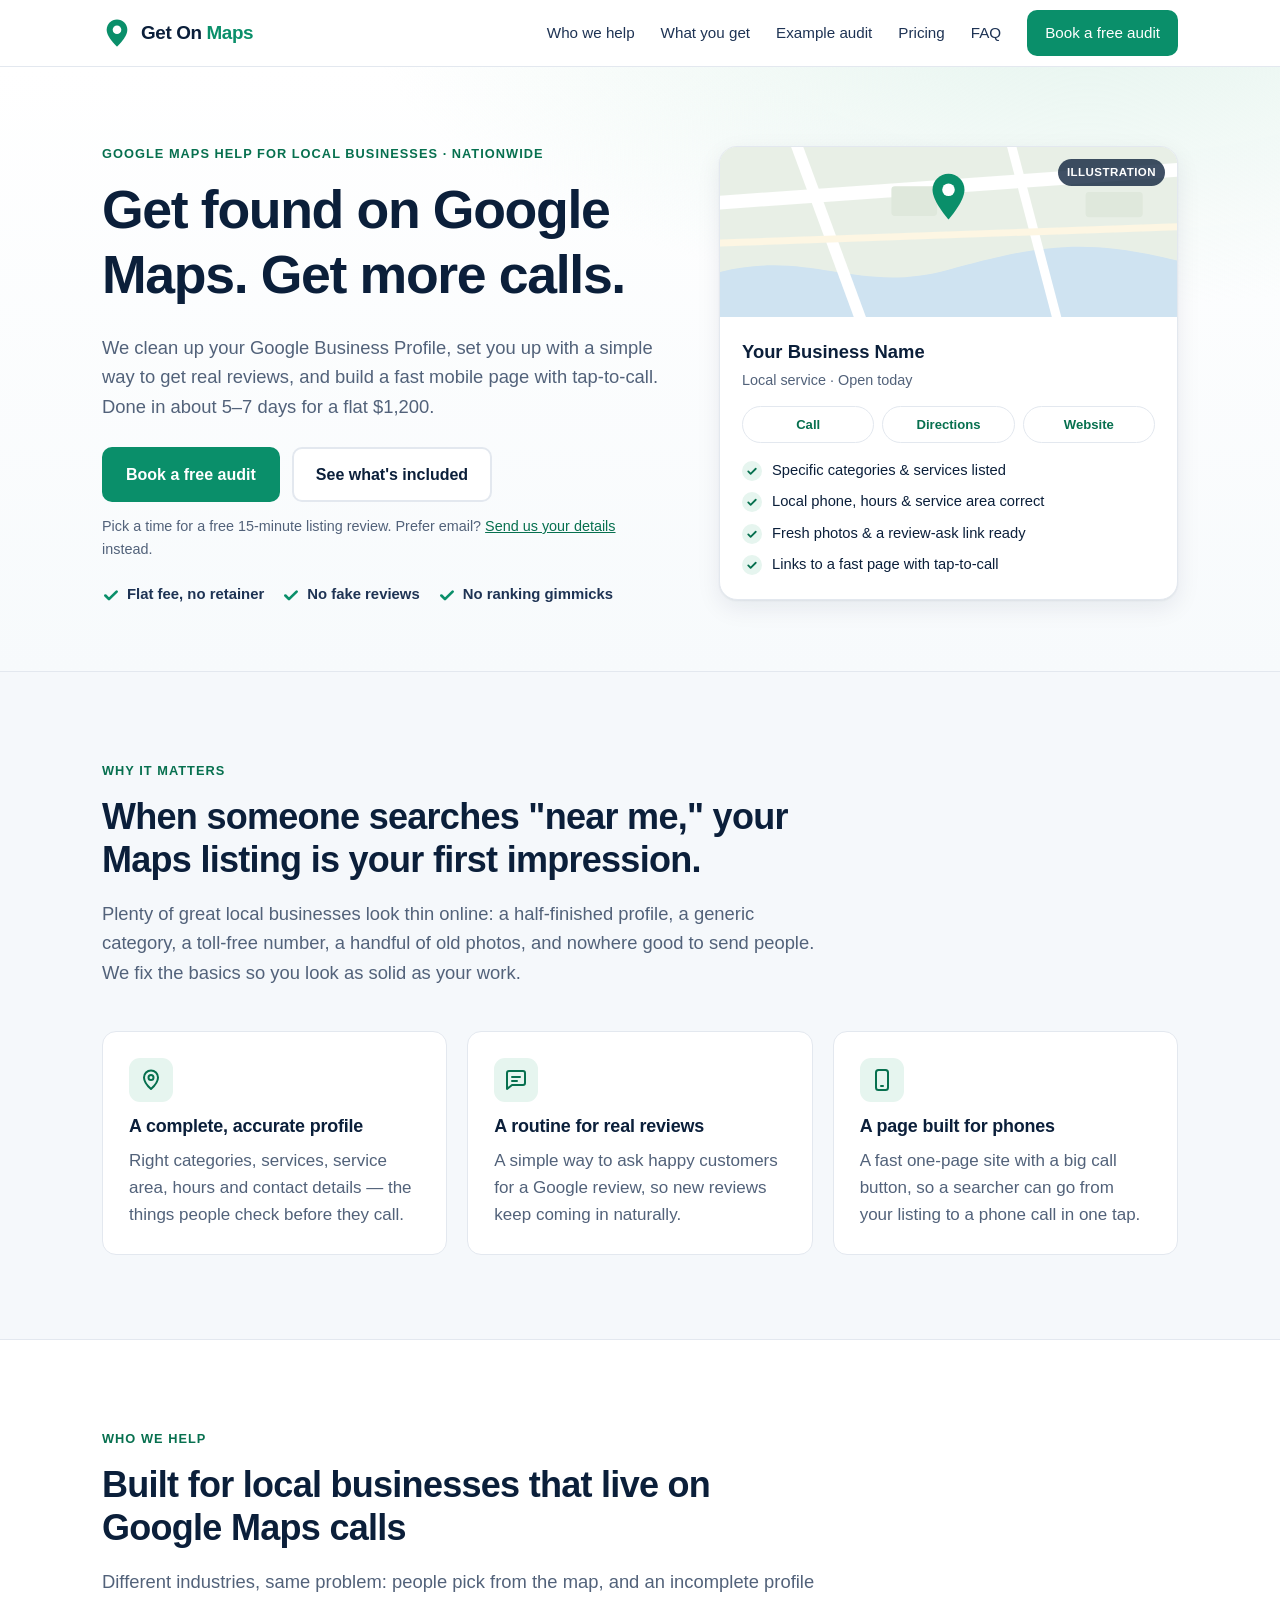
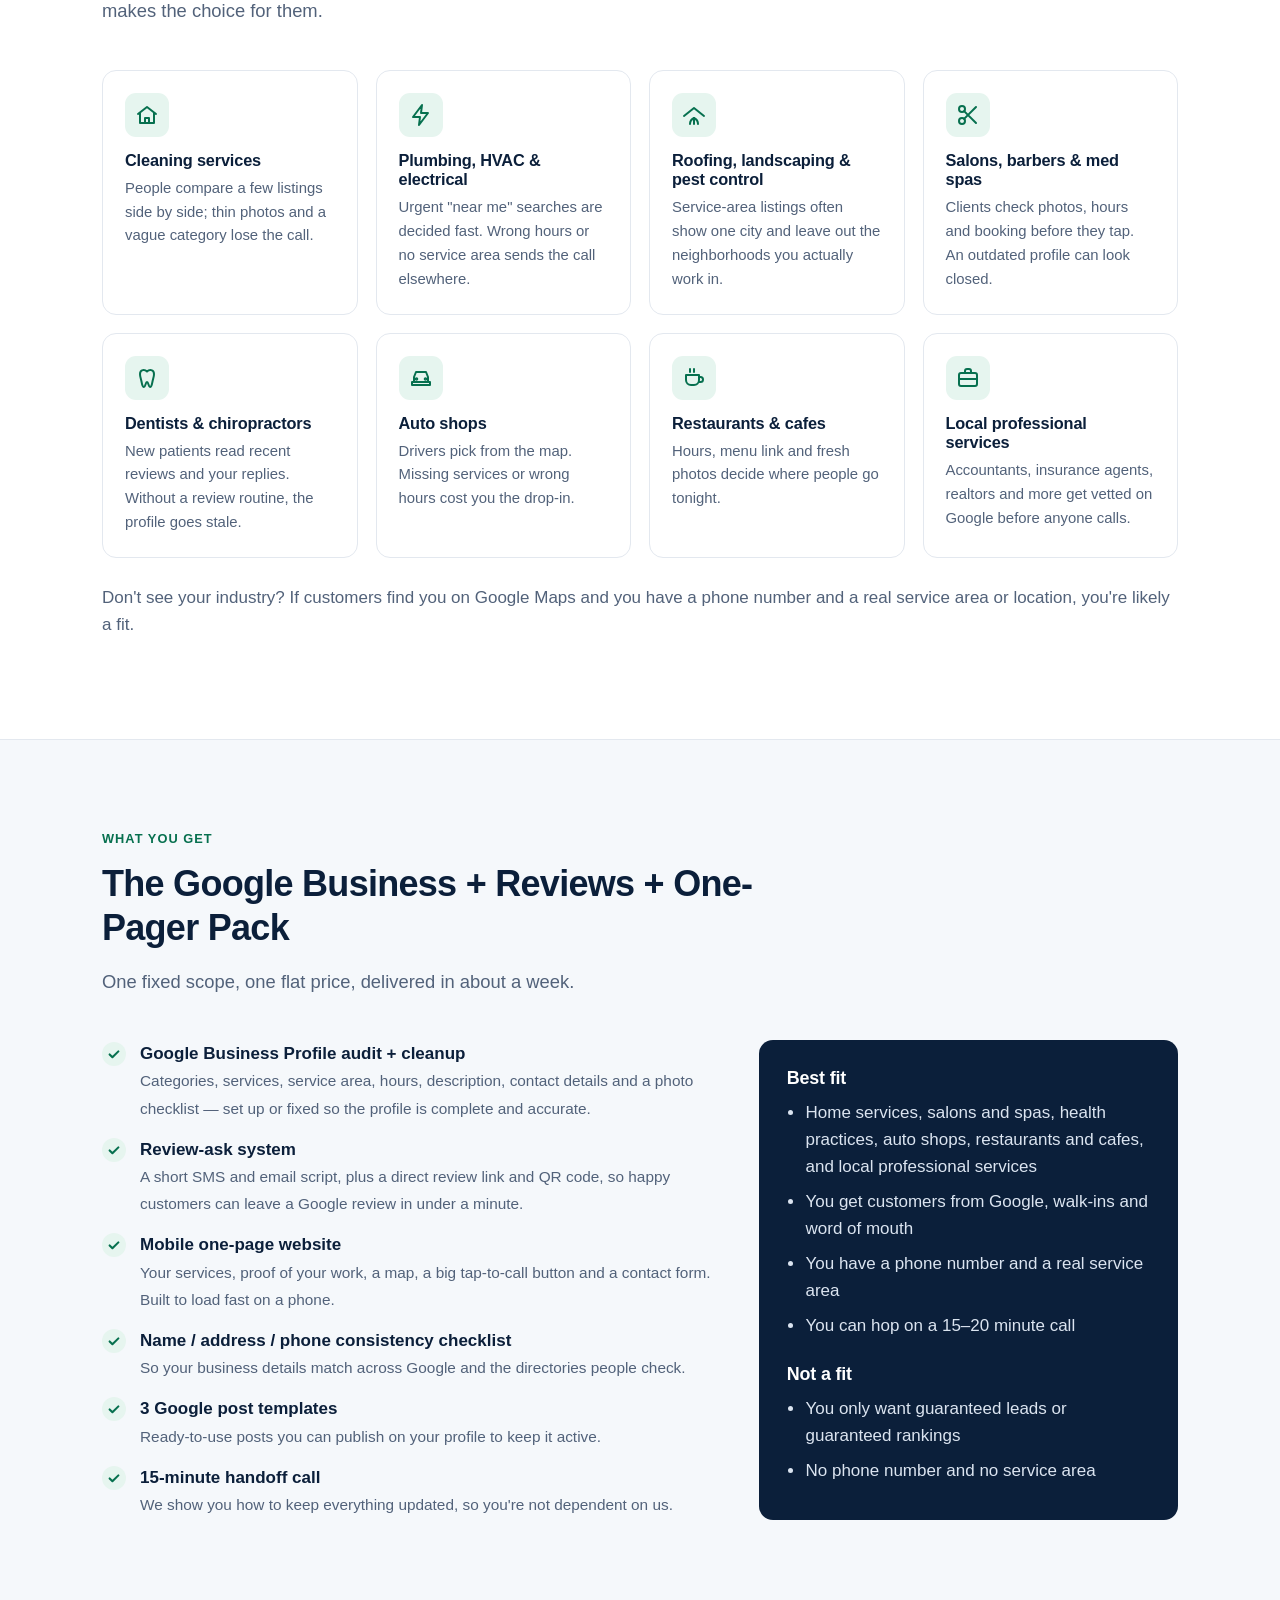
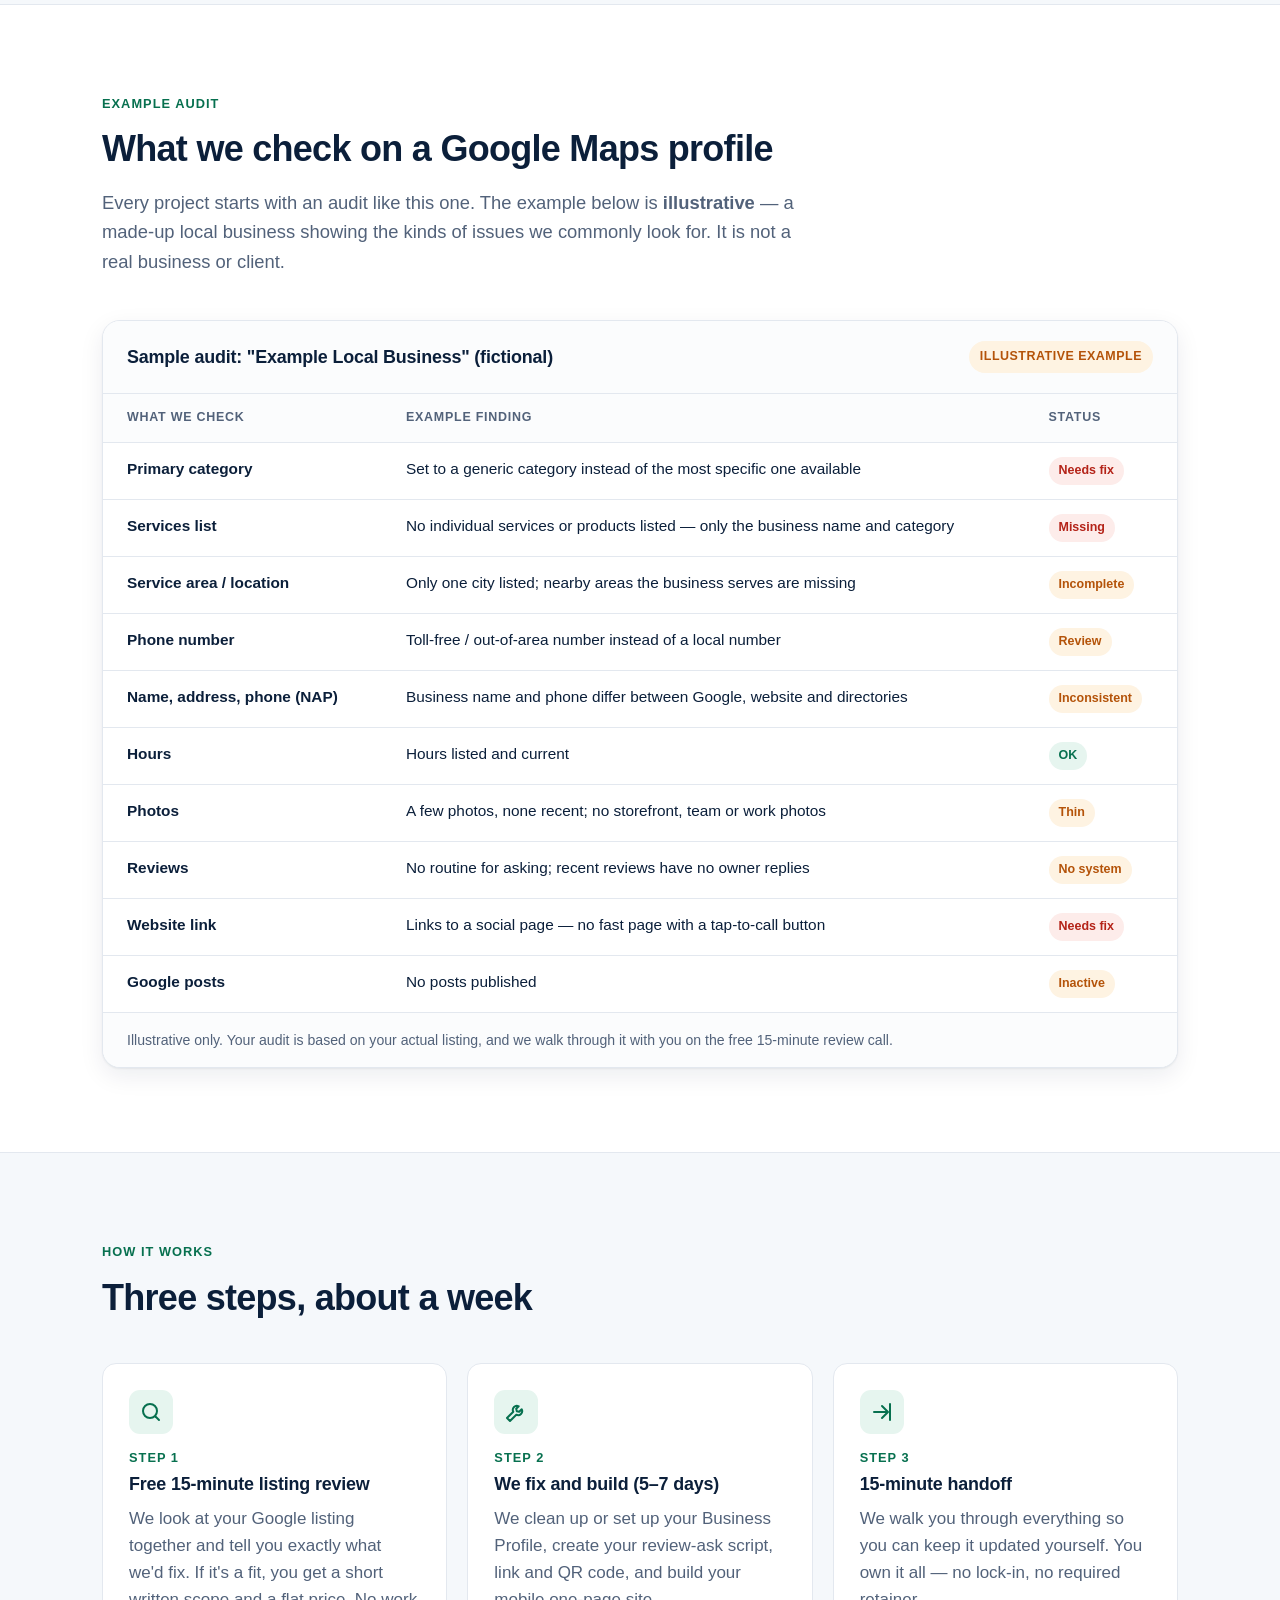
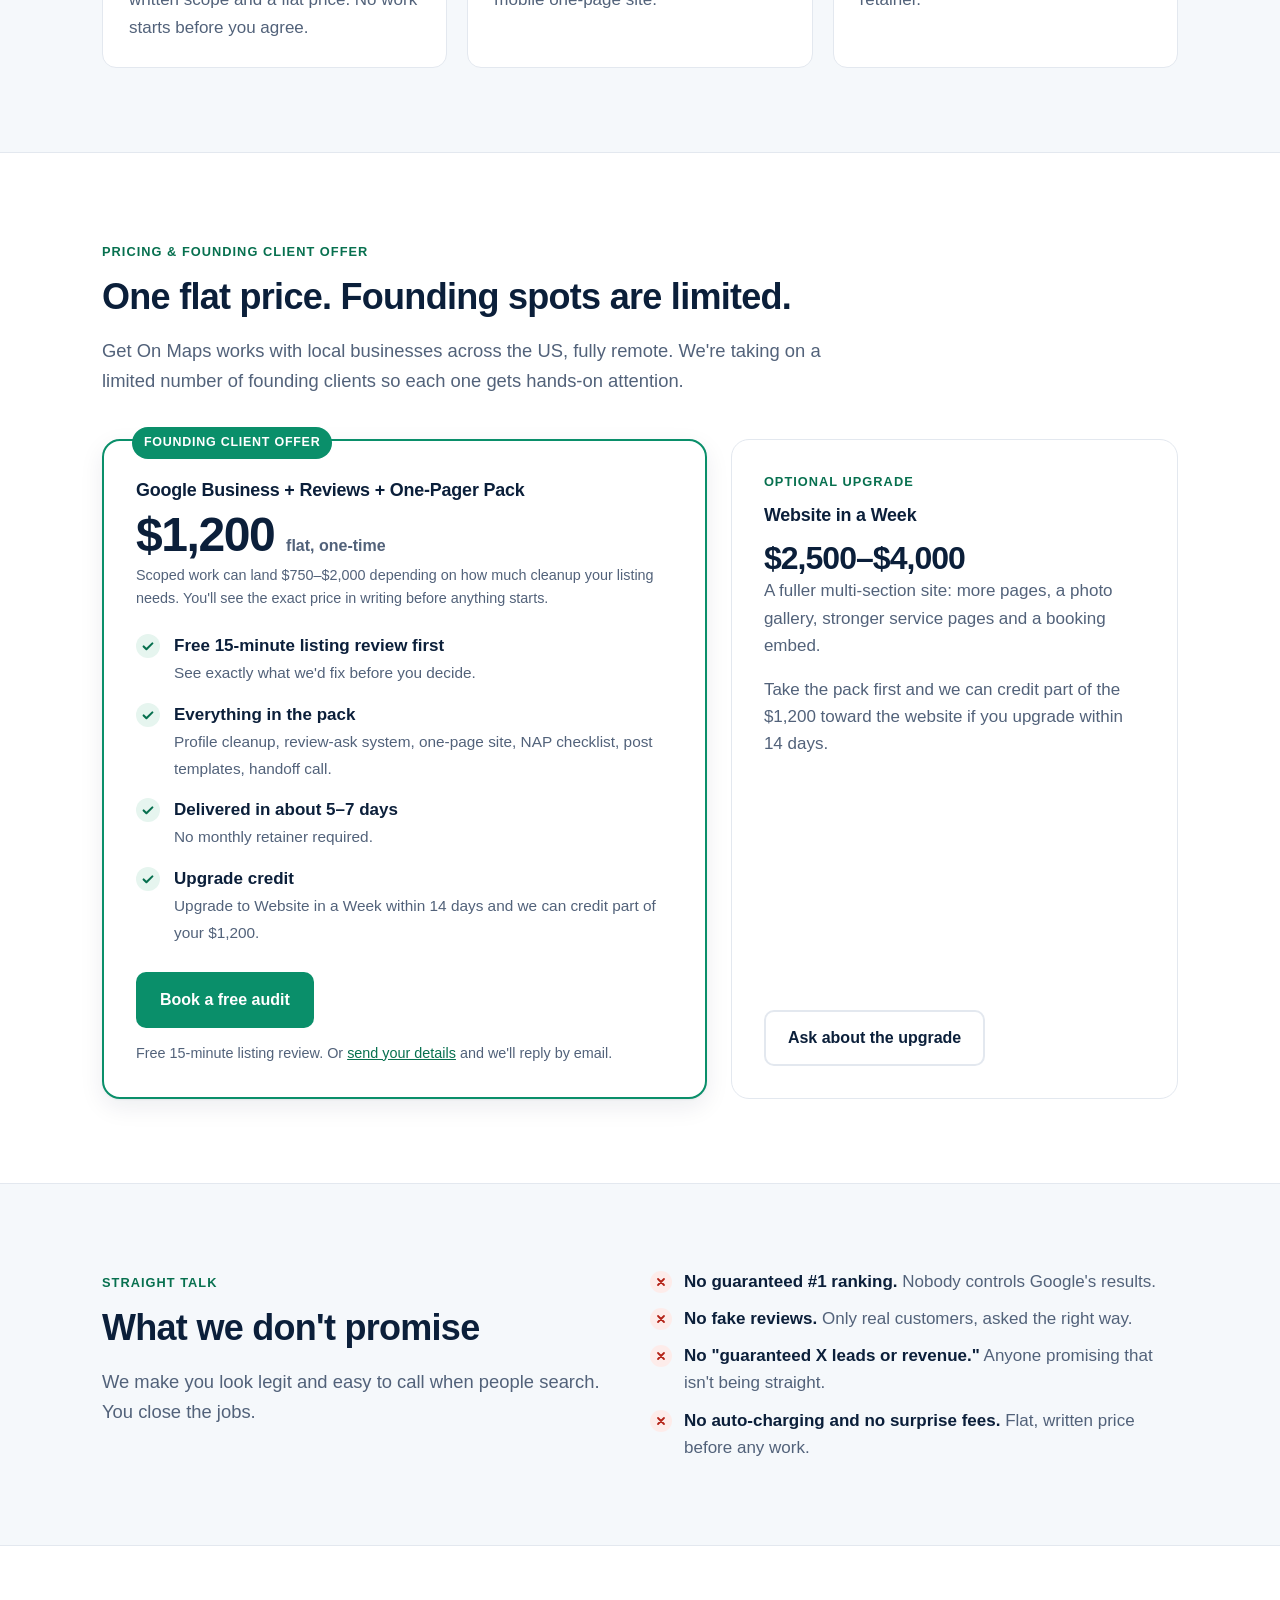
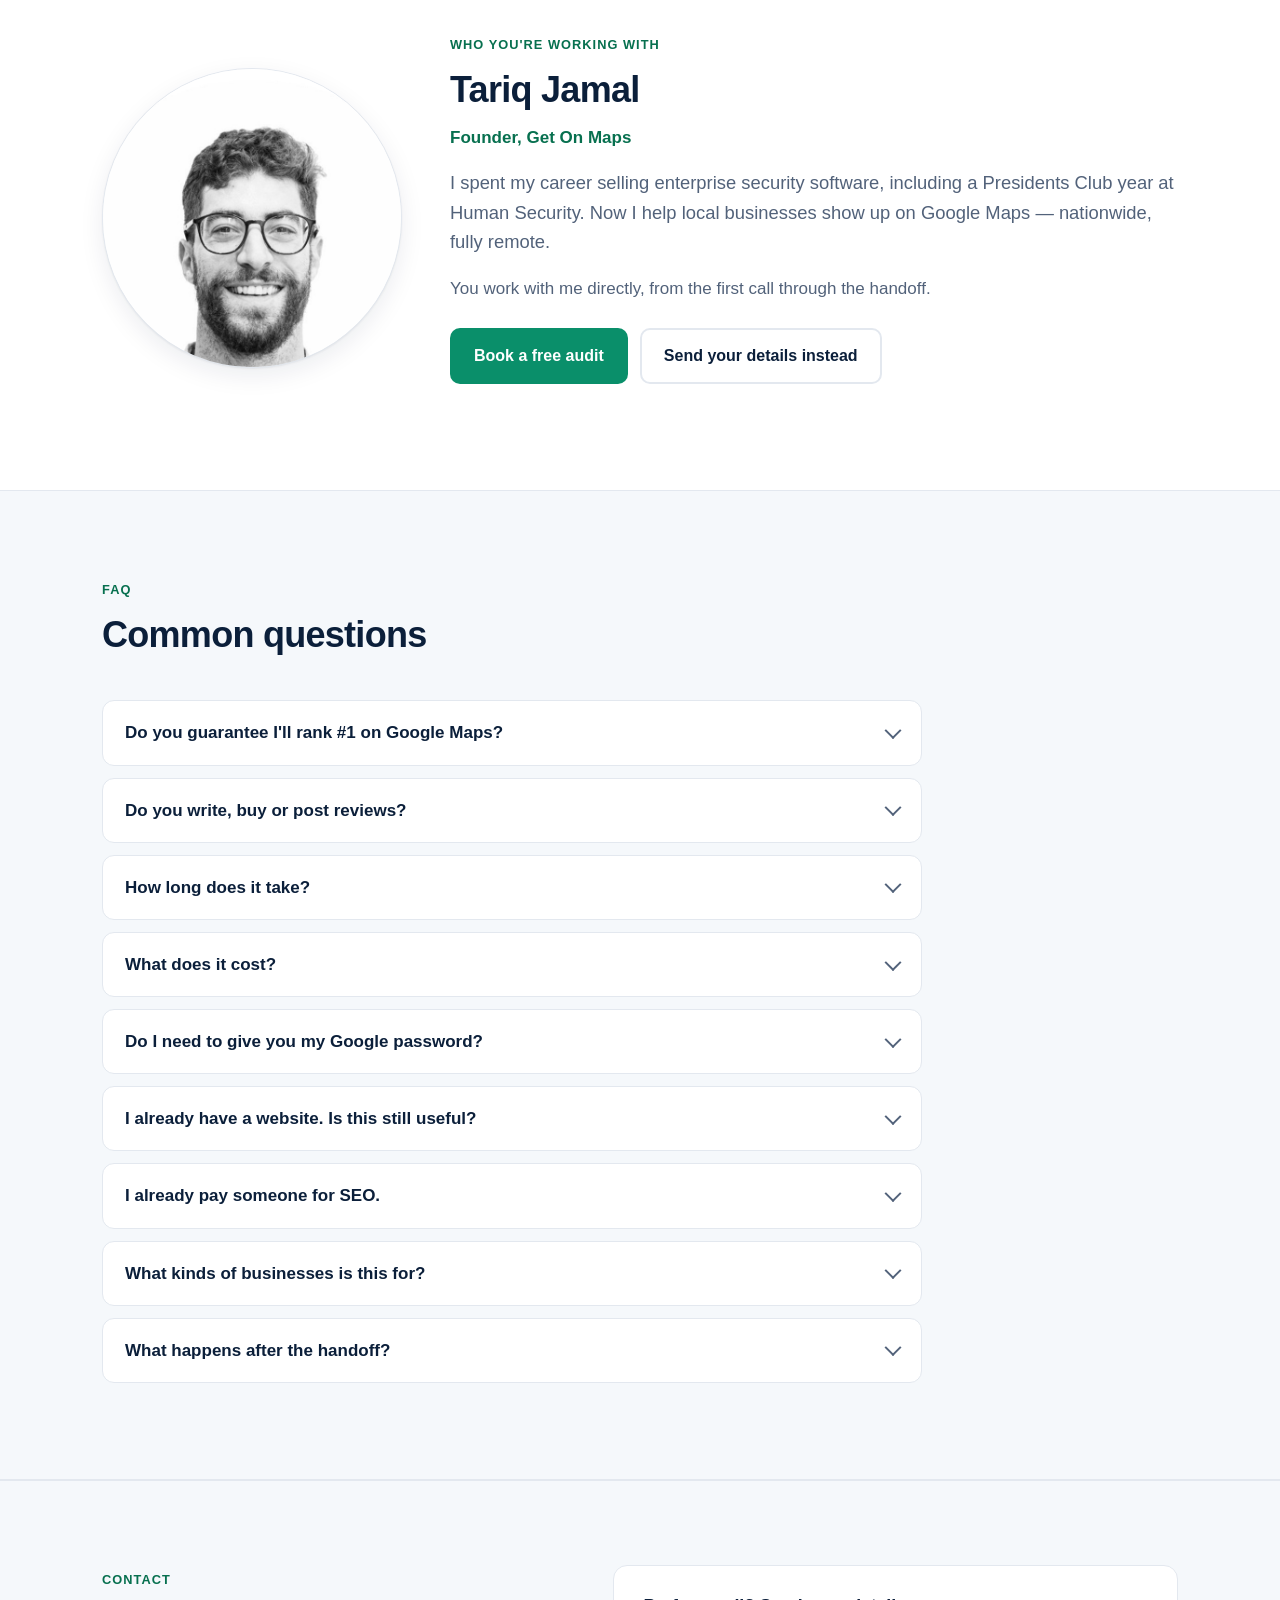
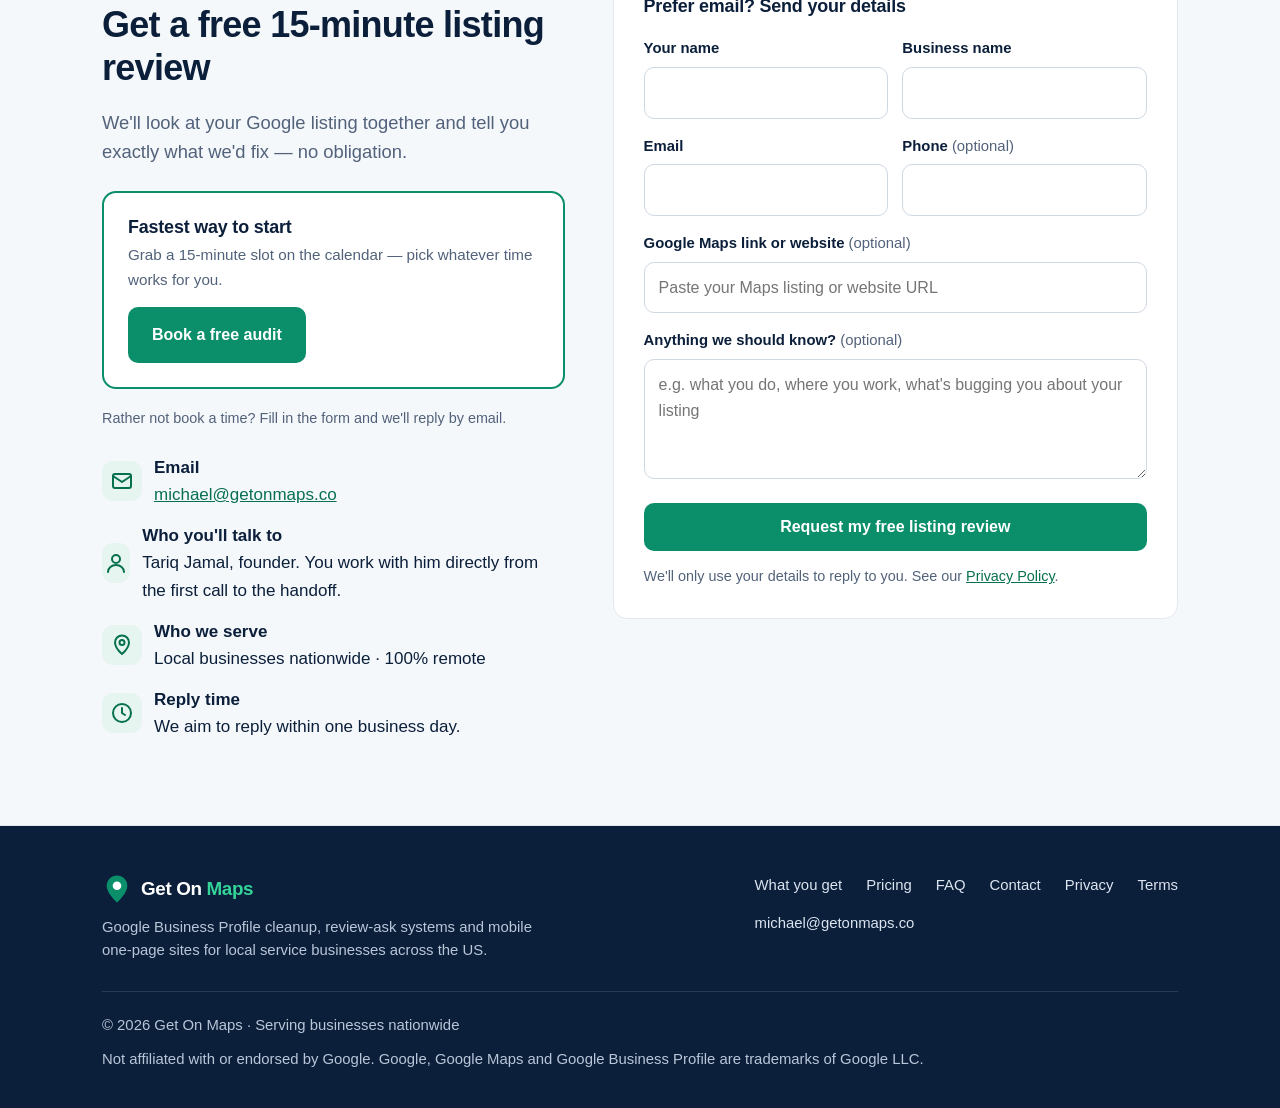
==== commit b64a41a6: "Add Cal.com booking CTAs, founder section, and fix JSON-LD founder name - Point primary CTAs (header" ====
--- a/index.html
+++ b/index.html
@@ -26,7 +26,7 @@
 <meta name="twitter:description" content="Google Business Profile cleanup, a review-ask system and a mobile one-page site with tap-to-call for local businesses — home services, salons, dental, auto, restaurants and more. Flat $1,200, about 5–7 days.">
 <meta name="twitter:image" content="https://getonmaps.co/og-image.png">
 <link rel="stylesheet" href="/styles.css">
-<script type="application/ld+json">{"@context": "https://schema.org", "@graph": [{"@type": "ProfessionalService", "@id": "https://getonmaps.co/#business", "name": "Get On Maps", "url": "https://getonmaps.co/", "logo": "https://getonmaps.co/logo.svg", "image": "https://getonmaps.co/og-image.png", "email": "michael@getonmaps.co", "description": "Google Business Profile cleanup, review-ask system and a mobile one-page website for local businesses that get customers from Google Maps. Flat-fee pack delivered in about 5–7 days.", "audience": {"@type": "BusinessAudience", "audienceType": "Local businesses (home services, beauty and wellness, health practices, auto shops, restaurants and cafes, professional services)"}, "knowsAbout": ["Google Business Profile", "Google Maps", "Local SEO", "Online reviews"], "address": {"@type": "PostalAddress", "addressCountry": "US"}, "areaServed": {"@type": "Country", "name": "United States"}, "priceRange": "$750–$2,000", "founder": {"@type": "Person", "name": "Tariq Jamal", "jobTitle": "Founder", "image": "https://getonmaps.co/tariq.jpg"}, "makesOffer": [{"@type": "Offer", "name": "Google Business + Reviews + One-Pager Pack", "price": "1200", "priceCurrency": "USD", "description": "Google Business Profile audit and cleanup, review-ask system, mobile one-page site, NAP consistency checklist, 3 Google post templates, 15-minute handoff call."}, {"@type": "Offer", "name": "Website in a Week", "priceSpecification": {"@type": "PriceSpecification", "minPrice": "2500", "maxPrice": "4000", "priceCurrency": "USD"}}]}, {"@type": "WebSite", "@id": "https://getonmaps.co/#website", "url": "https://getonmaps.co/", "name": "Get On Maps", "publisher": {"@id": "https://getonmaps.co/#business"}}]}</script>
+<script type="application/ld+json">{"@context": "https://schema.org", "@graph": [{"@type": "ProfessionalService", "@id": "https://getonmaps.co/#business", "name": "Get On Maps", "url": "https://getonmaps.co/", "logo": "https://getonmaps.co/logo.svg", "image": "https://getonmaps.co/og-image.png", "email": "michael@getonmaps.co", "description": "Google Business Profile cleanup, review-ask system and a mobile one-page website for local businesses that get customers from Google Maps. Flat-fee pack delivered in about 5–7 days.", "audience": {"@type": "BusinessAudience", "audienceType": "Local businesses (home services, beauty and wellness, health practices, auto shops, restaurants and cafes, professional services)"}, "knowsAbout": ["Google Business Profile", "Google Maps", "Local SEO", "Online reviews"], "address": {"@type": "PostalAddress", "addressCountry": "US"}, "areaServed": {"@type": "Country", "name": "United States"}, "priceRange": "$750–$2,000", "founder": {"@type": "Person", "name": "Tariq Jamal", "jobTitle": "Founder", "image": "https://getonmaps.co/tariq-jamal.jpg"}, "makesOffer": [{"@type": "Offer", "name": "Google Business + Reviews + One-Pager Pack", "price": "1200", "priceCurrency": "USD", "description": "Google Business Profile audit and cleanup, review-ask system, mobile one-page site, NAP consistency checklist, 3 Google post templates, 15-minute handoff call."}, {"@type": "Offer", "name": "Website in a Week", "priceSpecification": {"@type": "PriceSpecification", "minPrice": "2500", "maxPrice": "4000", "priceCurrency": "USD"}}]}, {"@type": "WebSite", "@id": "https://getonmaps.co/#website", "url": "https://getonmaps.co/", "name": "Get On Maps", "publisher": {"@id": "https://getonmaps.co/#business"}}]}</script>
 <script type="application/ld+json">{"@context": "https://schema.org", "@type": "FAQPage", "mainEntity": [{"@type": "Question", "name": "Do you guarantee I'll rank #1 on Google Maps?", "acceptedAnswer": {"@type": "Answer", "text": "No. Nobody controls Google's rankings, and anyone who guarantees a position, a number of reviews or a number of leads isn't being straight with you. What we do is make your profile complete, accurate and easy to act on — so when people find you, you look legit and they can call in one tap."}}, {"@type": "Question", "name": "Do you write, buy or post reviews?", "acceptedAnswer": {"@type": "Answer", "text": "Never. Fake or incentivized reviews break Google's rules and can get a profile suspended. We give you a simple, compliant way to ask real customers for a review — a short text/email script plus a direct link and QR code."}}, {"@type": "Question", "name": "How long does it take?", "acceptedAnswer": {"@type": "Answer", "text": "About 5–7 days from kickoff for the standard pack. If your profile needs verification or has ownership issues, Google's own processes can add time — we'll tell you up front if that's the case."}}, {"@type": "Question", "name": "What does it cost?", "acceptedAnswer": {"@type": "Answer", "text": "The standard pack is a flat $1,200. Depending on how much cleanup your listing needs, scoped work can land between $750 and $2,000 — you'll see the exact price in writing before anything starts. No monthly retainer is required."}}, {"@type": "Question", "name": "Do I need to give you my Google password?", "acceptedAnswer": {"@type": "Answer", "text": "No. You stay the owner of your Business Profile and everything we build. We'll agree on the simplest way to get the access we need on the free review call, and the 15-minute handoff shows you how to run it yourself afterward."}}, {"@type": "Question", "name": "I already have a website. Is this still useful?", "acceptedAnswer": {"@type": "Answer", "text": "Often, yes. We make your Google profile and reviews match your site. If your current site is slow or hard to use on a phone, the one-page site gives people a fast page with a big call button — you decide which one your profile links to."}}, {"@type": "Question", "name": "I already pay someone for SEO.", "acceptedAnswer": {"@type": "Answer", "text": "That's fine — we don't replace them. The pack covers the practical pieces a lot of SEO work skips: a clean profile, a review-ask routine and a simple page built to get calls."}}, {"@type": "Question", "name": "What kinds of businesses is this for?", "acceptedAnswer": {"@type": "Answer", "text": "Any local business that gets customers from Google Maps: home services like cleaning, plumbing, HVAC, roofing, landscaping, pest control and electrical; salons, barbers and med spas; dentists and chiropractors; auto shops; restaurants and cafes; and local professional services. If you have a phone number and a real service area or location, you're likely a fit."}}, {"@type": "Question", "name": "What happens after the handoff?", "acceptedAnswer": {"@type": "Answer", "text": "You own everything: the profile, the page and the review-ask templates. The 15-minute handoff call shows you how to keep it updated yourself. If you later want a fuller site, there's an optional Website in a Week upgrade."}}]}</script>
 </head>
 <body>
@@ -40,8 +40,7 @@
       <a href="#audit">Example audit</a>
       <a href="#pricing">Pricing</a>
       <a href="#faq">FAQ</a>
-      <a href="#founder">About</a>
-      <a class="btn btn-primary btn-sm" href="https://cal.com/getonmaps" target="_blank" rel="noopener"><svg viewBox="0 0 24 24" fill="none" stroke="currentColor" stroke-width="2" stroke-linecap="round" stroke-linejoin="round" aria-hidden="true"><rect x="3" y="5" width="18" height="16" rx="2"/><path d="M8 3v4M16 3v4M3 11h18"/></svg>Book a free audit</a>
+      <a class="btn btn-primary btn-sm" href="https://cal.com/getonmaps">Book a free audit</a>
     </nav>
   </div>
 </header>
@@ -54,10 +53,10 @@
       <h1 id="hero-title">Get found on Google Maps. Get more calls.</h1>
       <p class="lead">We clean up your Google Business Profile, set you up with a simple way to get real reviews, and build a fast mobile page with tap-to-call. Done in about 5–7 days for a flat $1,200.</p>
       <div class="cta-row">
-        <a class="btn btn-primary" href="https://cal.com/getonmaps" target="_blank" rel="noopener"><svg viewBox="0 0 24 24" fill="none" stroke="currentColor" stroke-width="2" stroke-linecap="round" stroke-linejoin="round" aria-hidden="true"><rect x="3" y="5" width="18" height="16" rx="2"/><path d="M8 3v4M16 3v4M3 11h18"/></svg>Book a free audit</a>
-        <a class="btn btn-ghost" href="#contact">Or send a message</a>
-      </div>
-      <p class="small muted cta-note">A free 15-minute listing review — pick a time that works for you and we'll go through your Google listing together. <a href="#included">See what's included</a>.</p>
+        <a class="btn btn-primary" href="https://cal.com/getonmaps">Book a free audit</a>
+        <a class="btn btn-ghost" href="#included">See what's included</a>
+      </div>
+      <p class="small muted cta-note">Pick a time for a free 15-minute listing review. Prefer email? <a href="#contact">Send us your details</a> instead.</p>
       <ul class="pills">
         <li><svg viewBox="0 0 16 16" aria-hidden="true"><path fill="none" stroke="currentColor" stroke-width="2.4" stroke-linecap="round" stroke-linejoin="round" d="M3 8.5l3.2 3.2L13 5"/></svg>Flat fee, no retainer</li>
         <li><svg viewBox="0 0 16 16" aria-hidden="true"><path fill="none" stroke="currentColor" stroke-width="2.4" stroke-linecap="round" stroke-linejoin="round" d="M3 8.5l3.2 3.2L13 5"/></svg>No fake reviews</li>
@@ -225,8 +224,8 @@
           <li><span class="tick"><svg viewBox="0 0 16 16" aria-hidden="true"><path fill="none" stroke="currentColor" stroke-width="2.4" stroke-linecap="round" stroke-linejoin="round" d="M3 8.5l3.2 3.2L13 5"/></svg></span><div><strong>Delivered in about 5–7 days</strong><span class="d">No monthly retainer required.</span></div></li>
           <li><span class="tick"><svg viewBox="0 0 16 16" aria-hidden="true"><path fill="none" stroke="currentColor" stroke-width="2.4" stroke-linecap="round" stroke-linejoin="round" d="M3 8.5l3.2 3.2L13 5"/></svg></span><div><strong>Upgrade credit</strong><span class="d">Upgrade to Website in a Week within 14 days and we can credit part of your $1,200.</span></div></li>
         </ul>
-        <a class="btn btn-primary" href="https://cal.com/getonmaps" target="_blank" rel="noopener"><svg viewBox="0 0 24 24" fill="none" stroke="currentColor" stroke-width="2" stroke-linecap="round" stroke-linejoin="round" aria-hidden="true"><rect x="3" y="5" width="18" height="16" rx="2"/><path d="M8 3v4M16 3v4M3 11h18"/></svg>Book a free audit</a>
-        <p class="small muted" style="margin:14px 0 0">Prefer to type? <a href="#contact">Send a message instead</a>.</p>
+        <a class="btn btn-primary" href="https://cal.com/getonmaps">Book a free audit</a>
+        <p class="small muted" style="margin:14px 0 0">Free 15-minute listing review. Or <a href="#contact">send your details</a> and we'll reply by email.</p>
       </div>
       <div class="upsell">
         <span class="eyebrow">Optional upgrade</span>
@@ -258,7 +257,26 @@
   </div>
 </section>
 
-<section id="faq" aria-labelledby="faq-title">
+<section id="founder" aria-labelledby="founder-title">
+  <div class="wrap founder">
+    <div class="founder-photo">
+      <img src="/tariq-jamal.jpg" width="640" height="640" loading="lazy" decoding="async" alt="Tariq Jamal, founder of Get On Maps">
+    </div>
+    <div>
+      <span class="eyebrow">Who you're working with</span>
+      <h2 id="founder-title">Tariq Jamal</h2>
+      <p class="founder-role">Founder, Get On Maps</p>
+      <p class="lead">I spent my career selling enterprise security software, including a Presidents Club year at Human Security. Now I help local businesses show up on Google Maps — nationwide, fully remote.</p>
+      <p class="muted">You work with me directly, from the first call through the handoff.</p>
+      <div class="cta-row" style="margin-top:1.6rem">
+        <a class="btn btn-primary" href="https://cal.com/getonmaps">Book a free audit</a>
+        <a class="btn btn-ghost" href="#contact">Send your details instead</a>
+      </div>
+    </div>
+  </div>
+</section>
+
+<section class="alt" id="faq" aria-labelledby="faq-title">
   <div class="wrap">
     <div class="section-head">
       <span class="eyebrow">FAQ</span>
@@ -278,36 +296,18 @@
   </div>
 </section>
 
-<section class="alt" id="founder" aria-labelledby="founder-title">
-  <div class="wrap">
-    <div class="section-head">
-      <span class="eyebrow">About</span>
-      <h2 id="founder-title">Who you're working with</h2>
-    </div>
-    <div class="card founder">
-      <img class="founder-photo" src="/tariq.jpg" width="540" height="540" alt="Tariq Jamal, founder of Get On Maps" loading="lazy" decoding="async">
-      <div class="founder-body">
-        <h3>Tariq Jamal</h3>
-        <p class="founder-role">Founder, Get On Maps</p>
-        <p class="lead">Sold enterprise security (Presidents Club at Human Security). Now helping local businesses show up on Google Maps — nationwide, fully remote.</p>
-        <p class="muted">You work with him directly, from the first call through the handoff.</p>
-        <a class="btn btn-primary" href="https://cal.com/getonmaps" target="_blank" rel="noopener"><svg viewBox="0 0 24 24" fill="none" stroke="currentColor" stroke-width="2" stroke-linecap="round" stroke-linejoin="round" aria-hidden="true"><rect x="3" y="5" width="18" height="16" rx="2"/><path d="M8 3v4M16 3v4M3 11h18"/></svg>Book time with Tariq</a>
-      </div>
-    </div>
-  </div>
-</section>
-
-<section id="contact" aria-labelledby="contact-title">
+<section class="alt" id="contact" aria-labelledby="contact-title">
   <div class="wrap contact">
     <div>
       <span class="eyebrow">Contact</span>
       <h2 id="contact-title">Get a free 15-minute listing review</h2>
-      <p class="lead">We'll look at your Google listing and tell you exactly what we'd fix — no obligation.</p>
-      <div class="booking">
-        <h3>Book a time</h3>
-        <p class="muted small">Grab any open 15-minute slot on the calendar. No prep needed — just bring your business name.</p>
-        <a class="btn btn-primary" href="https://cal.com/getonmaps" target="_blank" rel="noopener"><svg viewBox="0 0 24 24" fill="none" stroke="currentColor" stroke-width="2" stroke-linecap="round" stroke-linejoin="round" aria-hidden="true"><rect x="3" y="5" width="18" height="16" rx="2"/><path d="M8 3v4M16 3v4M3 11h18"/></svg>Book a free audit</a>
-      </div>
+      <p class="lead">We'll look at your Google listing together and tell you exactly what we'd fix — no obligation.</p>
+      <div class="book-box">
+        <h3>Fastest way to start</h3>
+        <p class="muted">Grab a 15-minute slot on the calendar — pick whatever time works for you.</p>
+        <a class="btn btn-primary" href="https://cal.com/getonmaps">Book a free audit</a>
+      </div>
+      <p class="muted small">Rather not book a time? Fill in the form and we'll reply by email.</p>
       <ul class="contact-points">
         <li><span class="icon"><svg viewBox="0 0 24 24" fill="none" stroke="currentColor" stroke-width="2" stroke-linecap="round" stroke-linejoin="round" aria-hidden="true"><rect x="3" y="5" width="18" height="14" rx="2"/><path d="M3 7l9 6 9-6"/></svg></span><div><strong>Email</strong><br><a href="mailto:michael@getonmaps.co?subject=Free%20listing%20review">michael@getonmaps.co</a></div></li>
         <li><span class="icon"><svg viewBox="0 0 24 24" fill="none" stroke="currentColor" stroke-width="2" stroke-linecap="round" stroke-linejoin="round" aria-hidden="true"><circle cx="12" cy="8" r="4"/><path d="M4 21c0-4 3.6-7 8-7s8 3 8 7"/></svg></span><div><strong>Who you'll talk to</strong><br>Tariq Jamal, founder. You work with him directly from the first call to the handoff.</div></li>
@@ -316,8 +316,7 @@
       </ul>
     </div>
     <form class="card" name="contact" method="POST" action="https://formsubmit.co/michael@getonmaps.co">
-      <h3 class="form-title">Or send a message</h3>
-      <p class="muted small" style="margin:-.2em 0 20px">Can't find a time that works? Tell us about your business and we'll reply by email.</p>
+      <h3>Prefer email? Send your details</h3>
       <input type="hidden" name="_subject" value="New Get On Maps lead (website form)">
       <input type="hidden" name="_next" value="https://getonmaps.co/thanks">
       <input type="hidden" name="_template" value="table">
@@ -351,8 +350,6 @@
           <li><a href="#included">What you get</a></li>
           <li><a href="#pricing">Pricing</a></li>
           <li><a href="#faq">FAQ</a></li>
-          <li><a href="#founder">About</a></li>
-          <li><a href="https://cal.com/getonmaps" target="_blank" rel="noopener">Book a call</a></li>
           <li><a href="#contact">Contact</a></li>
           <li><a href="/privacy">Privacy</a></li>
           <li><a href="/terms">Terms</a></li>
--- a/styles.css
+++ b/styles.css
@@ -39,25 +39,14 @@
 .btn-ghost{background:#fff;color:var(--ink);border-color:var(--line)}
 .btn-ghost:hover{border-color:var(--ink);color:var(--ink)}
 .btn-sm{padding:9px 16px;font-size:.92rem}
-.btn svg{width:18px;height:18px;flex:none}
-.btn-sm svg{width:16px;height:16px}
-.nav .btn{color:#fff;white-space:nowrap}
-.brand span{white-space:nowrap}
+.nav .btn{color:#fff}
 @media (max-width:860px){.nav a:not(.btn){display:none}}
-@media (max-width:520px){
-  .site-header .wrap{padding:0 16px;gap:10px}
-  .brand{font-size:1.05rem}
-  .brand svg{width:26px;height:26px}
-  .nav .btn{padding:9px 13px;font-size:.88rem}
-  .nav .btn svg{display:none}
-}
 
 /* hero */
 .hero{padding:72px 0 64px;background:radial-gradient(1200px 500px at 85% -10%,#e5f4ee 0,rgba(229,244,238,0) 60%),linear-gradient(#fff,#f7fafc)}
 .hero .wrap{display:grid;grid-template-columns:1.1fr .9fr;gap:56px;align-items:center}
 .hero .lead{margin-bottom:1.6rem}
-.cta-row{display:flex;flex-wrap:wrap;gap:12px;margin-bottom:1rem}
-.cta-note{margin-bottom:1.4rem;max-width:34em}
+.cta-row{display:flex;flex-wrap:wrap;gap:12px;margin-bottom:1.4rem}
 .pills{display:flex;flex-wrap:wrap;gap:8px 18px;list-style:none;padding:0;margin:0;color:var(--ink-2);font-size:.93rem;font-weight:600}
 .pills li{display:flex;align-items:center;gap:7px}
 .pills svg{width:18px;height:18px;color:var(--brand)}
@@ -156,24 +145,20 @@
 .faq details>div p:last-child{margin:0}
 
 /* founder */
-.founder{display:grid;grid-template-columns:200px 1fr;gap:32px;align-items:center;padding:32px}
-.founder-photo{width:200px;height:200px;border-radius:16px;object-fit:cover;border:1px solid var(--line);background:#fff}
-.founder-body h3{font-size:1.35rem;margin-bottom:.15em}
-.founder-role{font-weight:700;color:var(--brand-dark);margin:0 0 .9em}
-.founder-body .btn{margin-top:6px}
-@media (max-width:620px){
-  .founder{grid-template-columns:1fr;gap:22px;justify-items:start}
-  .founder-photo{width:140px;height:140px}
-}
+.founder{display:grid;grid-template-columns:300px 1fr;gap:48px;align-items:center}
+.founder-photo img{width:100%;height:auto;border-radius:50%;background:#fff;border:1px solid var(--line);box-shadow:var(--shadow)}
+.founder-role{font-weight:700;color:var(--brand-dark);margin:-.3em 0 1em}
+@media (max-width:760px){.founder{grid-template-columns:1fr;gap:28px;justify-items:start}.founder-photo{width:180px}}
 
 /* contact */
 .contact{display:grid;grid-template-columns:.9fr 1.1fr;gap:48px;align-items:start}
+.book-box{background:#fff;border:2px solid var(--brand);border-radius:var(--radius);padding:24px;margin:24px 0 18px}
+.book-box h3{margin-bottom:.3em}
+.book-box p{font-size:.95rem}
+.cta-note{margin:-.6rem 0 1.4rem}
+form.card h3{margin-bottom:1.1em}
 @media (max-width:900px){.contact{grid-template-columns:1fr;gap:32px}}
-.booking{background:#fff;border:2px solid var(--brand);border-radius:var(--radius);padding:24px;margin-top:26px}
-.booking h3{margin-bottom:.3em}
-.booking p{margin-bottom:16px}
 form.card{padding:30px}
-.form-title{font-size:1.2rem;margin-bottom:.4em}
 .field{margin-bottom:16px}
 .row2{display:grid;grid-template-columns:1fr 1fr;gap:14px}
 @media (max-width:560px){.row2{grid-template-columns:1fr}}
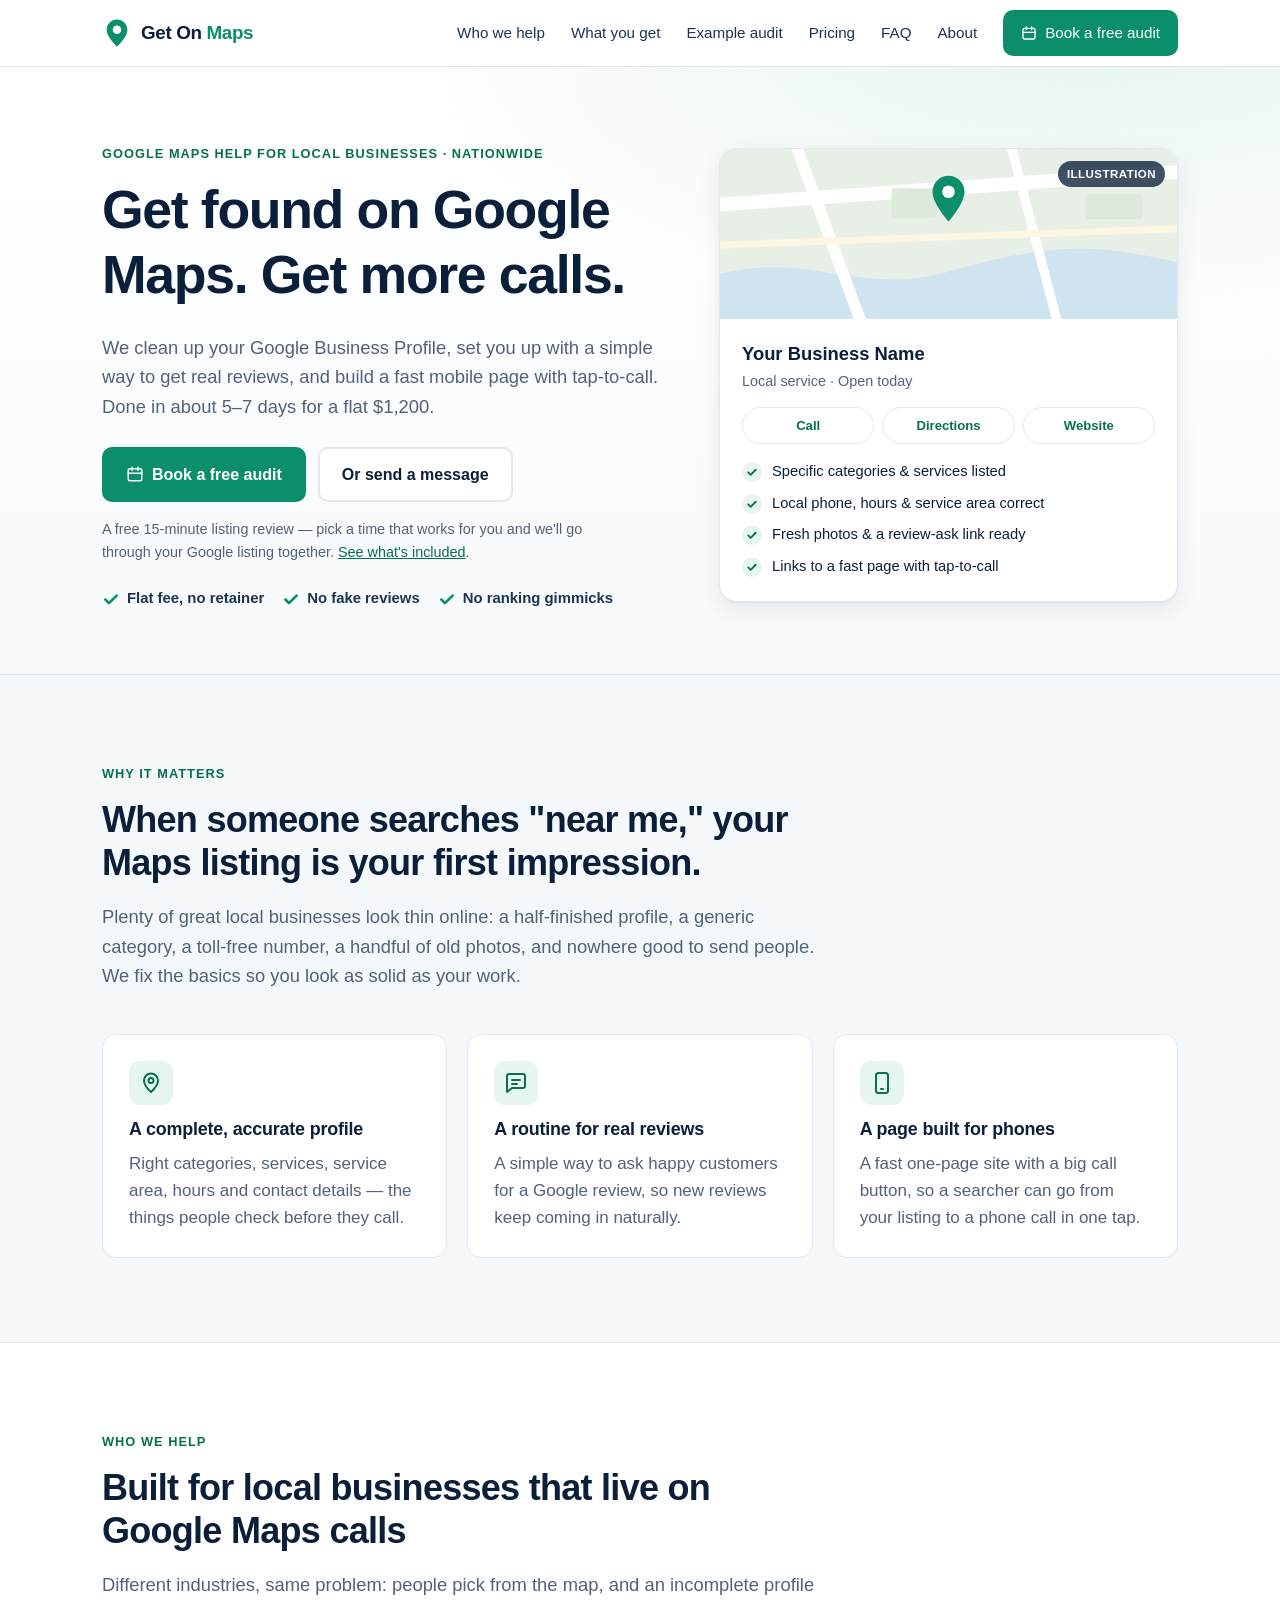
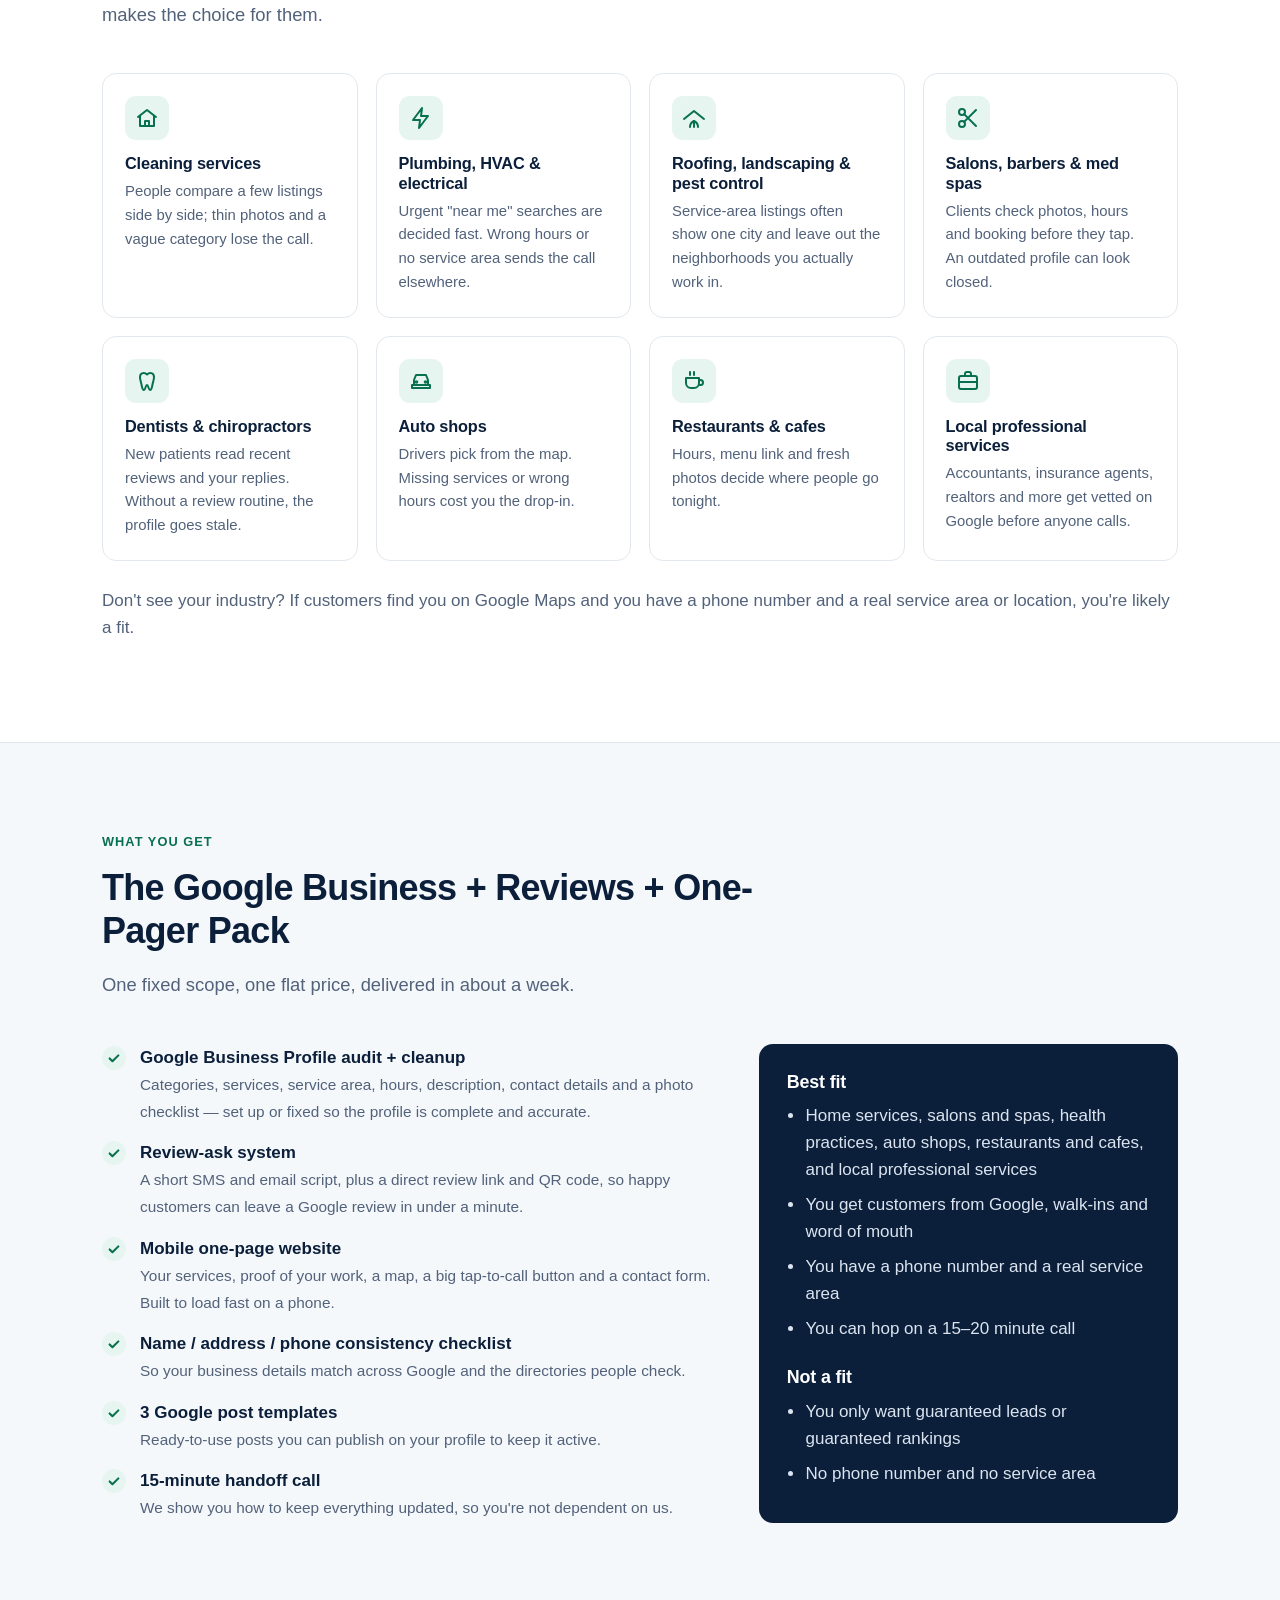
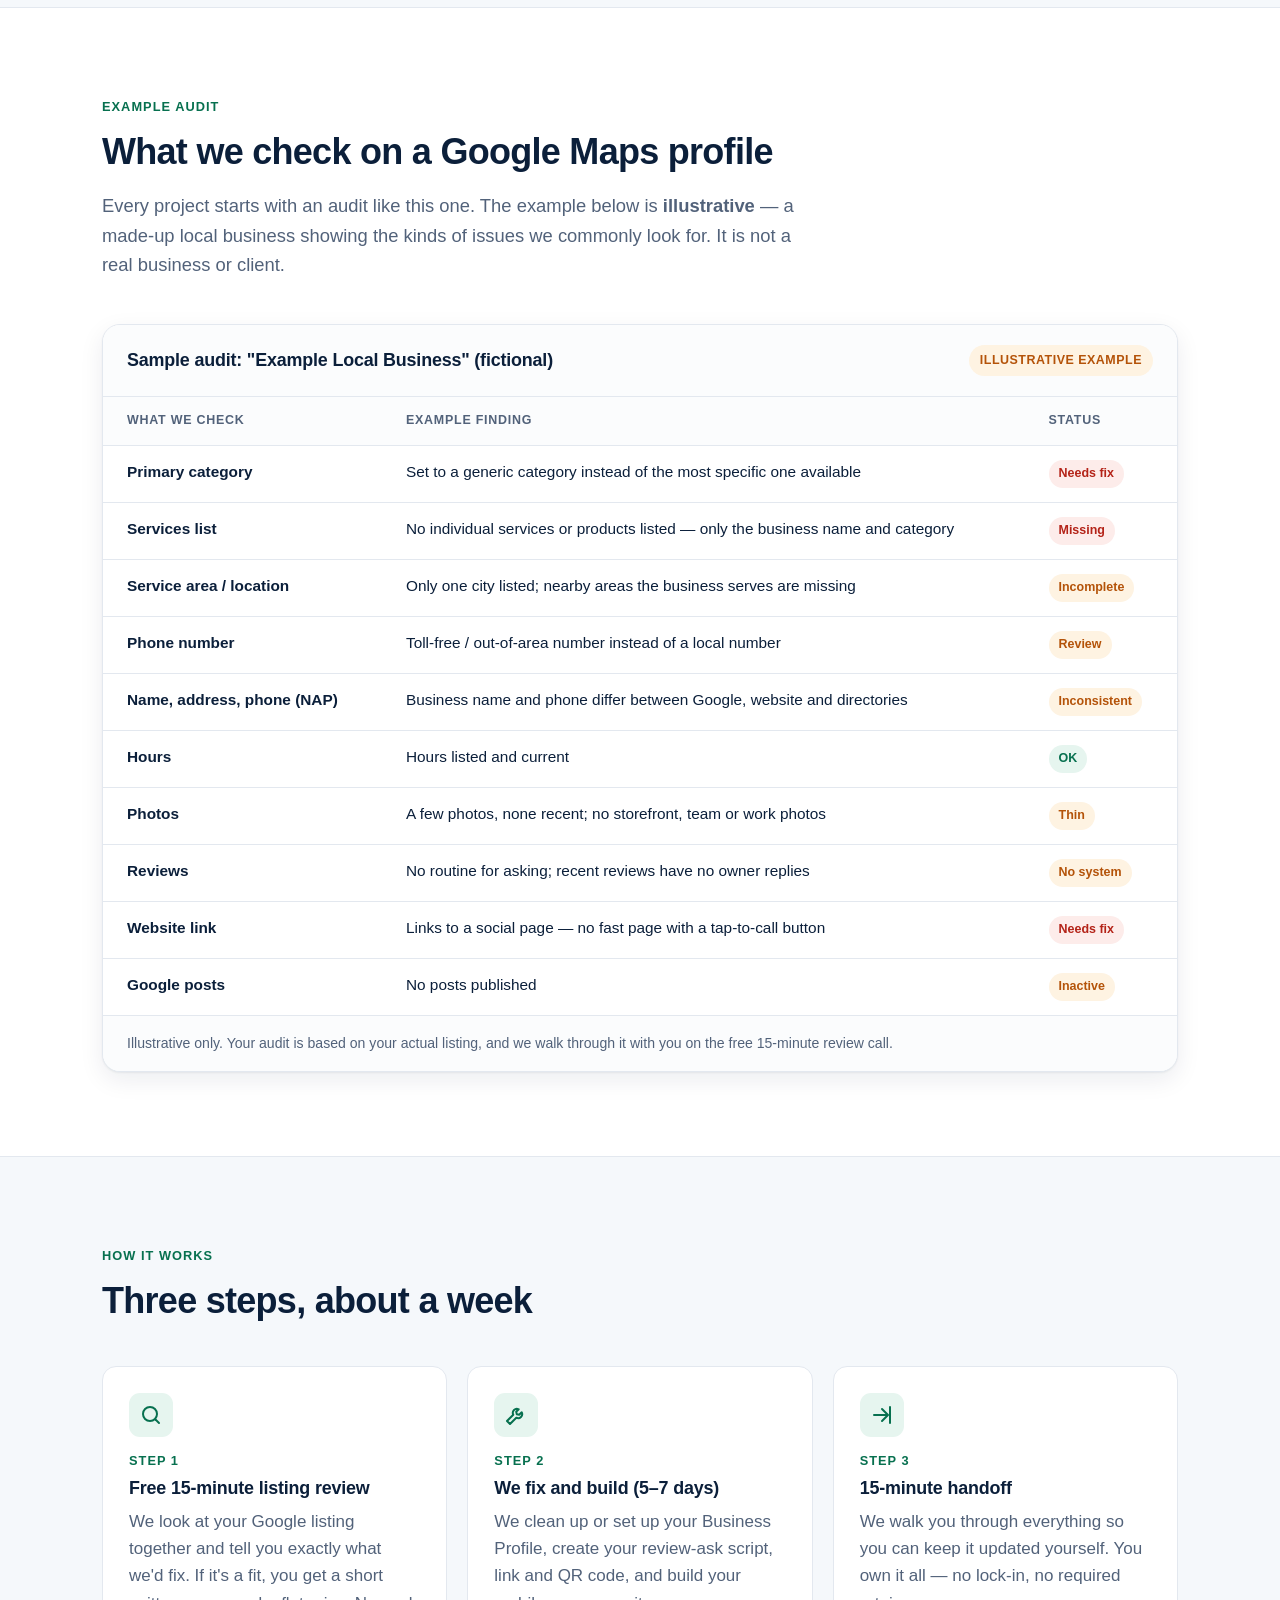
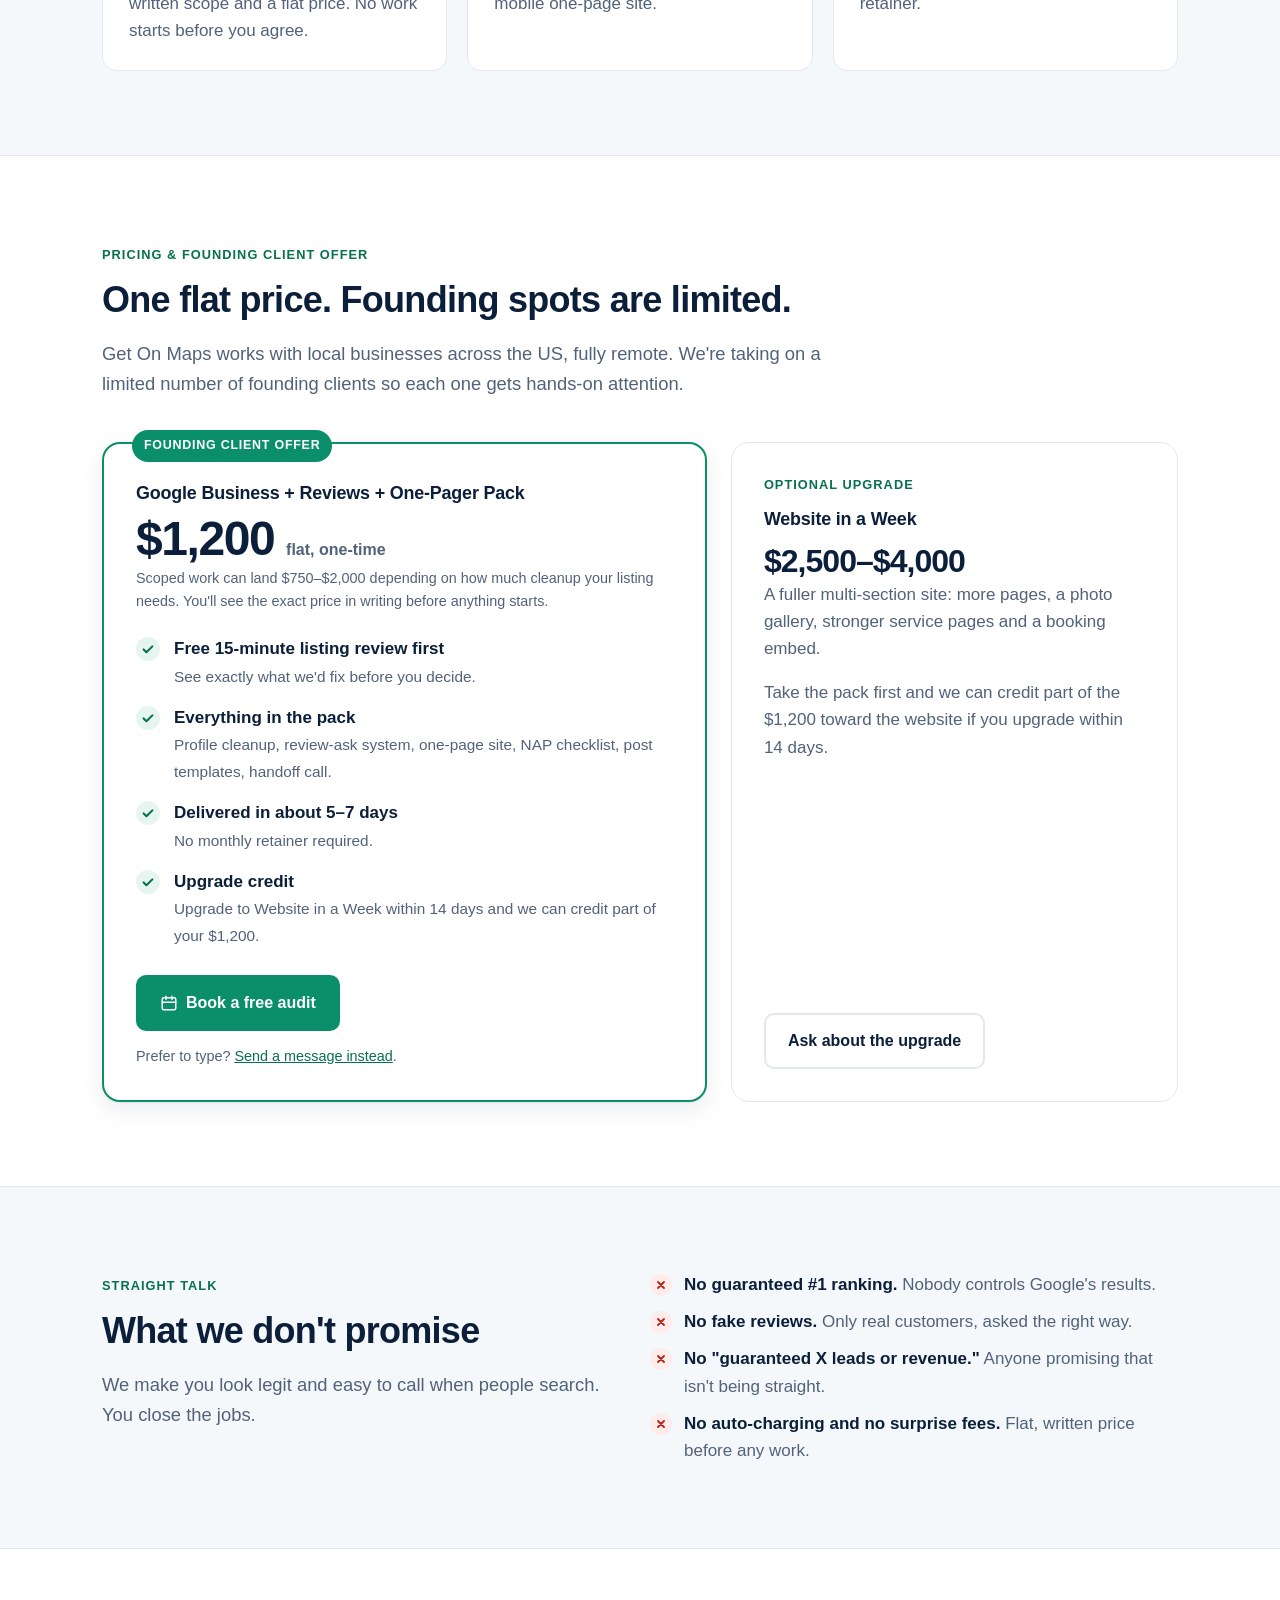
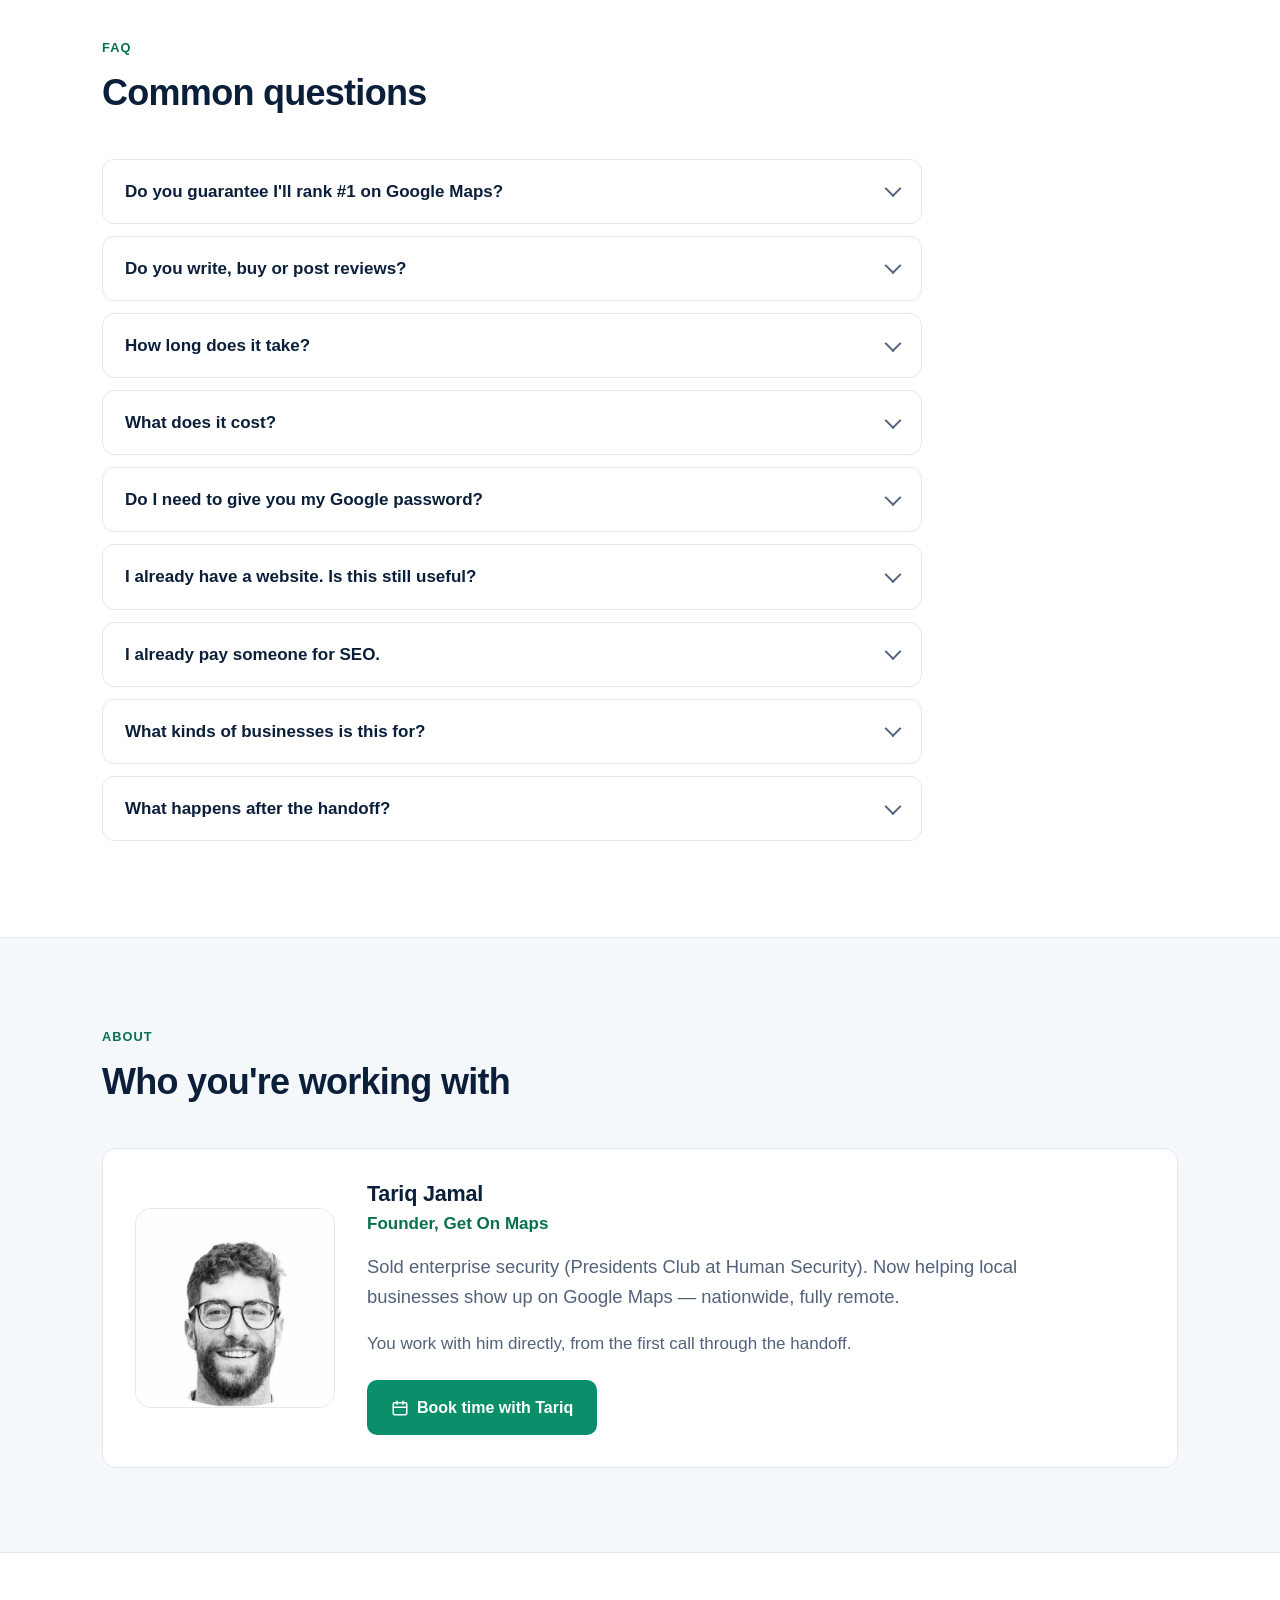
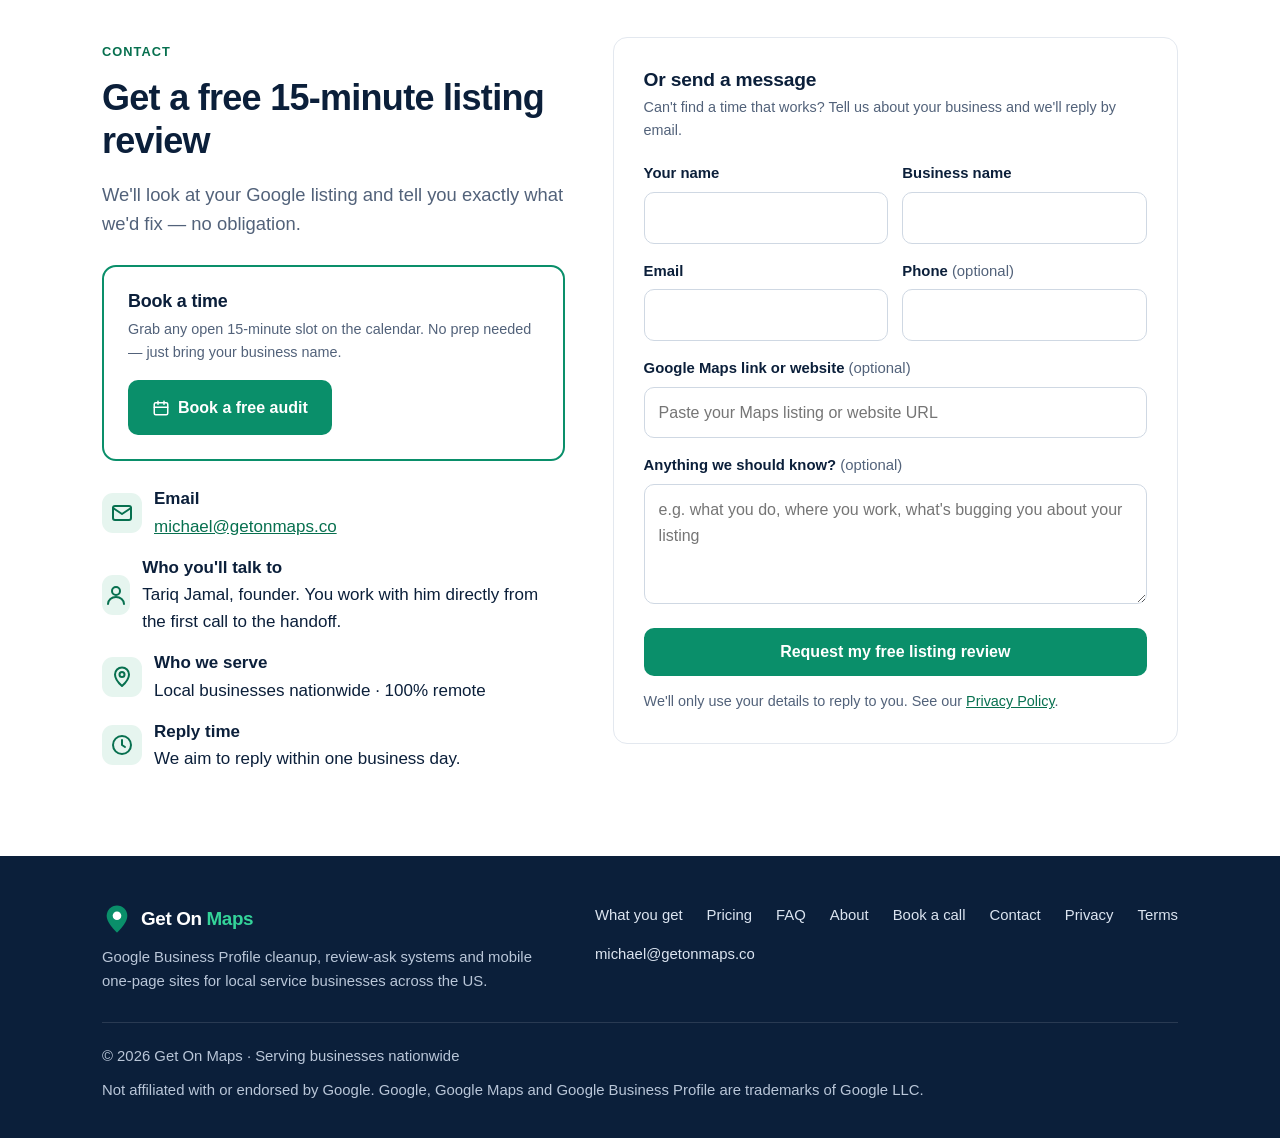
==== commit 52f15a23: "Merge d8be315ded0b4de60b27ee979fee15e3a8359cb9 into 64507ab2e35547c2d373d6c4c01c74dc7160fd20" ====
--- a/index.html
+++ b/index.html
@@ -26,7 +26,7 @@
 <meta name="twitter:description" content="Google Business Profile cleanup, a review-ask system and a mobile one-page site with tap-to-call for local businesses — home services, salons, dental, auto, restaurants and more. Flat $1,200, about 5–7 days.">
 <meta name="twitter:image" content="https://getonmaps.co/og-image.png">
 <link rel="stylesheet" href="/styles.css">
-<script type="application/ld+json">{"@context": "https://schema.org", "@graph": [{"@type": "ProfessionalService", "@id": "https://getonmaps.co/#business", "name": "Get On Maps", "url": "https://getonmaps.co/", "logo": "https://getonmaps.co/logo.svg", "image": "https://getonmaps.co/og-image.png", "email": "michael@getonmaps.co", "description": "Google Business Profile cleanup, review-ask system and a mobile one-page website for local businesses that get customers from Google Maps. Flat-fee pack delivered in about 5–7 days.", "audience": {"@type": "BusinessAudience", "audienceType": "Local businesses (home services, beauty and wellness, health practices, auto shops, restaurants and cafes, professional services)"}, "knowsAbout": ["Google Business Profile", "Google Maps", "Local SEO", "Online reviews"], "address": {"@type": "PostalAddress", "addressCountry": "US"}, "areaServed": {"@type": "Country", "name": "United States"}, "priceRange": "$750–$2,000", "founder": {"@type": "Person", "name": "Tariq Jamal", "jobTitle": "Founder", "image": "https://getonmaps.co/tariq-jamal.jpg"}, "makesOffer": [{"@type": "Offer", "name": "Google Business + Reviews + One-Pager Pack", "price": "1200", "priceCurrency": "USD", "description": "Google Business Profile audit and cleanup, review-ask system, mobile one-page site, NAP consistency checklist, 3 Google post templates, 15-minute handoff call."}, {"@type": "Offer", "name": "Website in a Week", "priceSpecification": {"@type": "PriceSpecification", "minPrice": "2500", "maxPrice": "4000", "priceCurrency": "USD"}}]}, {"@type": "WebSite", "@id": "https://getonmaps.co/#website", "url": "https://getonmaps.co/", "name": "Get On Maps", "publisher": {"@id": "https://getonmaps.co/#business"}}]}</script>
+<script type="application/ld+json">{"@context": "https://schema.org", "@graph": [{"@type": "ProfessionalService", "@id": "https://getonmaps.co/#business", "name": "Get On Maps", "url": "https://getonmaps.co/", "logo": "https://getonmaps.co/logo.svg", "image": "https://getonmaps.co/og-image.png", "email": "michael@getonmaps.co", "description": "Google Business Profile cleanup, review-ask system and a mobile one-page website for local businesses that get customers from Google Maps. Flat-fee pack delivered in about 5–7 days.", "audience": {"@type": "BusinessAudience", "audienceType": "Local businesses (home services, beauty and wellness, health practices, auto shops, restaurants and cafes, professional services)"}, "knowsAbout": ["Google Business Profile", "Google Maps", "Local SEO", "Online reviews"], "address": {"@type": "PostalAddress", "addressCountry": "US"}, "areaServed": {"@type": "Country", "name": "United States"}, "priceRange": "$750–$2,000", "founder": {"@type": "Person", "name": "Tariq Jamal", "jobTitle": "Founder", "image": "https://getonmaps.co/tariq.jpg"}, "makesOffer": [{"@type": "Offer", "name": "Google Business + Reviews + One-Pager Pack", "price": "1200", "priceCurrency": "USD", "description": "Google Business Profile audit and cleanup, review-ask system, mobile one-page site, NAP consistency checklist, 3 Google post templates, 15-minute handoff call."}, {"@type": "Offer", "name": "Website in a Week", "priceSpecification": {"@type": "PriceSpecification", "minPrice": "2500", "maxPrice": "4000", "priceCurrency": "USD"}}]}, {"@type": "WebSite", "@id": "https://getonmaps.co/#website", "url": "https://getonmaps.co/", "name": "Get On Maps", "publisher": {"@id": "https://getonmaps.co/#business"}}]}</script>
 <script type="application/ld+json">{"@context": "https://schema.org", "@type": "FAQPage", "mainEntity": [{"@type": "Question", "name": "Do you guarantee I'll rank #1 on Google Maps?", "acceptedAnswer": {"@type": "Answer", "text": "No. Nobody controls Google's rankings, and anyone who guarantees a position, a number of reviews or a number of leads isn't being straight with you. What we do is make your profile complete, accurate and easy to act on — so when people find you, you look legit and they can call in one tap."}}, {"@type": "Question", "name": "Do you write, buy or post reviews?", "acceptedAnswer": {"@type": "Answer", "text": "Never. Fake or incentivized reviews break Google's rules and can get a profile suspended. We give you a simple, compliant way to ask real customers for a review — a short text/email script plus a direct link and QR code."}}, {"@type": "Question", "name": "How long does it take?", "acceptedAnswer": {"@type": "Answer", "text": "About 5–7 days from kickoff for the standard pack. If your profile needs verification or has ownership issues, Google's own processes can add time — we'll tell you up front if that's the case."}}, {"@type": "Question", "name": "What does it cost?", "acceptedAnswer": {"@type": "Answer", "text": "The standard pack is a flat $1,200. Depending on how much cleanup your listing needs, scoped work can land between $750 and $2,000 — you'll see the exact price in writing before anything starts. No monthly retainer is required."}}, {"@type": "Question", "name": "Do I need to give you my Google password?", "acceptedAnswer": {"@type": "Answer", "text": "No. You stay the owner of your Business Profile and everything we build. We'll agree on the simplest way to get the access we need on the free review call, and the 15-minute handoff shows you how to run it yourself afterward."}}, {"@type": "Question", "name": "I already have a website. Is this still useful?", "acceptedAnswer": {"@type": "Answer", "text": "Often, yes. We make your Google profile and reviews match your site. If your current site is slow or hard to use on a phone, the one-page site gives people a fast page with a big call button — you decide which one your profile links to."}}, {"@type": "Question", "name": "I already pay someone for SEO.", "acceptedAnswer": {"@type": "Answer", "text": "That's fine — we don't replace them. The pack covers the practical pieces a lot of SEO work skips: a clean profile, a review-ask routine and a simple page built to get calls."}}, {"@type": "Question", "name": "What kinds of businesses is this for?", "acceptedAnswer": {"@type": "Answer", "text": "Any local business that gets customers from Google Maps: home services like cleaning, plumbing, HVAC, roofing, landscaping, pest control and electrical; salons, barbers and med spas; dentists and chiropractors; auto shops; restaurants and cafes; and local professional services. If you have a phone number and a real service area or location, you're likely a fit."}}, {"@type": "Question", "name": "What happens after the handoff?", "acceptedAnswer": {"@type": "Answer", "text": "You own everything: the profile, the page and the review-ask templates. The 15-minute handoff call shows you how to keep it updated yourself. If you later want a fuller site, there's an optional Website in a Week upgrade."}}]}</script>
 </head>
 <body>
@@ -40,7 +40,8 @@
       <a href="#audit">Example audit</a>
       <a href="#pricing">Pricing</a>
       <a href="#faq">FAQ</a>
-      <a class="btn btn-primary btn-sm" href="https://cal.com/getonmaps">Book a free audit</a>
+      <a href="#founder">About</a>
+      <a class="btn btn-primary btn-sm" href="https://cal.com/getonmaps" target="_blank" rel="noopener"><svg viewBox="0 0 24 24" fill="none" stroke="currentColor" stroke-width="2" stroke-linecap="round" stroke-linejoin="round" aria-hidden="true"><rect x="3" y="5" width="18" height="16" rx="2"/><path d="M8 3v4M16 3v4M3 11h18"/></svg>Book a free audit</a>
     </nav>
   </div>
 </header>
@@ -53,10 +54,10 @@
       <h1 id="hero-title">Get found on Google Maps. Get more calls.</h1>
       <p class="lead">We clean up your Google Business Profile, set you up with a simple way to get real reviews, and build a fast mobile page with tap-to-call. Done in about 5–7 days for a flat $1,200.</p>
       <div class="cta-row">
-        <a class="btn btn-primary" href="https://cal.com/getonmaps">Book a free audit</a>
-        <a class="btn btn-ghost" href="#included">See what's included</a>
-      </div>
-      <p class="small muted cta-note">Pick a time for a free 15-minute listing review. Prefer email? <a href="#contact">Send us your details</a> instead.</p>
+        <a class="btn btn-primary" href="https://cal.com/getonmaps" target="_blank" rel="noopener"><svg viewBox="0 0 24 24" fill="none" stroke="currentColor" stroke-width="2" stroke-linecap="round" stroke-linejoin="round" aria-hidden="true"><rect x="3" y="5" width="18" height="16" rx="2"/><path d="M8 3v4M16 3v4M3 11h18"/></svg>Book a free audit</a>
+        <a class="btn btn-ghost" href="#contact">Or send a message</a>
+      </div>
+      <p class="small muted cta-note">A free 15-minute listing review — pick a time that works for you and we'll go through your Google listing together. <a href="#included">See what's included</a>.</p>
       <ul class="pills">
         <li><svg viewBox="0 0 16 16" aria-hidden="true"><path fill="none" stroke="currentColor" stroke-width="2.4" stroke-linecap="round" stroke-linejoin="round" d="M3 8.5l3.2 3.2L13 5"/></svg>Flat fee, no retainer</li>
         <li><svg viewBox="0 0 16 16" aria-hidden="true"><path fill="none" stroke="currentColor" stroke-width="2.4" stroke-linecap="round" stroke-linejoin="round" d="M3 8.5l3.2 3.2L13 5"/></svg>No fake reviews</li>
@@ -224,8 +225,8 @@
           <li><span class="tick"><svg viewBox="0 0 16 16" aria-hidden="true"><path fill="none" stroke="currentColor" stroke-width="2.4" stroke-linecap="round" stroke-linejoin="round" d="M3 8.5l3.2 3.2L13 5"/></svg></span><div><strong>Delivered in about 5–7 days</strong><span class="d">No monthly retainer required.</span></div></li>
           <li><span class="tick"><svg viewBox="0 0 16 16" aria-hidden="true"><path fill="none" stroke="currentColor" stroke-width="2.4" stroke-linecap="round" stroke-linejoin="round" d="M3 8.5l3.2 3.2L13 5"/></svg></span><div><strong>Upgrade credit</strong><span class="d">Upgrade to Website in a Week within 14 days and we can credit part of your $1,200.</span></div></li>
         </ul>
-        <a class="btn btn-primary" href="https://cal.com/getonmaps">Book a free audit</a>
-        <p class="small muted" style="margin:14px 0 0">Free 15-minute listing review. Or <a href="#contact">send your details</a> and we'll reply by email.</p>
+        <a class="btn btn-primary" href="https://cal.com/getonmaps" target="_blank" rel="noopener"><svg viewBox="0 0 24 24" fill="none" stroke="currentColor" stroke-width="2" stroke-linecap="round" stroke-linejoin="round" aria-hidden="true"><rect x="3" y="5" width="18" height="16" rx="2"/><path d="M8 3v4M16 3v4M3 11h18"/></svg>Book a free audit</a>
+        <p class="small muted" style="margin:14px 0 0">Prefer to type? <a href="#contact">Send a message instead</a>.</p>
       </div>
       <div class="upsell">
         <span class="eyebrow">Optional upgrade</span>
@@ -257,26 +258,7 @@
   </div>
 </section>
 
-<section id="founder" aria-labelledby="founder-title">
-  <div class="wrap founder">
-    <div class="founder-photo">
-      <img src="/tariq-jamal.jpg" width="640" height="640" loading="lazy" decoding="async" alt="Tariq Jamal, founder of Get On Maps">
-    </div>
-    <div>
-      <span class="eyebrow">Who you're working with</span>
-      <h2 id="founder-title">Tariq Jamal</h2>
-      <p class="founder-role">Founder, Get On Maps</p>
-      <p class="lead">I spent my career selling enterprise security software, including a Presidents Club year at Human Security. Now I help local businesses show up on Google Maps — nationwide, fully remote.</p>
-      <p class="muted">You work with me directly, from the first call through the handoff.</p>
-      <div class="cta-row" style="margin-top:1.6rem">
-        <a class="btn btn-primary" href="https://cal.com/getonmaps">Book a free audit</a>
-        <a class="btn btn-ghost" href="#contact">Send your details instead</a>
-      </div>
-    </div>
-  </div>
-</section>
-
-<section class="alt" id="faq" aria-labelledby="faq-title">
+<section id="faq" aria-labelledby="faq-title">
   <div class="wrap">
     <div class="section-head">
       <span class="eyebrow">FAQ</span>
@@ -296,18 +278,36 @@
   </div>
 </section>
 
-<section class="alt" id="contact" aria-labelledby="contact-title">
+<section class="alt" id="founder" aria-labelledby="founder-title">
+  <div class="wrap">
+    <div class="section-head">
+      <span class="eyebrow">About</span>
+      <h2 id="founder-title">Who you're working with</h2>
+    </div>
+    <div class="card founder">
+      <img class="founder-photo" src="/tariq.jpg" width="540" height="540" alt="Tariq Jamal, founder of Get On Maps" loading="lazy" decoding="async">
+      <div class="founder-body">
+        <h3>Tariq Jamal</h3>
+        <p class="founder-role">Founder, Get On Maps</p>
+        <p class="lead">Sold enterprise security (Presidents Club at Human Security). Now helping local businesses show up on Google Maps — nationwide, fully remote.</p>
+        <p class="muted">You work with him directly, from the first call through the handoff.</p>
+        <a class="btn btn-primary" href="https://cal.com/getonmaps" target="_blank" rel="noopener"><svg viewBox="0 0 24 24" fill="none" stroke="currentColor" stroke-width="2" stroke-linecap="round" stroke-linejoin="round" aria-hidden="true"><rect x="3" y="5" width="18" height="16" rx="2"/><path d="M8 3v4M16 3v4M3 11h18"/></svg>Book time with Tariq</a>
+      </div>
+    </div>
+  </div>
+</section>
+
+<section id="contact" aria-labelledby="contact-title">
   <div class="wrap contact">
     <div>
       <span class="eyebrow">Contact</span>
       <h2 id="contact-title">Get a free 15-minute listing review</h2>
-      <p class="lead">We'll look at your Google listing together and tell you exactly what we'd fix — no obligation.</p>
-      <div class="book-box">
-        <h3>Fastest way to start</h3>
-        <p class="muted">Grab a 15-minute slot on the calendar — pick whatever time works for you.</p>
-        <a class="btn btn-primary" href="https://cal.com/getonmaps">Book a free audit</a>
-      </div>
-      <p class="muted small">Rather not book a time? Fill in the form and we'll reply by email.</p>
+      <p class="lead">We'll look at your Google listing and tell you exactly what we'd fix — no obligation.</p>
+      <div class="booking">
+        <h3>Book a time</h3>
+        <p class="muted small">Grab any open 15-minute slot on the calendar. No prep needed — just bring your business name.</p>
+        <a class="btn btn-primary" href="https://cal.com/getonmaps" target="_blank" rel="noopener"><svg viewBox="0 0 24 24" fill="none" stroke="currentColor" stroke-width="2" stroke-linecap="round" stroke-linejoin="round" aria-hidden="true"><rect x="3" y="5" width="18" height="16" rx="2"/><path d="M8 3v4M16 3v4M3 11h18"/></svg>Book a free audit</a>
+      </div>
       <ul class="contact-points">
         <li><span class="icon"><svg viewBox="0 0 24 24" fill="none" stroke="currentColor" stroke-width="2" stroke-linecap="round" stroke-linejoin="round" aria-hidden="true"><rect x="3" y="5" width="18" height="14" rx="2"/><path d="M3 7l9 6 9-6"/></svg></span><div><strong>Email</strong><br><a href="mailto:michael@getonmaps.co?subject=Free%20listing%20review">michael@getonmaps.co</a></div></li>
         <li><span class="icon"><svg viewBox="0 0 24 24" fill="none" stroke="currentColor" stroke-width="2" stroke-linecap="round" stroke-linejoin="round" aria-hidden="true"><circle cx="12" cy="8" r="4"/><path d="M4 21c0-4 3.6-7 8-7s8 3 8 7"/></svg></span><div><strong>Who you'll talk to</strong><br>Tariq Jamal, founder. You work with him directly from the first call to the handoff.</div></li>
@@ -316,7 +316,8 @@
       </ul>
     </div>
     <form class="card" name="contact" method="POST" action="https://formsubmit.co/michael@getonmaps.co">
-      <h3>Prefer email? Send your details</h3>
+      <h3 class="form-title">Or send a message</h3>
+      <p class="muted small" style="margin:-.2em 0 20px">Can't find a time that works? Tell us about your business and we'll reply by email.</p>
       <input type="hidden" name="_subject" value="New Get On Maps lead (website form)">
       <input type="hidden" name="_next" value="https://getonmaps.co/thanks">
       <input type="hidden" name="_template" value="table">
@@ -350,6 +351,8 @@
           <li><a href="#included">What you get</a></li>
           <li><a href="#pricing">Pricing</a></li>
           <li><a href="#faq">FAQ</a></li>
+          <li><a href="#founder">About</a></li>
+          <li><a href="https://cal.com/getonmaps" target="_blank" rel="noopener">Book a call</a></li>
           <li><a href="#contact">Contact</a></li>
           <li><a href="/privacy">Privacy</a></li>
           <li><a href="/terms">Terms</a></li>
--- a/styles.css
+++ b/styles.css
@@ -39,14 +39,25 @@
 .btn-ghost{background:#fff;color:var(--ink);border-color:var(--line)}
 .btn-ghost:hover{border-color:var(--ink);color:var(--ink)}
 .btn-sm{padding:9px 16px;font-size:.92rem}
-.nav .btn{color:#fff}
+.btn svg{width:18px;height:18px;flex:none}
+.btn-sm svg{width:16px;height:16px}
+.nav .btn{color:#fff;white-space:nowrap}
+.brand span{white-space:nowrap}
 @media (max-width:860px){.nav a:not(.btn){display:none}}
+@media (max-width:520px){
+  .site-header .wrap{padding:0 16px;gap:10px}
+  .brand{font-size:1.05rem}
+  .brand svg{width:26px;height:26px}
+  .nav .btn{padding:9px 13px;font-size:.88rem}
+  .nav .btn svg{display:none}
+}
 
 /* hero */
 .hero{padding:72px 0 64px;background:radial-gradient(1200px 500px at 85% -10%,#e5f4ee 0,rgba(229,244,238,0) 60%),linear-gradient(#fff,#f7fafc)}
 .hero .wrap{display:grid;grid-template-columns:1.1fr .9fr;gap:56px;align-items:center}
 .hero .lead{margin-bottom:1.6rem}
-.cta-row{display:flex;flex-wrap:wrap;gap:12px;margin-bottom:1.4rem}
+.cta-row{display:flex;flex-wrap:wrap;gap:12px;margin-bottom:1rem}
+.cta-note{margin-bottom:1.4rem;max-width:34em}
 .pills{display:flex;flex-wrap:wrap;gap:8px 18px;list-style:none;padding:0;margin:0;color:var(--ink-2);font-size:.93rem;font-weight:600}
 .pills li{display:flex;align-items:center;gap:7px}
 .pills svg{width:18px;height:18px;color:var(--brand)}
@@ -145,20 +156,24 @@
 .faq details>div p:last-child{margin:0}
 
 /* founder */
-.founder{display:grid;grid-template-columns:300px 1fr;gap:48px;align-items:center}
-.founder-photo img{width:100%;height:auto;border-radius:50%;background:#fff;border:1px solid var(--line);box-shadow:var(--shadow)}
-.founder-role{font-weight:700;color:var(--brand-dark);margin:-.3em 0 1em}
-@media (max-width:760px){.founder{grid-template-columns:1fr;gap:28px;justify-items:start}.founder-photo{width:180px}}
+.founder{display:grid;grid-template-columns:200px 1fr;gap:32px;align-items:center;padding:32px}
+.founder-photo{width:200px;height:200px;border-radius:16px;object-fit:cover;border:1px solid var(--line);background:#fff}
+.founder-body h3{font-size:1.35rem;margin-bottom:.15em}
+.founder-role{font-weight:700;color:var(--brand-dark);margin:0 0 .9em}
+.founder-body .btn{margin-top:6px}
+@media (max-width:620px){
+  .founder{grid-template-columns:1fr;gap:22px;justify-items:start}
+  .founder-photo{width:140px;height:140px}
+}
 
 /* contact */
 .contact{display:grid;grid-template-columns:.9fr 1.1fr;gap:48px;align-items:start}
-.book-box{background:#fff;border:2px solid var(--brand);border-radius:var(--radius);padding:24px;margin:24px 0 18px}
-.book-box h3{margin-bottom:.3em}
-.book-box p{font-size:.95rem}
-.cta-note{margin:-.6rem 0 1.4rem}
-form.card h3{margin-bottom:1.1em}
 @media (max-width:900px){.contact{grid-template-columns:1fr;gap:32px}}
+.booking{background:#fff;border:2px solid var(--brand);border-radius:var(--radius);padding:24px;margin-top:26px}
+.booking h3{margin-bottom:.3em}
+.booking p{margin-bottom:16px}
 form.card{padding:30px}
+.form-title{font-size:1.2rem;margin-bottom:.4em}
 .field{margin-bottom:16px}
 .row2{display:grid;grid-template-columns:1fr 1fr;gap:14px}
 @media (max-width:560px){.row2{grid-template-columns:1fr}}
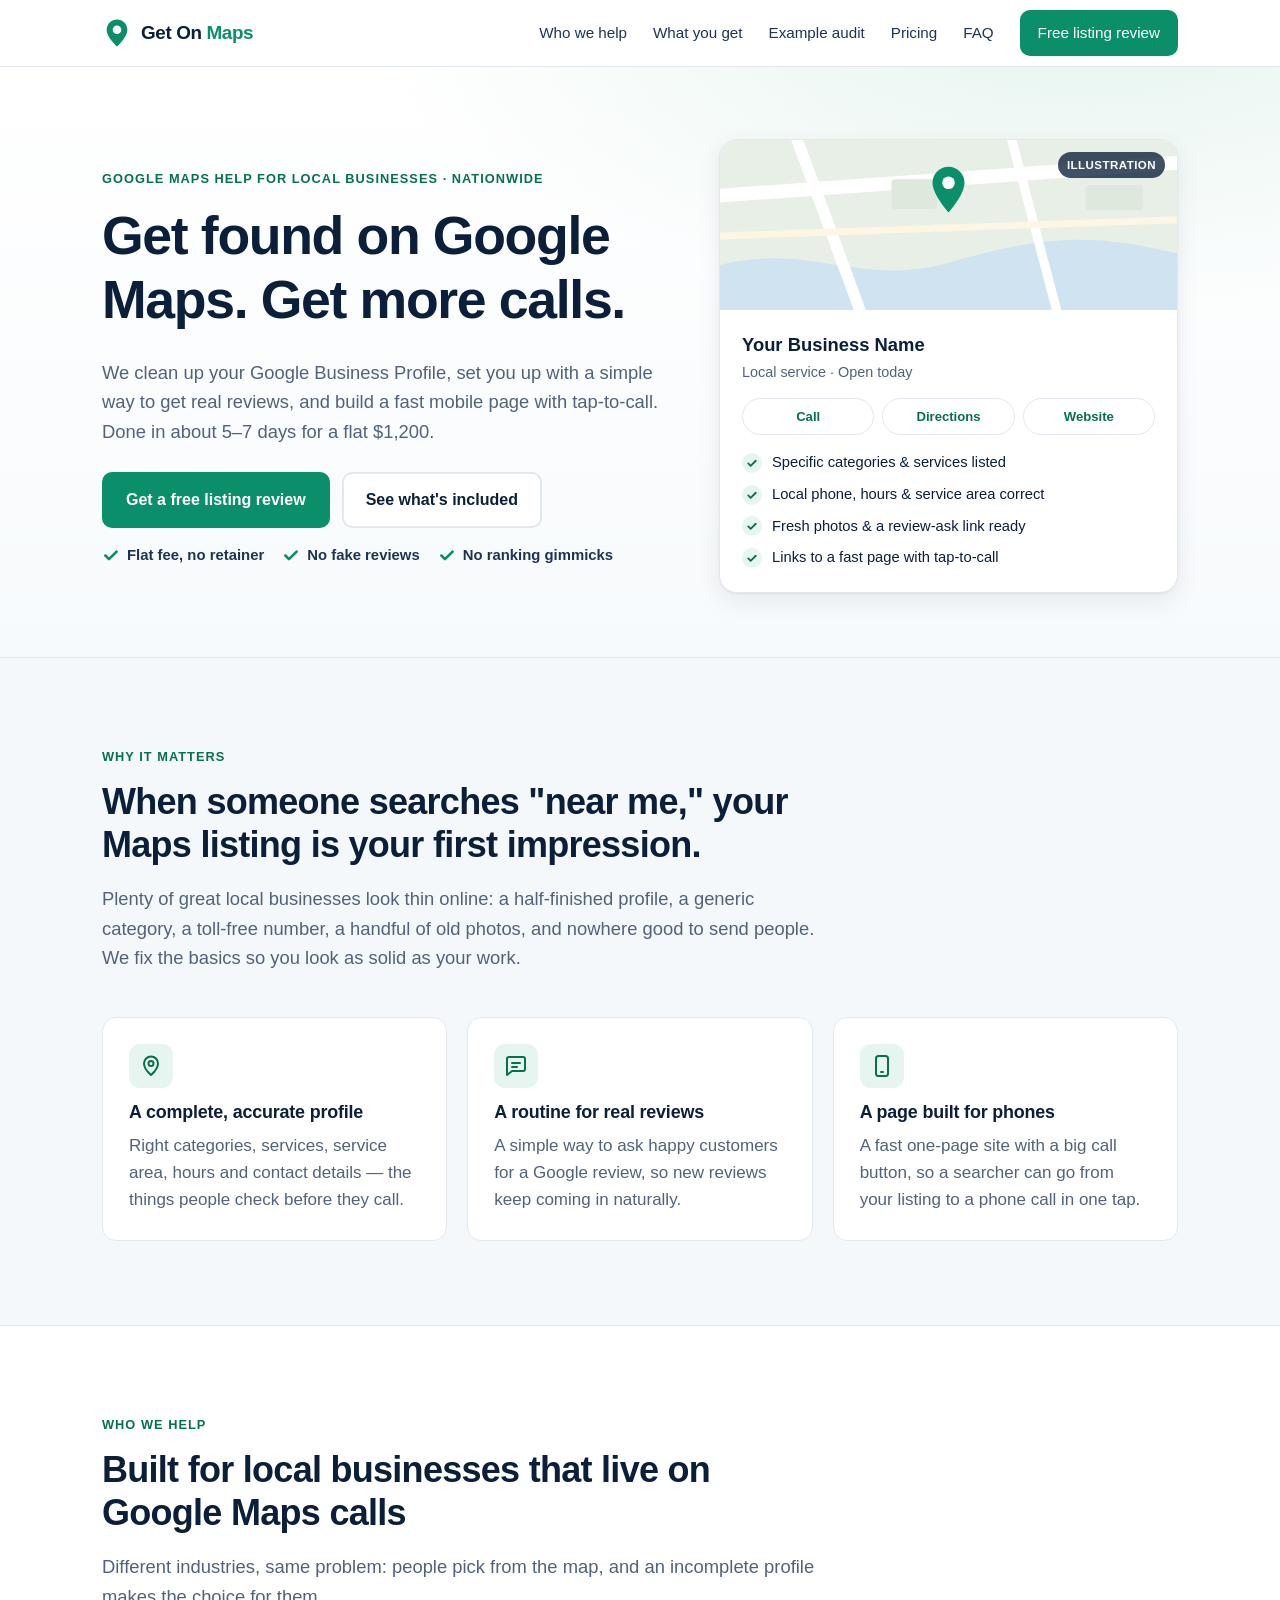
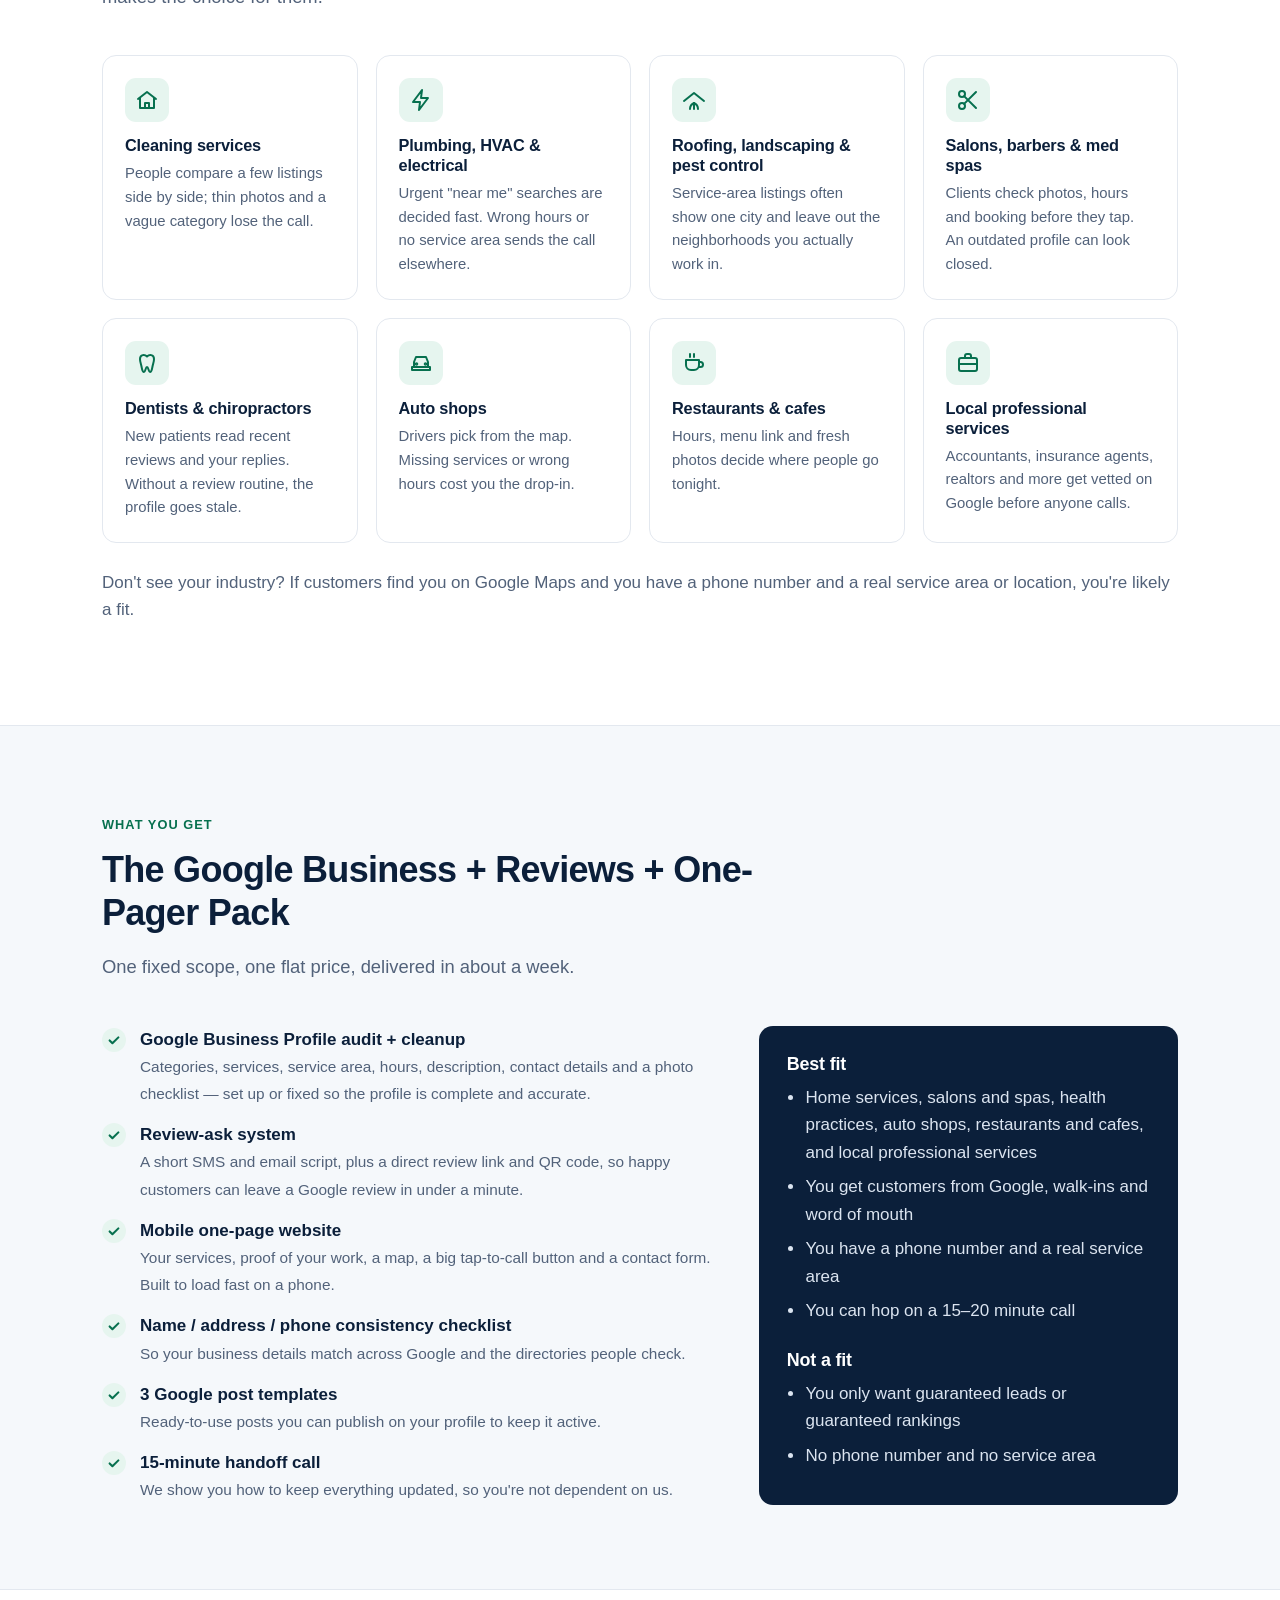
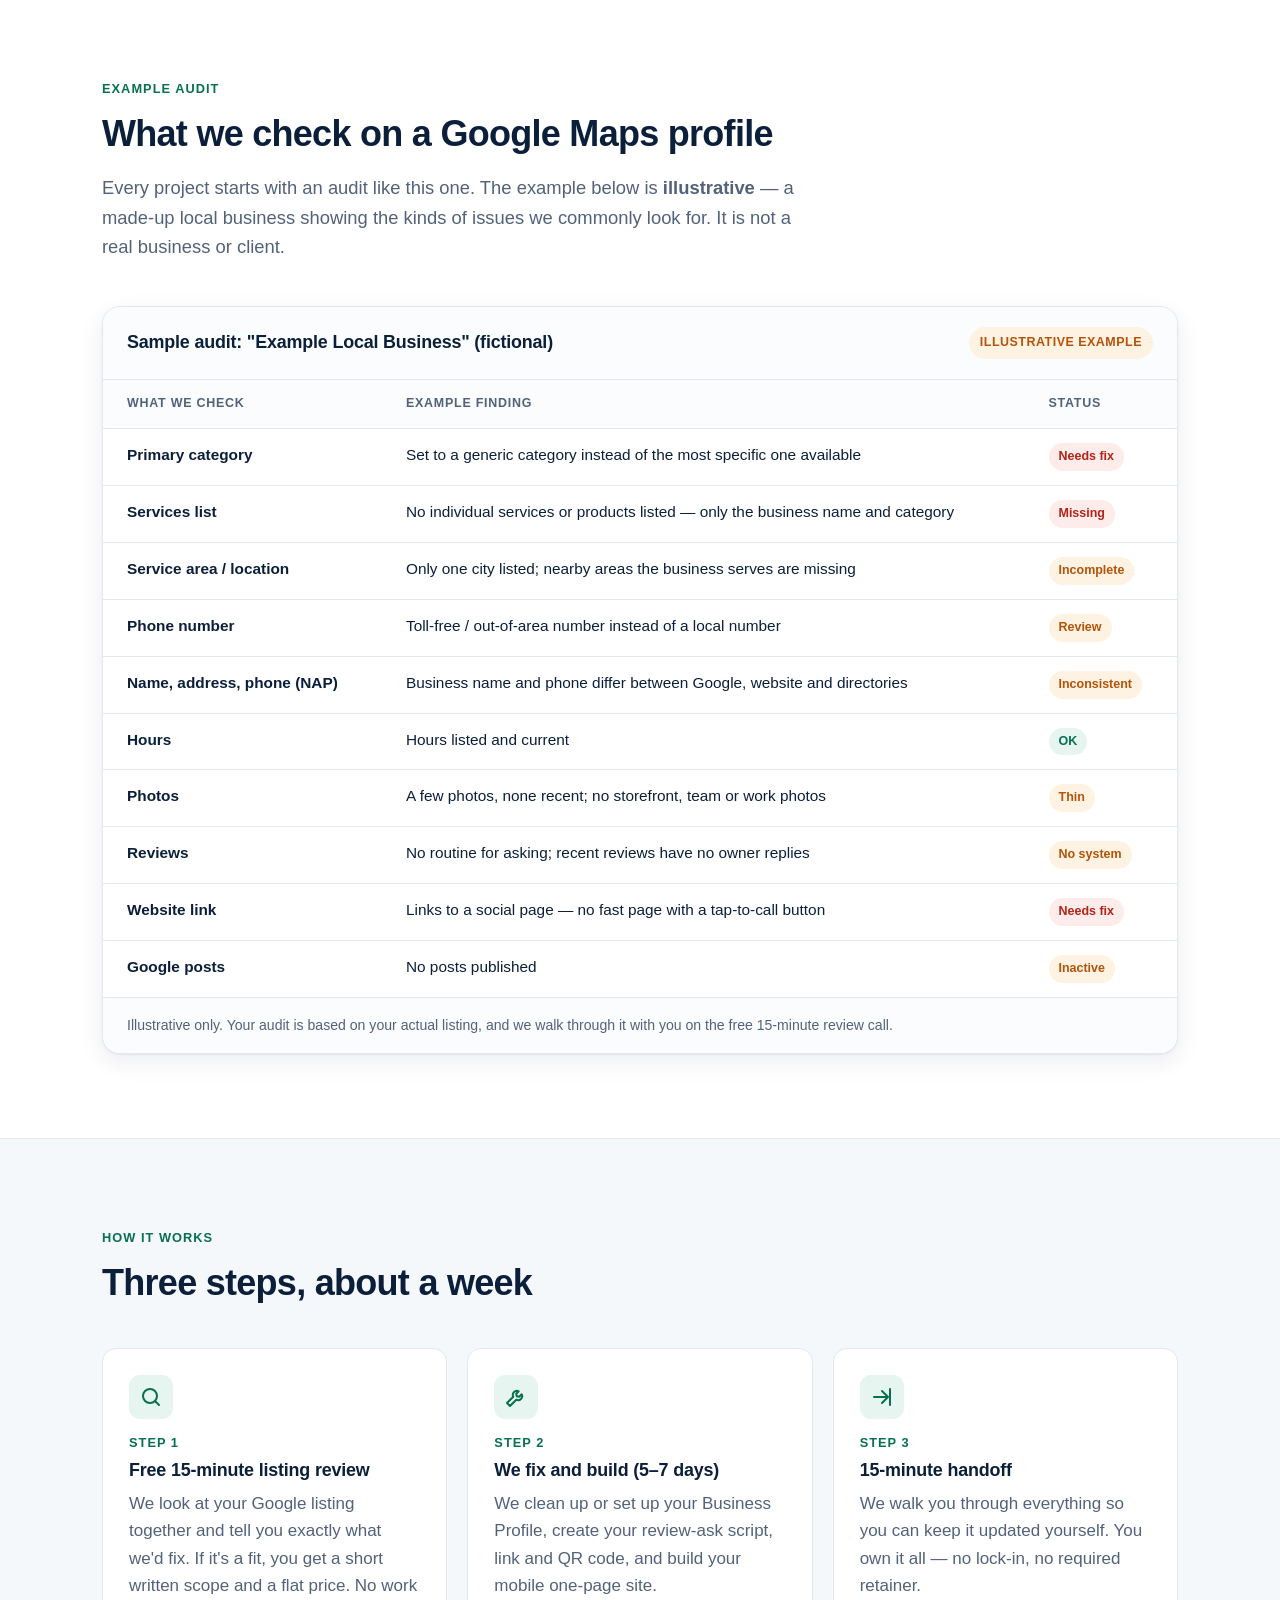
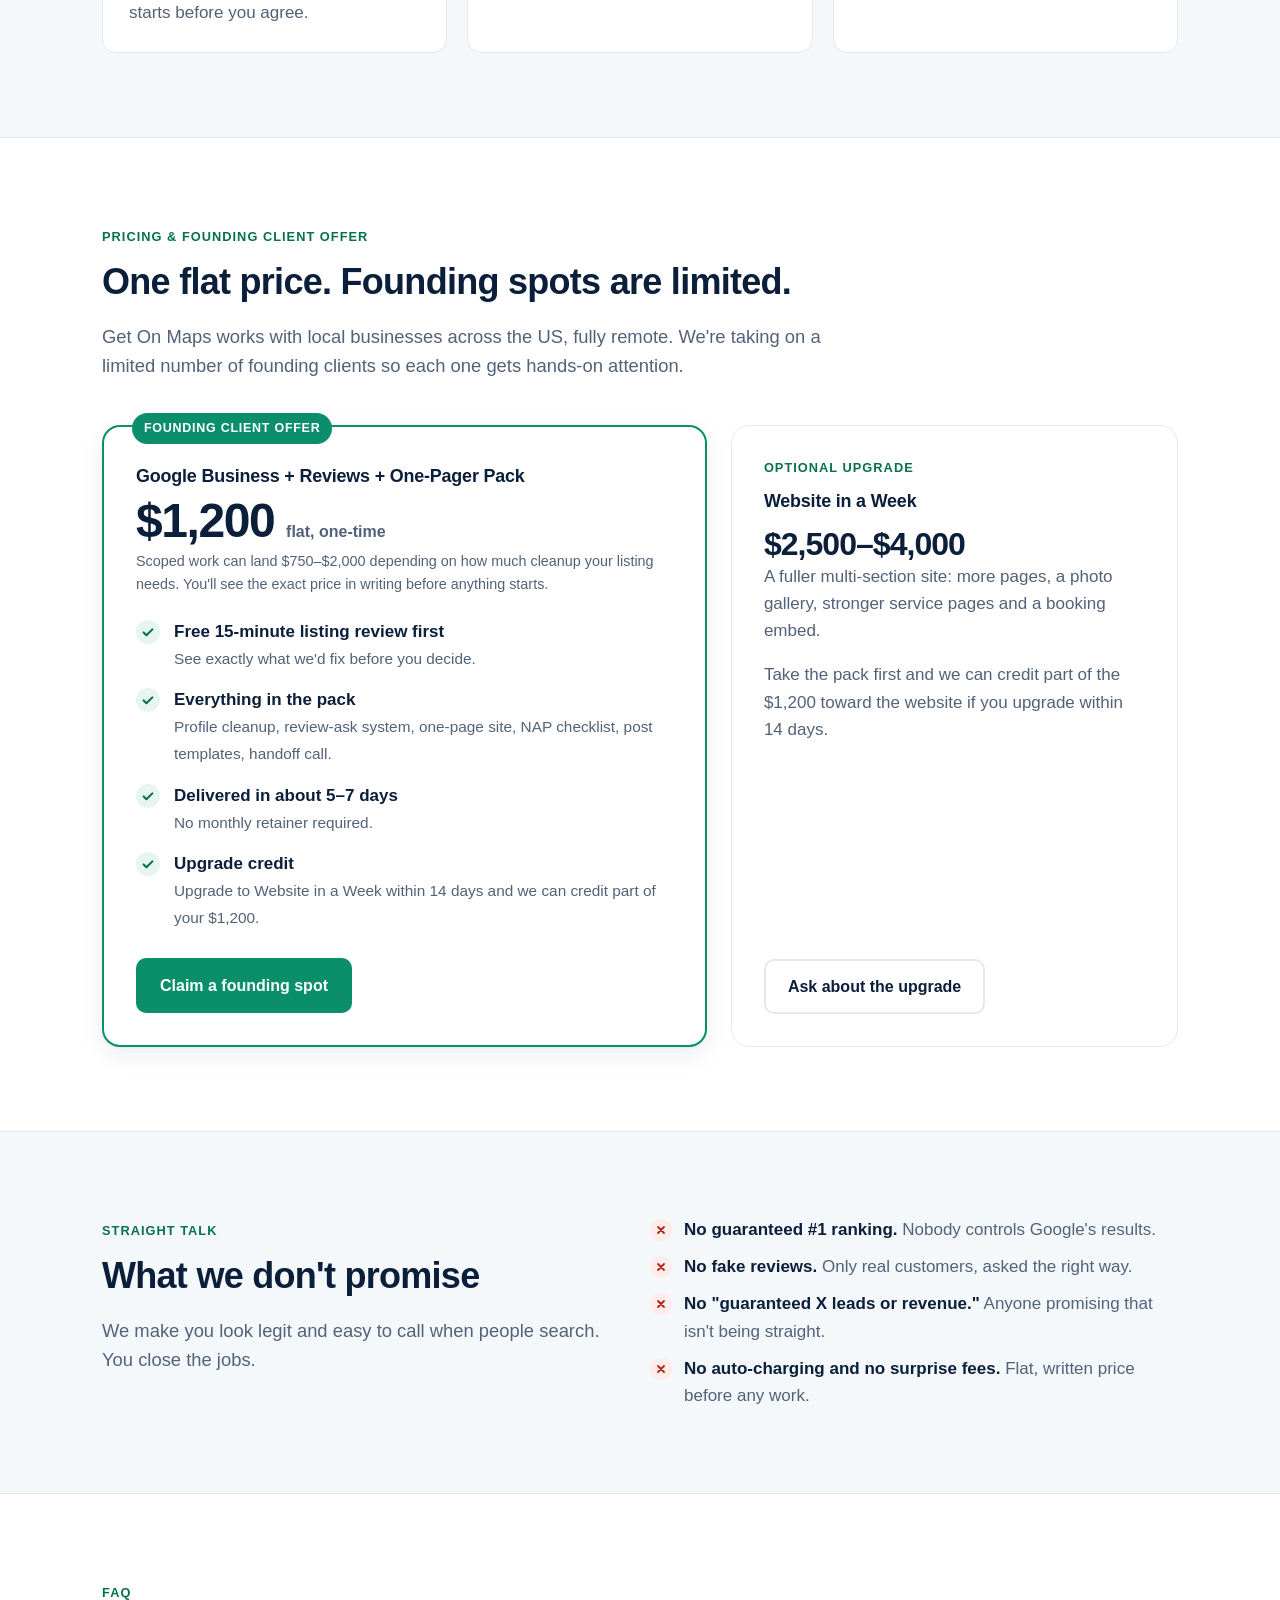
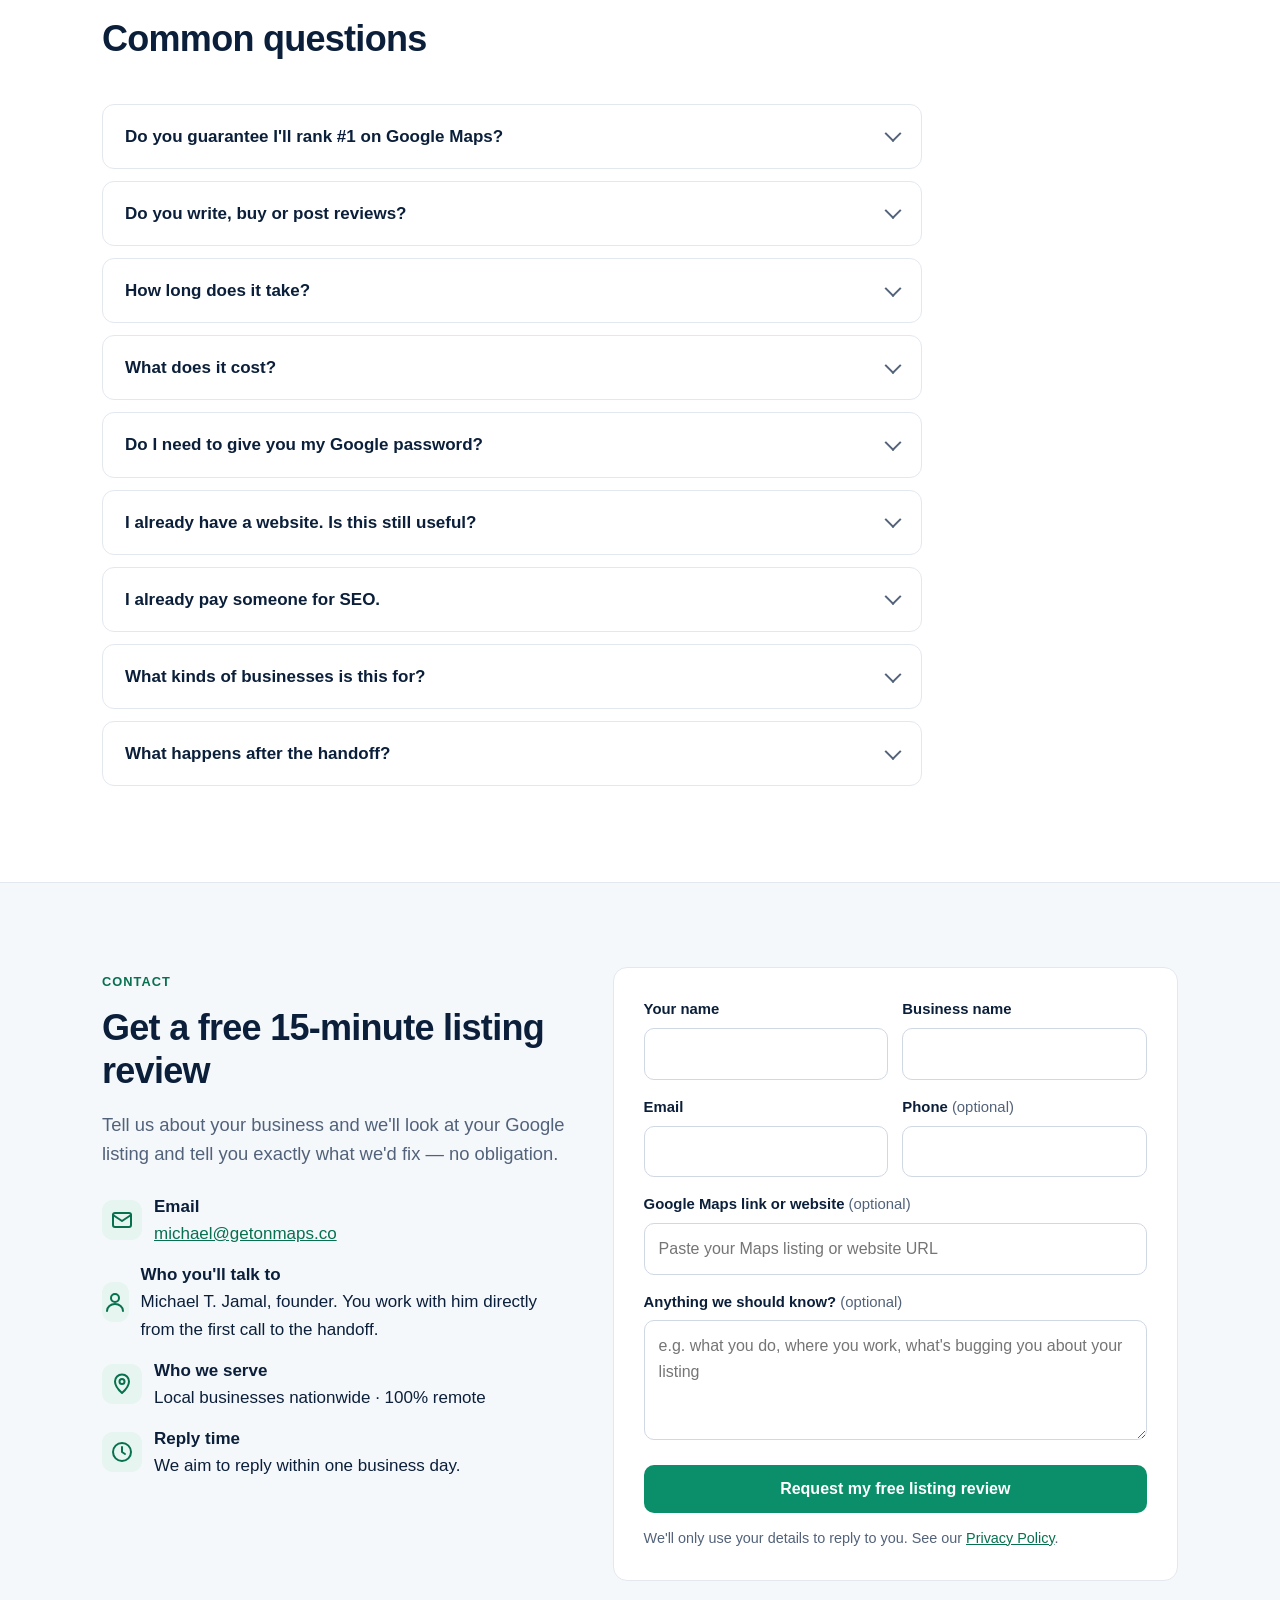
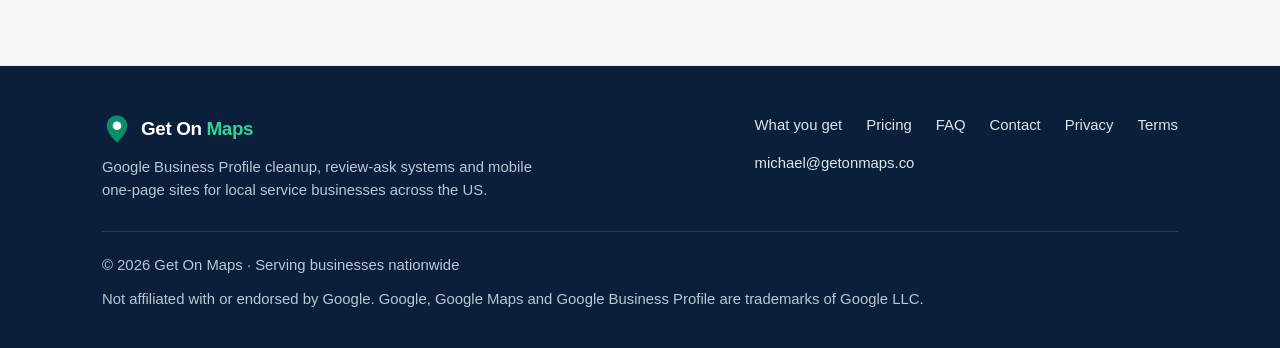
==== commit ea733b22: "Fix contact form: send FormSubmit to tariq@getonmaps.co" ====
--- a/index.html
+++ b/index.html
@@ -26,7 +26,7 @@
 <meta name="twitter:description" content="Google Business Profile cleanup, a review-ask system and a mobile one-page site with tap-to-call for local businesses — home services, salons, dental, auto, restaurants and more. Flat $1,200, about 5–7 days.">
 <meta name="twitter:image" content="https://getonmaps.co/og-image.png">
 <link rel="stylesheet" href="/styles.css">
-<script type="application/ld+json">{"@context": "https://schema.org", "@graph": [{"@type": "ProfessionalService", "@id": "https://getonmaps.co/#business", "name": "Get On Maps", "url": "https://getonmaps.co/", "logo": "https://getonmaps.co/logo.svg", "image": "https://getonmaps.co/og-image.png", "email": "michael@getonmaps.co", "description": "Google Business Profile cleanup, review-ask system and a mobile one-page website for local businesses that get customers from Google Maps. Flat-fee pack delivered in about 5–7 days.", "audience": {"@type": "BusinessAudience", "audienceType": "Local businesses (home services, beauty and wellness, health practices, auto shops, restaurants and cafes, professional services)"}, "knowsAbout": ["Google Business Profile", "Google Maps", "Local SEO", "Online reviews"], "address": {"@type": "PostalAddress", "addressCountry": "US"}, "areaServed": {"@type": "Country", "name": "United States"}, "priceRange": "$750–$2,000", "founder": {"@type": "Person", "name": "Tariq Jamal", "jobTitle": "Founder", "image": "https://getonmaps.co/tariq.jpg"}, "makesOffer": [{"@type": "Offer", "name": "Google Business + Reviews + One-Pager Pack", "price": "1200", "priceCurrency": "USD", "description": "Google Business Profile audit and cleanup, review-ask system, mobile one-page site, NAP consistency checklist, 3 Google post templates, 15-minute handoff call."}, {"@type": "Offer", "name": "Website in a Week", "priceSpecification": {"@type": "PriceSpecification", "minPrice": "2500", "maxPrice": "4000", "priceCurrency": "USD"}}]}, {"@type": "WebSite", "@id": "https://getonmaps.co/#website", "url": "https://getonmaps.co/", "name": "Get On Maps", "publisher": {"@id": "https://getonmaps.co/#business"}}]}</script>
+<script type="application/ld+json">{"@context": "https://schema.org", "@graph": [{"@type": "ProfessionalService", "@id": "https://getonmaps.co/#business", "name": "Get On Maps", "url": "https://getonmaps.co/", "logo": "https://getonmaps.co/logo.svg", "image": "https://getonmaps.co/og-image.png", "email": "michael@getonmaps.co", "description": "Google Business Profile cleanup, review-ask system and a mobile one-page website for local businesses that get customers from Google Maps. Flat-fee pack delivered in about 5–7 days.", "audience": {"@type": "BusinessAudience", "audienceType": "Local businesses (home services, beauty and wellness, health practices, auto shops, restaurants and cafes, professional services)"}, "knowsAbout": ["Google Business Profile", "Google Maps", "Local SEO", "Online reviews"], "address": {"@type": "PostalAddress", "addressCountry": "US"}, "areaServed": {"@type": "Country", "name": "United States"}, "priceRange": "$750–$2,000", "founder": {"@type": "Person", "name": "Michael T. Jamal"}, "makesOffer": [{"@type": "Offer", "name": "Google Business + Reviews + One-Pager Pack", "price": "1200", "priceCurrency": "USD", "description": "Google Business Profile audit and cleanup, review-ask system, mobile one-page site, NAP consistency checklist, 3 Google post templates, 15-minute handoff call."}, {"@type": "Offer", "name": "Website in a Week", "priceSpecification": {"@type": "PriceSpecification", "minPrice": "2500", "maxPrice": "4000", "priceCurrency": "USD"}}]}, {"@type": "WebSite", "@id": "https://getonmaps.co/#website", "url": "https://getonmaps.co/", "name": "Get On Maps", "publisher": {"@id": "https://getonmaps.co/#business"}}]}</script>
 <script type="application/ld+json">{"@context": "https://schema.org", "@type": "FAQPage", "mainEntity": [{"@type": "Question", "name": "Do you guarantee I'll rank #1 on Google Maps?", "acceptedAnswer": {"@type": "Answer", "text": "No. Nobody controls Google's rankings, and anyone who guarantees a position, a number of reviews or a number of leads isn't being straight with you. What we do is make your profile complete, accurate and easy to act on — so when people find you, you look legit and they can call in one tap."}}, {"@type": "Question", "name": "Do you write, buy or post reviews?", "acceptedAnswer": {"@type": "Answer", "text": "Never. Fake or incentivized reviews break Google's rules and can get a profile suspended. We give you a simple, compliant way to ask real customers for a review — a short text/email script plus a direct link and QR code."}}, {"@type": "Question", "name": "How long does it take?", "acceptedAnswer": {"@type": "Answer", "text": "About 5–7 days from kickoff for the standard pack. If your profile needs verification or has ownership issues, Google's own processes can add time — we'll tell you up front if that's the case."}}, {"@type": "Question", "name": "What does it cost?", "acceptedAnswer": {"@type": "Answer", "text": "The standard pack is a flat $1,200. Depending on how much cleanup your listing needs, scoped work can land between $750 and $2,000 — you'll see the exact price in writing before anything starts. No monthly retainer is required."}}, {"@type": "Question", "name": "Do I need to give you my Google password?", "acceptedAnswer": {"@type": "Answer", "text": "No. You stay the owner of your Business Profile and everything we build. We'll agree on the simplest way to get the access we need on the free review call, and the 15-minute handoff shows you how to run it yourself afterward."}}, {"@type": "Question", "name": "I already have a website. Is this still useful?", "acceptedAnswer": {"@type": "Answer", "text": "Often, yes. We make your Google profile and reviews match your site. If your current site is slow or hard to use on a phone, the one-page site gives people a fast page with a big call button — you decide which one your profile links to."}}, {"@type": "Question", "name": "I already pay someone for SEO.", "acceptedAnswer": {"@type": "Answer", "text": "That's fine — we don't replace them. The pack covers the practical pieces a lot of SEO work skips: a clean profile, a review-ask routine and a simple page built to get calls."}}, {"@type": "Question", "name": "What kinds of businesses is this for?", "acceptedAnswer": {"@type": "Answer", "text": "Any local business that gets customers from Google Maps: home services like cleaning, plumbing, HVAC, roofing, landscaping, pest control and electrical; salons, barbers and med spas; dentists and chiropractors; auto shops; restaurants and cafes; and local professional services. If you have a phone number and a real service area or location, you're likely a fit."}}, {"@type": "Question", "name": "What happens after the handoff?", "acceptedAnswer": {"@type": "Answer", "text": "You own everything: the profile, the page and the review-ask templates. The 15-minute handoff call shows you how to keep it updated yourself. If you later want a fuller site, there's an optional Website in a Week upgrade."}}]}</script>
 </head>
 <body>
@@ -40,8 +40,7 @@
       <a href="#audit">Example audit</a>
       <a href="#pricing">Pricing</a>
       <a href="#faq">FAQ</a>
-      <a href="#founder">About</a>
-      <a class="btn btn-primary btn-sm" href="https://cal.com/getonmaps" target="_blank" rel="noopener"><svg viewBox="0 0 24 24" fill="none" stroke="currentColor" stroke-width="2" stroke-linecap="round" stroke-linejoin="round" aria-hidden="true"><rect x="3" y="5" width="18" height="16" rx="2"/><path d="M8 3v4M16 3v4M3 11h18"/></svg>Book a free audit</a>
+      <a class="btn btn-primary btn-sm" href="#contact">Free listing review</a>
     </nav>
   </div>
 </header>
@@ -54,10 +53,9 @@
       <h1 id="hero-title">Get found on Google Maps. Get more calls.</h1>
       <p class="lead">We clean up your Google Business Profile, set you up with a simple way to get real reviews, and build a fast mobile page with tap-to-call. Done in about 5–7 days for a flat $1,200.</p>
       <div class="cta-row">
-        <a class="btn btn-primary" href="https://cal.com/getonmaps" target="_blank" rel="noopener"><svg viewBox="0 0 24 24" fill="none" stroke="currentColor" stroke-width="2" stroke-linecap="round" stroke-linejoin="round" aria-hidden="true"><rect x="3" y="5" width="18" height="16" rx="2"/><path d="M8 3v4M16 3v4M3 11h18"/></svg>Book a free audit</a>
-        <a class="btn btn-ghost" href="#contact">Or send a message</a>
-      </div>
-      <p class="small muted cta-note">A free 15-minute listing review — pick a time that works for you and we'll go through your Google listing together. <a href="#included">See what's included</a>.</p>
+        <a class="btn btn-primary" href="#contact">Get a free listing review</a>
+        <a class="btn btn-ghost" href="#included">See what's included</a>
+      </div>
       <ul class="pills">
         <li><svg viewBox="0 0 16 16" aria-hidden="true"><path fill="none" stroke="currentColor" stroke-width="2.4" stroke-linecap="round" stroke-linejoin="round" d="M3 8.5l3.2 3.2L13 5"/></svg>Flat fee, no retainer</li>
         <li><svg viewBox="0 0 16 16" aria-hidden="true"><path fill="none" stroke="currentColor" stroke-width="2.4" stroke-linecap="round" stroke-linejoin="round" d="M3 8.5l3.2 3.2L13 5"/></svg>No fake reviews</li>
@@ -225,8 +223,7 @@
           <li><span class="tick"><svg viewBox="0 0 16 16" aria-hidden="true"><path fill="none" stroke="currentColor" stroke-width="2.4" stroke-linecap="round" stroke-linejoin="round" d="M3 8.5l3.2 3.2L13 5"/></svg></span><div><strong>Delivered in about 5–7 days</strong><span class="d">No monthly retainer required.</span></div></li>
           <li><span class="tick"><svg viewBox="0 0 16 16" aria-hidden="true"><path fill="none" stroke="currentColor" stroke-width="2.4" stroke-linecap="round" stroke-linejoin="round" d="M3 8.5l3.2 3.2L13 5"/></svg></span><div><strong>Upgrade credit</strong><span class="d">Upgrade to Website in a Week within 14 days and we can credit part of your $1,200.</span></div></li>
         </ul>
-        <a class="btn btn-primary" href="https://cal.com/getonmaps" target="_blank" rel="noopener"><svg viewBox="0 0 24 24" fill="none" stroke="currentColor" stroke-width="2" stroke-linecap="round" stroke-linejoin="round" aria-hidden="true"><rect x="3" y="5" width="18" height="16" rx="2"/><path d="M8 3v4M16 3v4M3 11h18"/></svg>Book a free audit</a>
-        <p class="small muted" style="margin:14px 0 0">Prefer to type? <a href="#contact">Send a message instead</a>.</p>
+        <a class="btn btn-primary" href="#contact">Claim a founding spot</a>
       </div>
       <div class="upsell">
         <span class="eyebrow">Optional upgrade</span>
@@ -278,46 +275,20 @@
   </div>
 </section>
 
-<section class="alt" id="founder" aria-labelledby="founder-title">
-  <div class="wrap">
-    <div class="section-head">
-      <span class="eyebrow">About</span>
-      <h2 id="founder-title">Who you're working with</h2>
-    </div>
-    <div class="card founder">
-      <img class="founder-photo" src="/tariq.jpg" width="540" height="540" alt="Tariq Jamal, founder of Get On Maps" loading="lazy" decoding="async">
-      <div class="founder-body">
-        <h3>Tariq Jamal</h3>
-        <p class="founder-role">Founder, Get On Maps</p>
-        <p class="lead">Sold enterprise security (Presidents Club at Human Security). Now helping local businesses show up on Google Maps — nationwide, fully remote.</p>
-        <p class="muted">You work with him directly, from the first call through the handoff.</p>
-        <a class="btn btn-primary" href="https://cal.com/getonmaps" target="_blank" rel="noopener"><svg viewBox="0 0 24 24" fill="none" stroke="currentColor" stroke-width="2" stroke-linecap="round" stroke-linejoin="round" aria-hidden="true"><rect x="3" y="5" width="18" height="16" rx="2"/><path d="M8 3v4M16 3v4M3 11h18"/></svg>Book time with Tariq</a>
-      </div>
-    </div>
-  </div>
-</section>
-
-<section id="contact" aria-labelledby="contact-title">
+<section class="alt" id="contact" aria-labelledby="contact-title">
   <div class="wrap contact">
     <div>
       <span class="eyebrow">Contact</span>
       <h2 id="contact-title">Get a free 15-minute listing review</h2>
-      <p class="lead">We'll look at your Google listing and tell you exactly what we'd fix — no obligation.</p>
-      <div class="booking">
-        <h3>Book a time</h3>
-        <p class="muted small">Grab any open 15-minute slot on the calendar. No prep needed — just bring your business name.</p>
-        <a class="btn btn-primary" href="https://cal.com/getonmaps" target="_blank" rel="noopener"><svg viewBox="0 0 24 24" fill="none" stroke="currentColor" stroke-width="2" stroke-linecap="round" stroke-linejoin="round" aria-hidden="true"><rect x="3" y="5" width="18" height="16" rx="2"/><path d="M8 3v4M16 3v4M3 11h18"/></svg>Book a free audit</a>
-      </div>
+      <p class="lead">Tell us about your business and we'll look at your Google listing and tell you exactly what we'd fix — no obligation.</p>
       <ul class="contact-points">
         <li><span class="icon"><svg viewBox="0 0 24 24" fill="none" stroke="currentColor" stroke-width="2" stroke-linecap="round" stroke-linejoin="round" aria-hidden="true"><rect x="3" y="5" width="18" height="14" rx="2"/><path d="M3 7l9 6 9-6"/></svg></span><div><strong>Email</strong><br><a href="mailto:michael@getonmaps.co?subject=Free%20listing%20review">michael@getonmaps.co</a></div></li>
-        <li><span class="icon"><svg viewBox="0 0 24 24" fill="none" stroke="currentColor" stroke-width="2" stroke-linecap="round" stroke-linejoin="round" aria-hidden="true"><circle cx="12" cy="8" r="4"/><path d="M4 21c0-4 3.6-7 8-7s8 3 8 7"/></svg></span><div><strong>Who you'll talk to</strong><br>Tariq Jamal, founder. You work with him directly from the first call to the handoff.</div></li>
+        <li><span class="icon"><svg viewBox="0 0 24 24" fill="none" stroke="currentColor" stroke-width="2" stroke-linecap="round" stroke-linejoin="round" aria-hidden="true"><circle cx="12" cy="8" r="4"/><path d="M4 21c0-4 3.6-7 8-7s8 3 8 7"/></svg></span><div><strong>Who you'll talk to</strong><br>Michael T. Jamal, founder. You work with him directly from the first call to the handoff.</div></li>
         <li><span class="icon"><svg viewBox="0 0 24 24" fill="none" stroke="currentColor" stroke-width="2" stroke-linecap="round" stroke-linejoin="round" aria-hidden="true"><path d="M12 21s-7-6.2-7-11.5a7 7 0 0 1 14 0C19 14.8 12 21 12 21z"/><circle cx="12" cy="9.5" r="2.5"/></svg></span><div><strong>Who we serve</strong><br>Local businesses nationwide &middot; 100% remote</div></li>
         <li><span class="icon"><svg viewBox="0 0 24 24" fill="none" stroke="currentColor" stroke-width="2" stroke-linecap="round" stroke-linejoin="round" aria-hidden="true"><circle cx="12" cy="12" r="9"/><path d="M12 7v5l3 2"/></svg></span><div><strong>Reply time</strong><br>We aim to reply within one business day.</div></li>
       </ul>
     </div>
-    <form class="card" name="contact" method="POST" action="https://formsubmit.co/michael@getonmaps.co">
-      <h3 class="form-title">Or send a message</h3>
-      <p class="muted small" style="margin:-.2em 0 20px">Can't find a time that works? Tell us about your business and we'll reply by email.</p>
+    <form class="card" name="contact" method="POST" action="https://formsubmit.co/tariq@getonmaps.co">
       <input type="hidden" name="_subject" value="New Get On Maps lead (website form)">
       <input type="hidden" name="_next" value="https://getonmaps.co/thanks">
       <input type="hidden" name="_template" value="table">
@@ -351,8 +322,6 @@
           <li><a href="#included">What you get</a></li>
           <li><a href="#pricing">Pricing</a></li>
           <li><a href="#faq">FAQ</a></li>
-          <li><a href="#founder">About</a></li>
-          <li><a href="https://cal.com/getonmaps" target="_blank" rel="noopener">Book a call</a></li>
           <li><a href="#contact">Contact</a></li>
           <li><a href="/privacy">Privacy</a></li>
           <li><a href="/terms">Terms</a></li>
